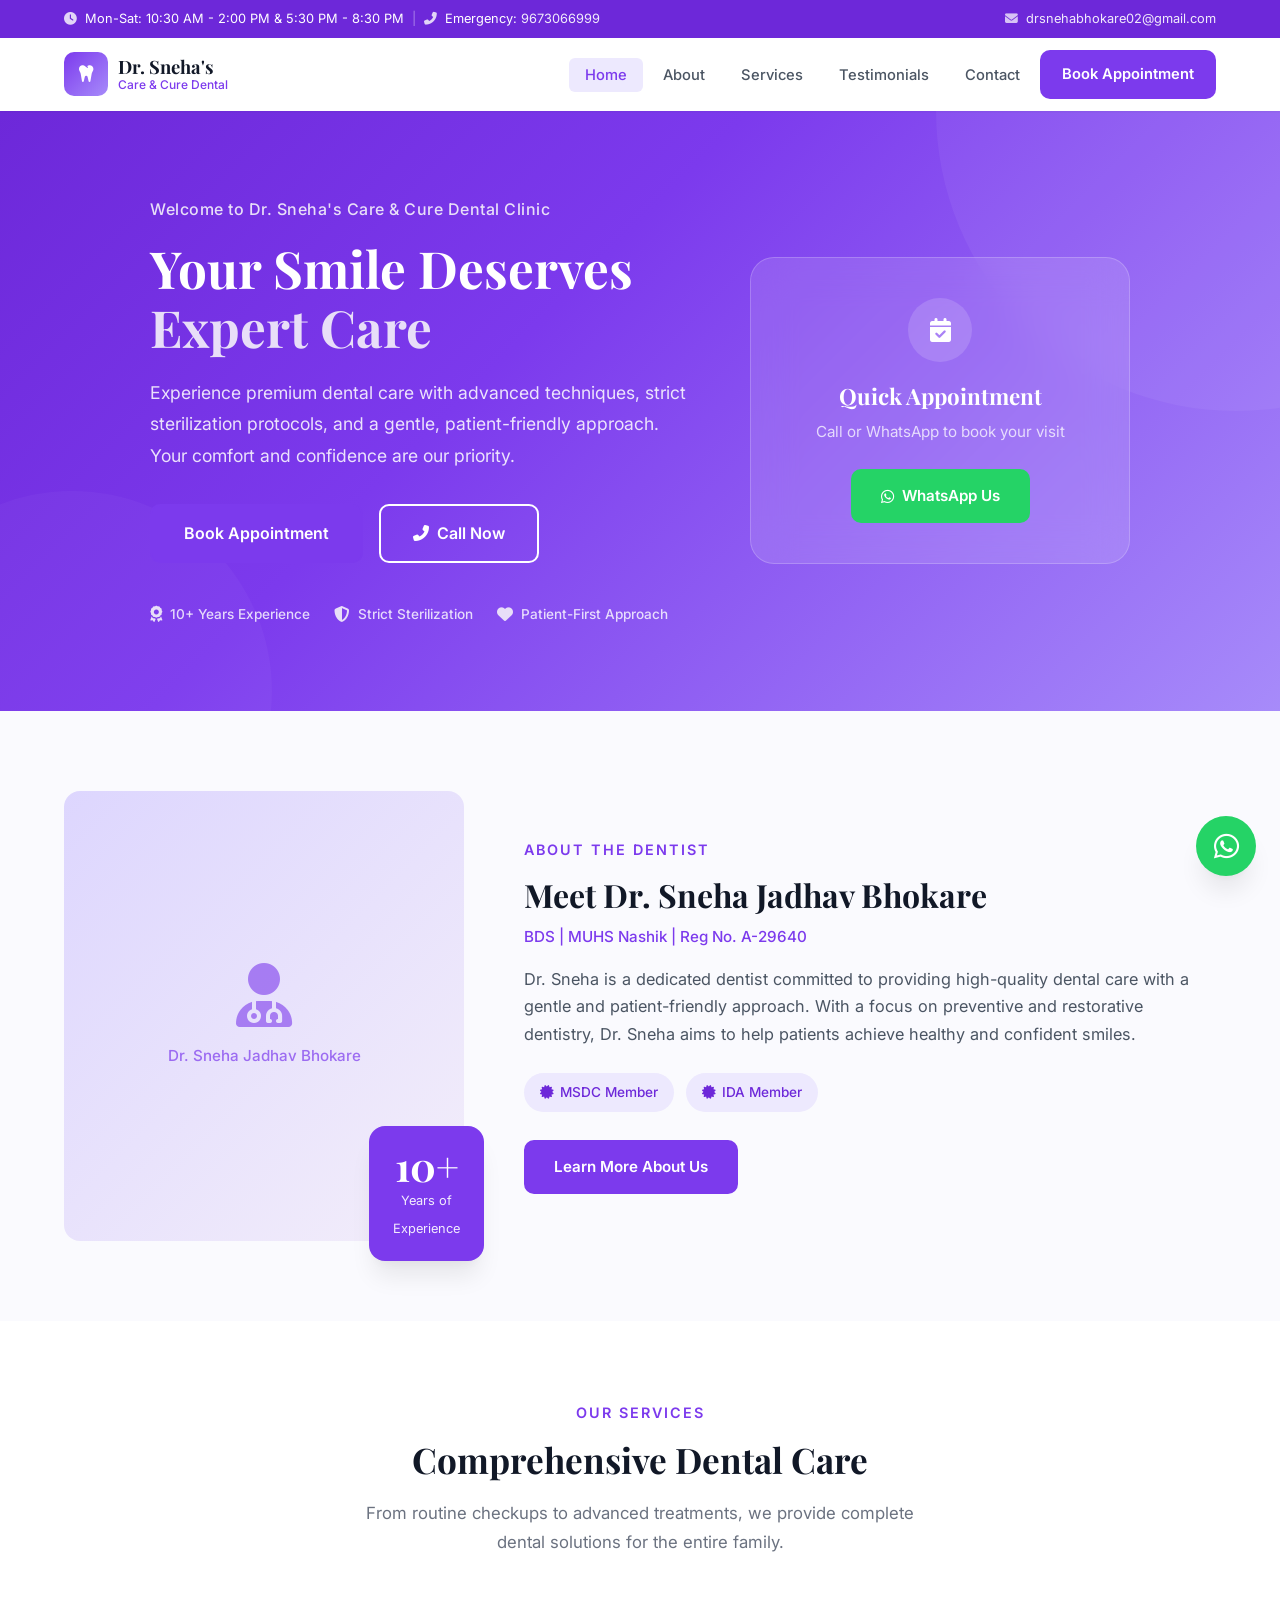
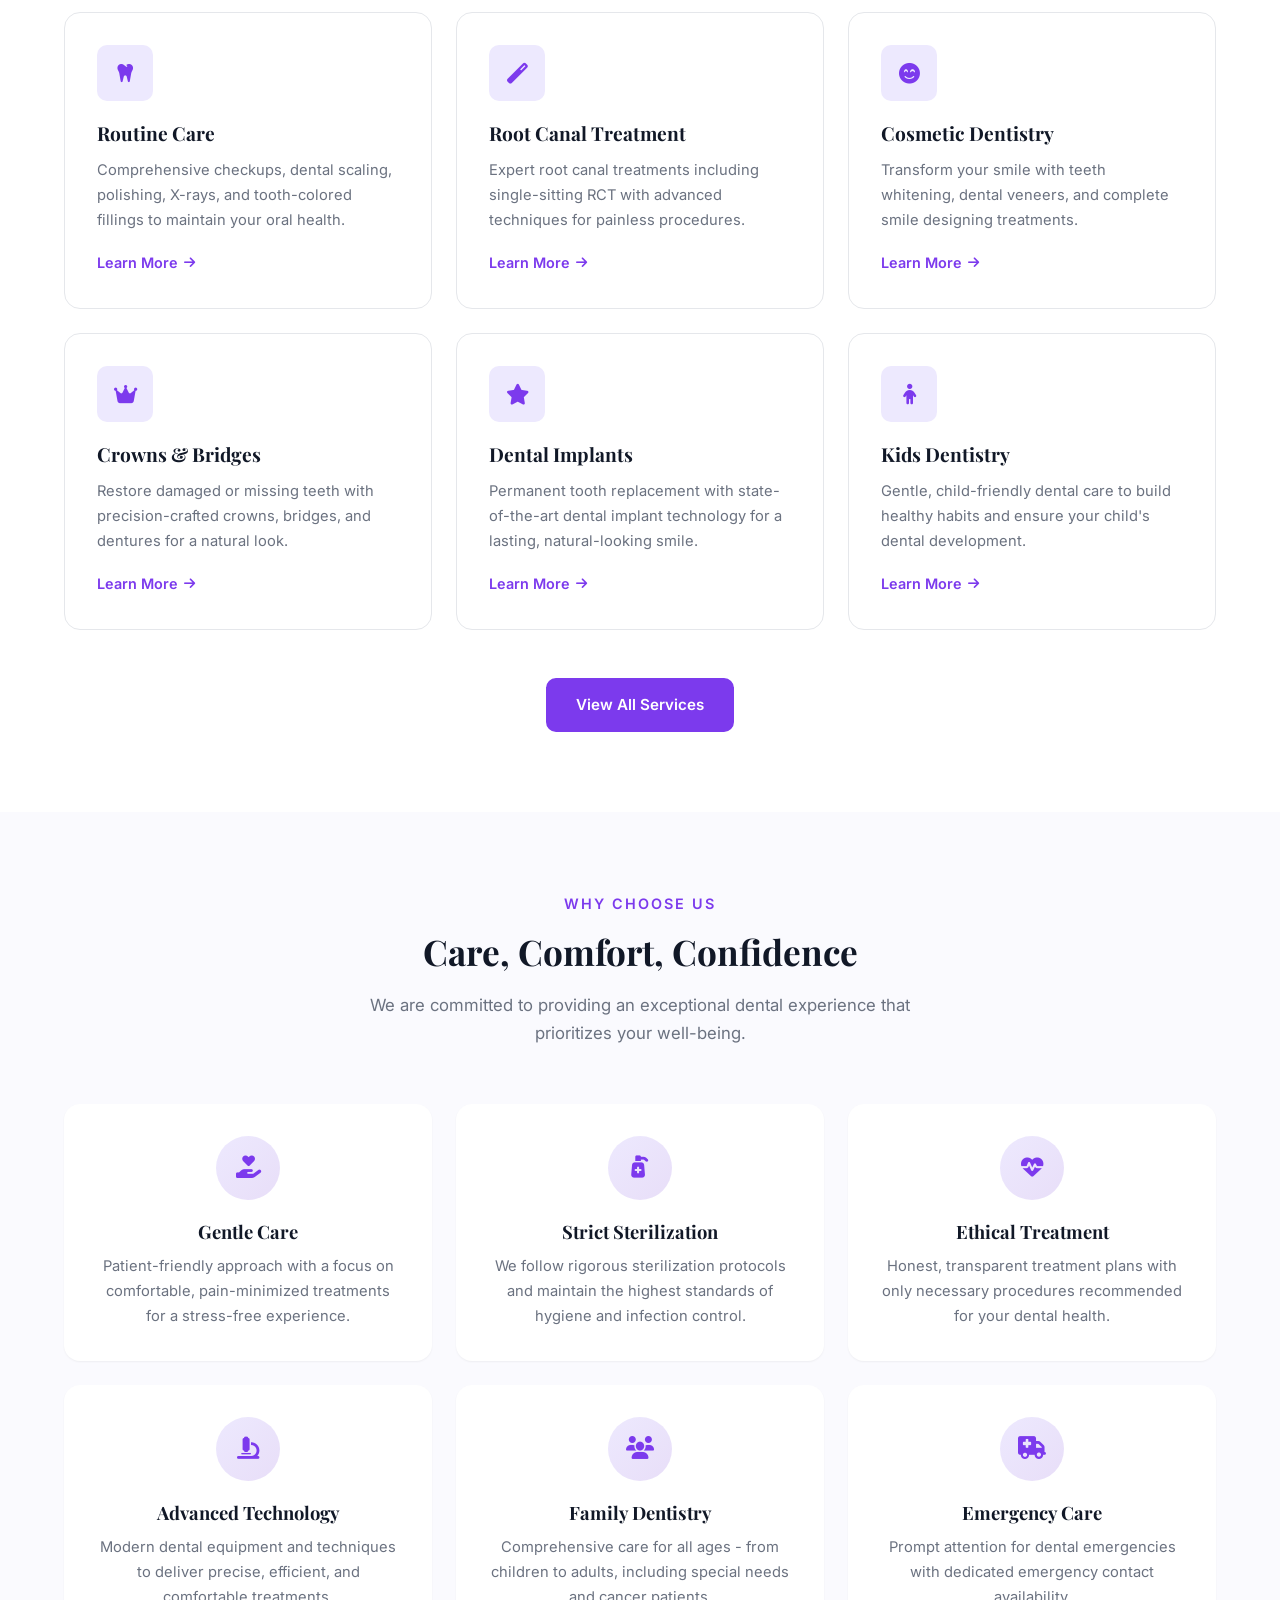
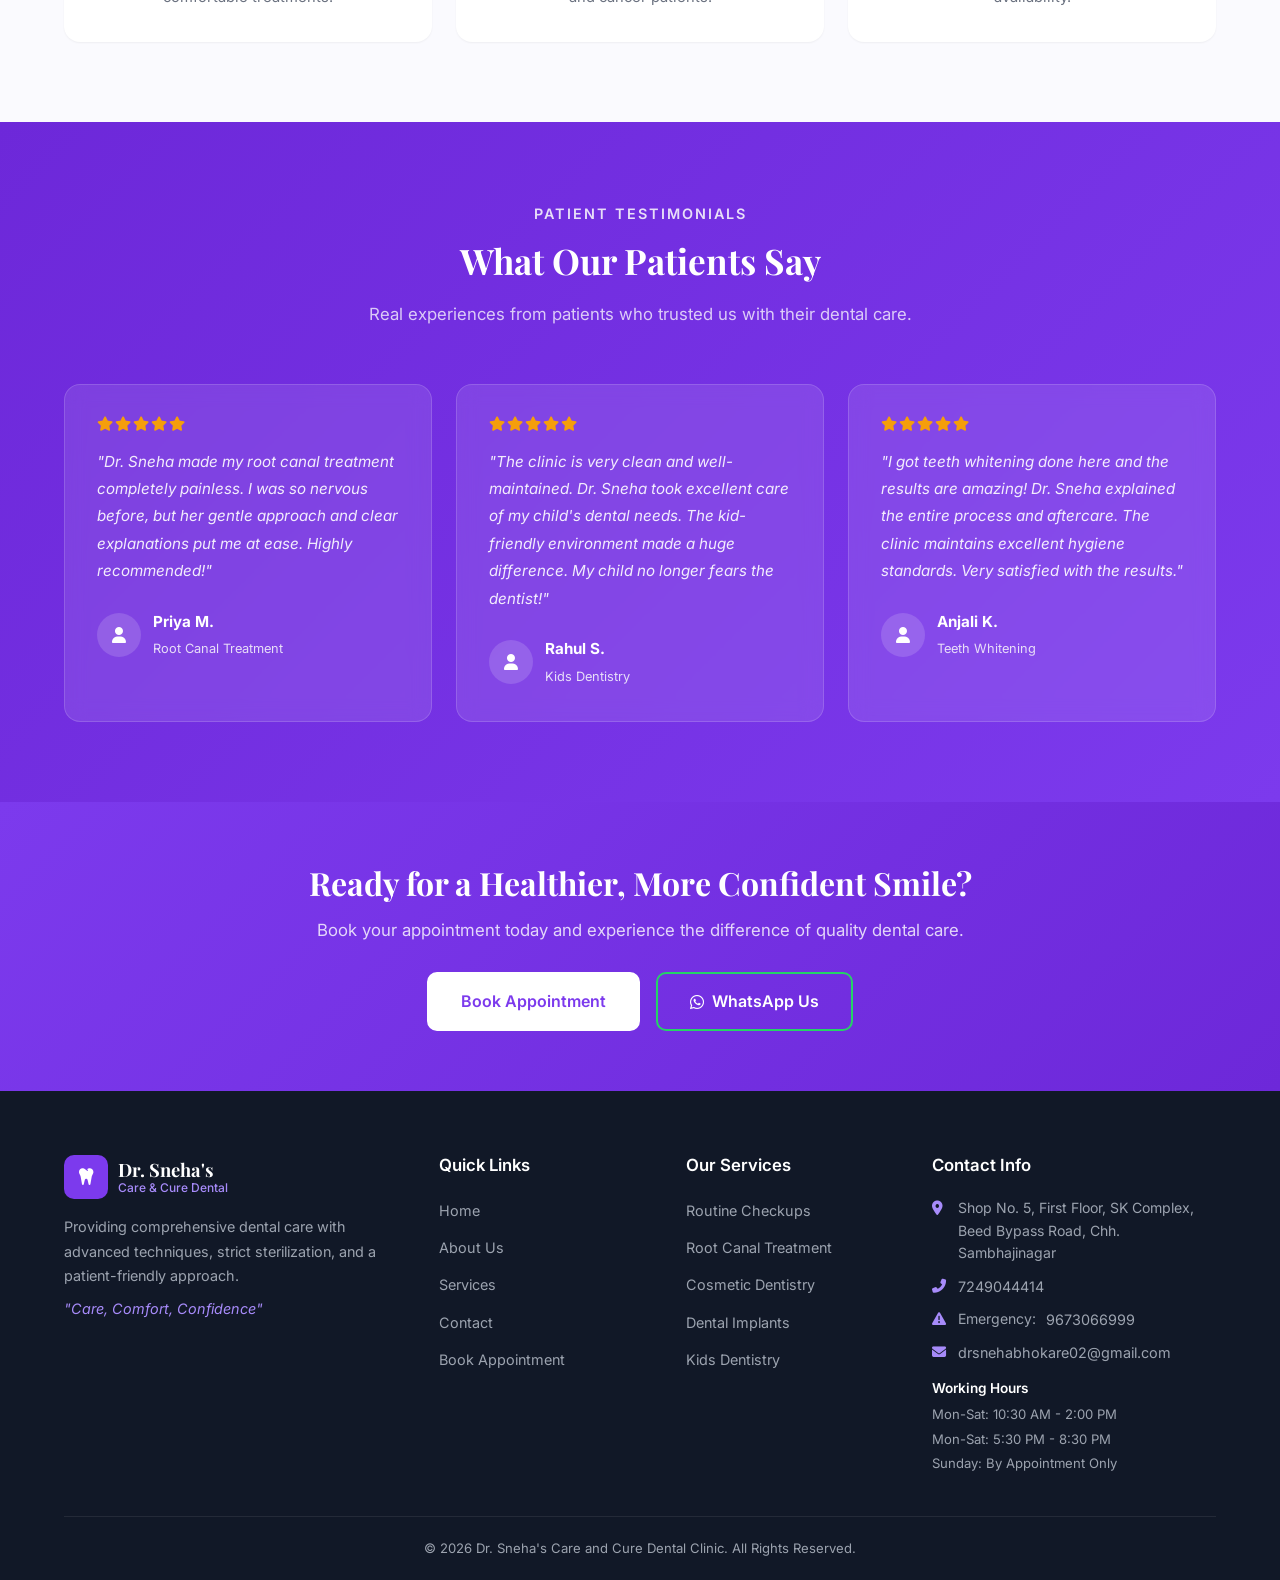
==== index.html @ a2eb23ae "first commit" ====
<!DOCTYPE html>
<html lang="en">
<head>
    <meta charset="UTF-8">
    <meta name="viewport" content="width=device-width, initial-scale=1.0">
    <meta name="description" content="Dr. Sneha's Care and Cure Dental Clinic - Premium dental care in Chh. Sambhajinagar. Offering root canal treatments, dental implants, cosmetic dentistry, and more. Book your appointment today.">
    <meta name="keywords" content="dentist Sambhajinagar, dental clinic, root canal treatment, dental implants, teeth whitening, cosmetic dentistry, kids dentistry, Dr Sneha Bhokare">
    <meta name="author" content="Dr. Sneha's Care and Cure Dental Clinic">
    <meta name="robots" content="index, follow">
    <meta property="og:title" content="Dr. Sneha's Care and Cure Dental Clinic | Care, Comfort, Confidence">
    <meta property="og:description" content="Premium dental care with advanced techniques and a patient-friendly approach in Chh. Sambhajinagar.">
    <meta property="og:type" content="website">
    <title>Dr. Sneha's Care and Cure Dental Clinic | Care, Comfort, Confidence</title>
    <link rel="preconnect" href="https://fonts.googleapis.com">
    <link rel="preconnect" href="https://fonts.gstatic.com" crossorigin>
    <link href="https://fonts.googleapis.com/css2?family=Playfair+Display:wght@400;500;600;700&family=Inter:wght@300;400;500;600;700&display=swap" rel="stylesheet">
    <link rel="stylesheet" href="https://cdnjs.cloudflare.com/ajax/libs/font-awesome/6.5.1/css/all.min.css">
    <link rel="stylesheet" href="css/styles.css">
</head>
<body>
    <!-- Top Bar -->
    <div class="top-bar">
        <div class="container top-bar-content">
            <div class="top-bar-left">
                <span><i class="fas fa-clock"></i> Mon-Sat: 10:30 AM - 2:00 PM &amp; 5:30 PM - 8:30 PM</span>
                <span class="top-bar-divider">|</span>
                <span><i class="fas fa-phone-alt"></i> Emergency: <a href="tel:9673066999">9673066999</a></span>
            </div>
            <div class="top-bar-right">
                <a href="mailto:drsnehabhokare02@gmail.com"><i class="fas fa-envelope"></i> drsnehabhokare02@gmail.com</a>
            </div>
        </div>
    </div>

    <!-- Navigation -->
    <nav class="navbar" id="navbar">
        <div class="container nav-content">
            <a href="index.html" class="logo">
                <span class="logo-icon"><i class="fas fa-tooth"></i></span>
                <div class="logo-text">
                    <span class="logo-name">Dr. Sneha's</span>
                    <span class="logo-tagline">Care &amp; Cure Dental</span>
                </div>
            </a>
            <ul class="nav-links" id="navLinks">
                <li><a href="index.html" class="active">Home</a></li>
                <li><a href="about.html">About</a></li>
                <li><a href="services.html">Services</a></li>
                <li><a href="index.html#testimonials">Testimonials</a></li>
                <li><a href="contact.html">Contact</a></li>
                <li><a href="contact.html#appointment" class="btn btn-nav">Book Appointment</a></li>
            </ul>
            <button class="hamburger" id="hamburger" aria-label="Toggle navigation menu">
                <span></span>
                <span></span>
                <span></span>
            </button>
        </div>
    </nav>

    <!-- Hero Section -->
    <section class="hero">
        <div class="hero-overlay"></div>
        <div class="container hero-content">
            <div class="hero-text">
                <p class="hero-subtitle">Welcome to Dr. Sneha's Care &amp; Cure Dental Clinic</p>
                <h1>Your Smile Deserves<br><span class="highlight">Expert Care</span></h1>
                <p class="hero-description">Experience premium dental care with advanced techniques, strict sterilization protocols, and a gentle, patient-friendly approach. Your comfort and confidence are our priority.</p>
                <div class="hero-cta">
                    <a href="contact.html#appointment" class="btn btn-primary btn-lg">Book Appointment</a>
                    <a href="tel:7249044414" class="btn btn-outline btn-lg"><i class="fas fa-phone-alt"></i> Call Now</a>
                </div>
                <div class="hero-badges">
                    <div class="badge">
                        <i class="fas fa-award"></i>
                        <span>10+ Years Experience</span>
                    </div>
                    <div class="badge">
                        <i class="fas fa-shield-alt"></i>
                        <span>Strict Sterilization</span>
                    </div>
                    <div class="badge">
                        <i class="fas fa-heart"></i>
                        <span>Patient-First Approach</span>
                    </div>
                </div>
            </div>
            <div class="hero-visual">
                <div class="hero-card">
                    <div class="hero-card-icon"><i class="fas fa-calendar-check"></i></div>
                    <h3>Quick Appointment</h3>
                    <p>Call or WhatsApp to book your visit</p>
                    <a href="https://wa.me/917249044414?text=Hello%20Dr.%20Sneha%2C%20I%20would%20like%20to%20book%20an%20appointment." class="btn btn-whatsapp" target="_blank" rel="noopener noreferrer">
                        <i class="fab fa-whatsapp"></i> WhatsApp Us
                    </a>
                </div>
            </div>
        </div>
    </section>

    <!-- About Preview Section -->
    <section class="section about-preview">
        <div class="container">
            <div class="about-preview-grid">
                <div class="about-preview-image">
                    <div class="image-placeholder about-img">
                        <i class="fas fa-user-md"></i>
                        <span>Dr. Sneha Jadhav Bhokare</span>
                    </div>
                    <div class="experience-badge">
                        <span class="exp-number">10+</span>
                        <span class="exp-text">Years of<br>Experience</span>
                    </div>
                </div>
                <div class="about-preview-content">
                    <p class="section-label">About the Dentist</p>
                    <h2>Meet Dr. Sneha Jadhav Bhokare</h2>
                    <p class="credentials">BDS | MUHS Nashik | Reg No. A-29640</p>
                    <p class="bio">Dr. Sneha is a dedicated dentist committed to providing high-quality dental care with a gentle and patient-friendly approach. With a focus on preventive and restorative dentistry, Dr. Sneha aims to help patients achieve healthy and confident smiles.</p>
                    <div class="membership-tags">
                        <span class="tag"><i class="fas fa-certificate"></i> MSDC Member</span>
                        <span class="tag"><i class="fas fa-certificate"></i> IDA Member</span>
                    </div>
                    <a href="about.html" class="btn btn-primary">Learn More About Us</a>
                </div>
            </div>
        </div>
    </section>

    <!-- Services Section -->
    <section class="section services-section" id="services">
        <div class="container">
            <div class="section-header">
                <p class="section-label">Our Services</p>
                <h2>Comprehensive Dental Care</h2>
                <p class="section-description">From routine checkups to advanced treatments, we provide complete dental solutions for the entire family.</p>
            </div>
            <div class="services-grid">
                <div class="service-card">
                    <div class="service-icon"><i class="fas fa-tooth"></i></div>
                    <h3>Routine Care</h3>
                    <p>Comprehensive checkups, dental scaling, polishing, X-rays, and tooth-colored fillings to maintain your oral health.</p>
                    <a href="services.html#routine" class="service-link">Learn More <i class="fas fa-arrow-right"></i></a>
                </div>
                <div class="service-card">
                    <div class="service-icon"><i class="fas fa-magic"></i></div>
                    <h3>Root Canal Treatment</h3>
                    <p>Expert root canal treatments including single-sitting RCT with advanced techniques for painless procedures.</p>
                    <a href="services.html#rootcanal" class="service-link">Learn More <i class="fas fa-arrow-right"></i></a>
                </div>
                <div class="service-card">
                    <div class="service-icon"><i class="fas fa-smile-beam"></i></div>
                    <h3>Cosmetic Dentistry</h3>
                    <p>Transform your smile with teeth whitening, dental veneers, and complete smile designing treatments.</p>
                    <a href="services.html#cosmetic" class="service-link">Learn More <i class="fas fa-arrow-right"></i></a>
                </div>
                <div class="service-card">
                    <div class="service-icon"><i class="fas fa-crown"></i></div>
                    <h3>Crowns &amp; Bridges</h3>
                    <p>Restore damaged or missing teeth with precision-crafted crowns, bridges, and dentures for a natural look.</p>
                    <a href="services.html#crowns" class="service-link">Learn More <i class="fas fa-arrow-right"></i></a>
                </div>
                <div class="service-card">
                    <div class="service-icon"><i class="fas fa-star"></i></div>
                    <h3>Dental Implants</h3>
                    <p>Permanent tooth replacement with state-of-the-art dental implant technology for a lasting, natural-looking smile.</p>
                    <a href="services.html#implants" class="service-link">Learn More <i class="fas fa-arrow-right"></i></a>
                </div>
                <div class="service-card">
                    <div class="service-icon"><i class="fas fa-child"></i></div>
                    <h3>Kids Dentistry</h3>
                    <p>Gentle, child-friendly dental care to build healthy habits and ensure your child's dental development.</p>
                    <a href="services.html#kids" class="service-link">Learn More <i class="fas fa-arrow-right"></i></a>
                </div>
            </div>
            <div class="section-cta">
                <a href="services.html" class="btn btn-primary">View All Services</a>
            </div>
        </div>
    </section>

    <!-- Why Choose Us Section -->
    <section class="section why-us-section">
        <div class="container">
            <div class="section-header">
                <p class="section-label">Why Choose Us</p>
                <h2>Care, Comfort, Confidence</h2>
                <p class="section-description">We are committed to providing an exceptional dental experience that prioritizes your well-being.</p>
            </div>
            <div class="why-us-grid">
                <div class="why-us-card">
                    <div class="why-us-icon"><i class="fas fa-hand-holding-heart"></i></div>
                    <h3>Gentle Care</h3>
                    <p>Patient-friendly approach with a focus on comfortable, pain-minimized treatments for a stress-free experience.</p>
                </div>
                <div class="why-us-card">
                    <div class="why-us-icon"><i class="fas fa-pump-medical"></i></div>
                    <h3>Strict Sterilization</h3>
                    <p>We follow rigorous sterilization protocols and maintain the highest standards of hygiene and infection control.</p>
                </div>
                <div class="why-us-card">
                    <div class="why-us-icon"><i class="fas fa-heartbeat"></i></div>
                    <h3>Ethical Treatment</h3>
                    <p>Honest, transparent treatment plans with only necessary procedures recommended for your dental health.</p>
                </div>
                <div class="why-us-card">
                    <div class="why-us-icon"><i class="fas fa-microscope"></i></div>
                    <h3>Advanced Technology</h3>
                    <p>Modern dental equipment and techniques to deliver precise, efficient, and comfortable treatments.</p>
                </div>
                <div class="why-us-card">
                    <div class="why-us-icon"><i class="fas fa-users"></i></div>
                    <h3>Family Dentistry</h3>
                    <p>Comprehensive care for all ages - from children to adults, including special needs and cancer patients.</p>
                </div>
                <div class="why-us-card">
                    <div class="why-us-icon"><i class="fas fa-ambulance"></i></div>
                    <h3>Emergency Care</h3>
                    <p>Prompt attention for dental emergencies with dedicated emergency contact availability.</p>
                </div>
            </div>
        </div>
    </section>

    <!-- Testimonials Section -->
    <section class="section testimonials-section" id="testimonials">
        <div class="container">
            <div class="section-header">
                <p class="section-label">Patient Testimonials</p>
                <h2>What Our Patients Say</h2>
                <p class="section-description">Real experiences from patients who trusted us with their dental care.</p>
            </div>
            <div class="testimonials-grid">
                <div class="testimonial-card">
                    <div class="testimonial-stars">
                        <i class="fas fa-star"></i><i class="fas fa-star"></i><i class="fas fa-star"></i><i class="fas fa-star"></i><i class="fas fa-star"></i>
                    </div>
                    <p class="testimonial-text">"Dr. Sneha made my root canal treatment completely painless. I was so nervous before, but her gentle approach and clear explanations put me at ease. Highly recommended!"</p>
                    <div class="testimonial-author">
                        <div class="author-avatar"><i class="fas fa-user"></i></div>
                        <div>
                            <strong>Priya M.</strong>
                            <span>Root Canal Treatment</span>
                        </div>
                    </div>
                </div>
                <div class="testimonial-card">
                    <div class="testimonial-stars">
                        <i class="fas fa-star"></i><i class="fas fa-star"></i><i class="fas fa-star"></i><i class="fas fa-star"></i><i class="fas fa-star"></i>
                    </div>
                    <p class="testimonial-text">"The clinic is very clean and well-maintained. Dr. Sneha took excellent care of my child's dental needs. The kid-friendly environment made a huge difference. My child no longer fears the dentist!"</p>
                    <div class="testimonial-author">
                        <div class="author-avatar"><i class="fas fa-user"></i></div>
                        <div>
                            <strong>Rahul S.</strong>
                            <span>Kids Dentistry</span>
                        </div>
                    </div>
                </div>
                <div class="testimonial-card">
                    <div class="testimonial-stars">
                        <i class="fas fa-star"></i><i class="fas fa-star"></i><i class="fas fa-star"></i><i class="fas fa-star"></i><i class="fas fa-star"></i>
                    </div>
                    <p class="testimonial-text">"I got teeth whitening done here and the results are amazing! Dr. Sneha explained the entire process and aftercare. The clinic maintains excellent hygiene standards. Very satisfied with the results."</p>
                    <div class="testimonial-author">
                        <div class="author-avatar"><i class="fas fa-user"></i></div>
                        <div>
                            <strong>Anjali K.</strong>
                            <span>Teeth Whitening</span>
                        </div>
                    </div>
                </div>
            </div>
        </div>
    </section>

    <!-- CTA Section -->
    <section class="cta-section">
        <div class="container cta-content">
            <h2>Ready for a Healthier, More Confident Smile?</h2>
            <p>Book your appointment today and experience the difference of quality dental care.</p>
            <div class="cta-buttons">
                <a href="contact.html#appointment" class="btn btn-white btn-lg">Book Appointment</a>
                <a href="https://wa.me/917249044414?text=Hello%20Dr.%20Sneha%2C%20I%20would%20like%20to%20book%20an%20appointment." class="btn btn-whatsapp-outline btn-lg" target="_blank" rel="noopener noreferrer">
                    <i class="fab fa-whatsapp"></i> WhatsApp Us
                </a>
            </div>
        </div>
    </section>

    <!-- Footer -->
    <footer class="footer">
        <div class="container">
            <div class="footer-grid">
                <div class="footer-col">
                    <div class="footer-logo">
                        <span class="logo-icon"><i class="fas fa-tooth"></i></span>
                        <div class="logo-text">
                            <span class="logo-name">Dr. Sneha's</span>
                            <span class="logo-tagline">Care &amp; Cure Dental</span>
                        </div>
                    </div>
                    <p>Providing comprehensive dental care with advanced techniques, strict sterilization, and a patient-friendly approach.</p>
                    <p class="tagline-footer"><em>"Care, Comfort, Confidence"</em></p>
                </div>
                <div class="footer-col">
                    <h4>Quick Links</h4>
                    <ul>
                        <li><a href="index.html">Home</a></li>
                        <li><a href="about.html">About Us</a></li>
                        <li><a href="services.html">Services</a></li>
                        <li><a href="contact.html">Contact</a></li>
                        <li><a href="contact.html#appointment">Book Appointment</a></li>
                    </ul>
                </div>
                <div class="footer-col">
                    <h4>Our Services</h4>
                    <ul>
                        <li><a href="services.html#routine">Routine Checkups</a></li>
                        <li><a href="services.html#rootcanal">Root Canal Treatment</a></li>
                        <li><a href="services.html#cosmetic">Cosmetic Dentistry</a></li>
                        <li><a href="services.html#implants">Dental Implants</a></li>
                        <li><a href="services.html#kids">Kids Dentistry</a></li>
                    </ul>
                </div>
                <div class="footer-col">
                    <h4>Contact Info</h4>
                    <ul class="contact-list">
                        <li><i class="fas fa-map-marker-alt"></i> Shop No. 5, First Floor, SK Complex, Beed Bypass Road, Chh. Sambhajinagar</li>
                        <li><i class="fas fa-phone-alt"></i> <a href="tel:7249044414">7249044414</a></li>
                        <li><i class="fas fa-exclamation-triangle"></i> Emergency: <a href="tel:9673066999">9673066999</a></li>
                        <li><i class="fas fa-envelope"></i> <a href="mailto:drsnehabhokare02@gmail.com">drsnehabhokare02@gmail.com</a></li>
                    </ul>
                    <div class="footer-hours">
                        <h5>Working Hours</h5>
                        <p>Mon-Sat: 10:30 AM - 2:00 PM</p>
                        <p>Mon-Sat: 5:30 PM - 8:30 PM</p>
                        <p>Sunday: By Appointment Only</p>
                    </div>
                </div>
            </div>
            <div class="footer-bottom">
                <p>&copy; 2026 Dr. Sneha's Care and Cure Dental Clinic. All Rights Reserved.</p>
            </div>
        </div>
    </footer>

    <!-- WhatsApp Float Button -->
    <a href="https://wa.me/917249044414?text=Hello%20Dr.%20Sneha%2C%20I%20would%20like%20to%20book%20an%20appointment." class="whatsapp-float" target="_blank" rel="noopener noreferrer" aria-label="Chat on WhatsApp">
        <i class="fab fa-whatsapp"></i>
    </a>

    <!-- Back to Top Button -->
    <button class="back-to-top" id="backToTop" aria-label="Back to top">
        <i class="fas fa-chevron-up"></i>
    </button>

    <script src="js/main.js"></script>
</body>
</html>
---- css/styles.css ----
/* ===================================
   Dr. Sneha's Care & Cure Dental Clinic
   Premium Dental Website Stylesheet
   Color Palette: Lavender / Purple / White
   =================================== */

/* --- CSS Variables --- */
:root {
    --primary: #7C3AED;
    --primary-dark: #6D28D9;
    --primary-light: #A78BFA;
    --primary-lighter: #DDD6FE;
    --primary-lightest: #EDE9FE;
    --lavender: #E8DEF8;
    --lavender-light: #F3EEFA;
    --white: #FFFFFF;
    --off-white: #FAFAFE;
    --gray-50: #F9FAFB;
    --gray-100: #F3F4F6;
    --gray-200: #E5E7EB;
    --gray-300: #D1D5DB;
    --gray-400: #9CA3AF;
    --gray-500: #6B7280;
    --gray-600: #4B5563;
    --gray-700: #374151;
    --gray-800: #1F2937;
    --gray-900: #111827;
    --success: #10B981;
    --warning: #F59E0B;
    --danger: #EF4444;
    --whatsapp: #25D366;
    --font-heading: 'Playfair Display', Georgia, serif;
    --font-body: 'Inter', -apple-system, BlinkMacSystemFont, sans-serif;
    --shadow-sm: 0 1px 2px rgba(0, 0, 0, 0.05);
    --shadow: 0 4px 6px -1px rgba(0, 0, 0, 0.07), 0 2px 4px -2px rgba(0, 0, 0, 0.05);
    --shadow-md: 0 10px 15px -3px rgba(0, 0, 0, 0.08), 0 4px 6px -4px rgba(0, 0, 0, 0.05);
    --shadow-lg: 0 20px 25px -5px rgba(0, 0, 0, 0.08), 0 8px 10px -6px rgba(0, 0, 0, 0.04);
    --shadow-xl: 0 25px 50px -12px rgba(0, 0, 0, 0.15);
    --radius-sm: 6px;
    --radius: 10px;
    --radius-lg: 16px;
    --radius-xl: 24px;
    --transition: all 0.3s ease;
}

/* --- Reset & Base --- */
*, *::before, *::after {
    margin: 0;
    padding: 0;
    box-sizing: border-box;
}

html {
    scroll-behavior: smooth;
    scroll-padding-top: 100px;
}

body {
    font-family: var(--font-body);
    color: var(--gray-700);
    line-height: 1.7;
    background: var(--white);
    -webkit-font-smoothing: antialiased;
}

a {
    text-decoration: none;
    color: var(--primary);
    transition: var(--transition);
}

a:hover {
    color: var(--primary-dark);
}

img {
    max-width: 100%;
    height: auto;
    display: block;
}

h1, h2, h3, h4, h5, h6 {
    font-family: var(--font-heading);
    color: var(--gray-900);
    line-height: 1.3;
}

.container {
    max-width: 1200px;
    margin: 0 auto;
    padding: 0 24px;
}

.section {
    padding: 80px 0;
}

/* --- Top Bar --- */
.top-bar {
    background: var(--primary-dark);
    color: var(--white);
    font-size: 0.8rem;
    padding: 8px 0;
}

.top-bar-content {
    display: flex;
    justify-content: space-between;
    align-items: center;
}

.top-bar-left {
    display: flex;
    align-items: center;
    gap: 8px;
}

.top-bar-left i, .top-bar-right i {
    margin-right: 4px;
    opacity: 0.8;
}

.top-bar a {
    color: var(--white);
    opacity: 0.9;
}

.top-bar a:hover {
    opacity: 1;
    color: var(--lavender);
}

.top-bar-divider {
    opacity: 0.4;
}

/* --- Navbar --- */
.navbar {
    background: var(--white);
    position: sticky;
    top: 0;
    z-index: 1000;
    box-shadow: var(--shadow-sm);
    transition: var(--transition);
}

.navbar.scrolled {
    box-shadow: var(--shadow-md);
}

.nav-content {
    display: flex;
    justify-content: space-between;
    align-items: center;
    padding-top: 12px;
    padding-bottom: 12px;
}

.logo {
    display: flex;
    align-items: center;
    gap: 10px;
    color: var(--gray-900);
}

.logo:hover {
    color: var(--gray-900);
}

.logo-icon {
    width: 44px;
    height: 44px;
    background: linear-gradient(135deg, var(--primary), var(--primary-light));
    border-radius: var(--radius);
    display: flex;
    align-items: center;
    justify-content: center;
    color: var(--white);
    font-size: 1.2rem;
}

.logo-text {
    display: flex;
    flex-direction: column;
}

.logo-name {
    font-family: var(--font-heading);
    font-size: 1.15rem;
    font-weight: 700;
    color: var(--gray-900);
    line-height: 1.2;
}

.logo-tagline {
    font-size: 0.75rem;
    color: var(--primary);
    font-weight: 500;
    line-height: 1.2;
}

.nav-links {
    display: flex;
    align-items: center;
    list-style: none;
    gap: 4px;
}

.nav-links a {
    color: var(--gray-600);
    font-weight: 500;
    font-size: 0.92rem;
    padding: 8px 16px;
    border-radius: var(--radius-sm);
    transition: var(--transition);
}

.nav-links a:hover,
.nav-links a.active {
    color: var(--primary);
    background: var(--primary-lightest);
}

.btn-nav {
    background: var(--primary) !important;
    color: var(--white) !important;
    padding: 10px 20px !important;
    border-radius: var(--radius) !important;
    font-weight: 600 !important;
}

.btn-nav:hover {
    background: var(--primary-dark) !important;
    color: var(--white) !important;
}

.hamburger {
    display: none;
    flex-direction: column;
    gap: 5px;
    background: none;
    border: none;
    cursor: pointer;
    padding: 8px;
}

.hamburger span {
    width: 24px;
    height: 2.5px;
    background: var(--gray-700);
    border-radius: 2px;
    transition: var(--transition);
}

.hamburger.active span:nth-child(1) {
    transform: rotate(45deg) translate(5px, 5px);
}

.hamburger.active span:nth-child(2) {
    opacity: 0;
}

.hamburger.active span:nth-child(3) {
    transform: rotate(-45deg) translate(5px, -5px);
}

/* --- Buttons --- */
.btn {
    display: inline-flex;
    align-items: center;
    justify-content: center;
    gap: 8px;
    font-family: var(--font-body);
    font-weight: 600;
    font-size: 0.95rem;
    padding: 12px 28px;
    border-radius: var(--radius);
    border: 2px solid transparent;
    cursor: pointer;
    transition: var(--transition);
    white-space: nowrap;
}

.btn-primary {
    background: var(--primary);
    color: var(--white);
    border-color: var(--primary);
}

.btn-primary:hover {
    background: var(--primary-dark);
    border-color: var(--primary-dark);
    color: var(--white);
    transform: translateY(-2px);
    box-shadow: var(--shadow-md);
}

.btn-outline {
    background: transparent;
    color: var(--white);
    border-color: var(--white);
}

.btn-outline:hover {
    background: var(--white);
    color: var(--primary);
    transform: translateY(-2px);
}

.btn-white {
    background: var(--white);
    color: var(--primary);
    border-color: var(--white);
}

.btn-white:hover {
    background: var(--primary-lightest);
    color: var(--primary-dark);
    transform: translateY(-2px);
    box-shadow: var(--shadow-md);
}

.btn-whatsapp {
    background: var(--whatsapp);
    color: var(--white);
    border-color: var(--whatsapp);
}

.btn-whatsapp:hover {
    background: #1da851;
    border-color: #1da851;
    color: var(--white);
    transform: translateY(-2px);
}

.btn-whatsapp-outline {
    background: transparent;
    color: var(--white);
    border-color: var(--whatsapp);
}

.btn-whatsapp-outline:hover {
    background: var(--whatsapp);
    color: var(--white);
    transform: translateY(-2px);
}

.btn-lg {
    padding: 14px 32px;
    font-size: 1rem;
}

.btn-full {
    width: 100%;
}

/* --- Hero Section --- */
.hero {
    position: relative;
    background: linear-gradient(135deg, var(--primary-dark) 0%, var(--primary) 40%, var(--primary-light) 100%);
    min-height: 600px;
    display: flex;
    align-items: center;
    overflow: hidden;
}

.hero::before {
    content: '';
    position: absolute;
    top: -50%;
    right: -20%;
    width: 600px;
    height: 600px;
    background: rgba(255, 255, 255, 0.05);
    border-radius: 50%;
}

.hero::after {
    content: '';
    position: absolute;
    bottom: -30%;
    left: -10%;
    width: 400px;
    height: 400px;
    background: rgba(255, 255, 255, 0.03);
    border-radius: 50%;
}

.hero-content {
    display: grid;
    grid-template-columns: 1fr 380px;
    gap: 60px;
    align-items: center;
    padding: 80px 24px;
    position: relative;
    z-index: 1;
}

.hero-subtitle {
    color: var(--lavender);
    font-weight: 500;
    font-size: 1rem;
    margin-bottom: 16px;
    letter-spacing: 0.5px;
}

.hero h1 {
    color: var(--white);
    font-size: 3.2rem;
    font-weight: 700;
    margin-bottom: 20px;
    line-height: 1.15;
}

.hero .highlight {
    color: var(--lavender);
    position: relative;
}

.hero-description {
    color: rgba(255, 255, 255, 0.85);
    font-size: 1.1rem;
    margin-bottom: 32px;
    max-width: 540px;
    line-height: 1.8;
}

.hero-cta {
    display: flex;
    gap: 16px;
    margin-bottom: 40px;
}

.hero-badges {
    display: flex;
    gap: 24px;
}

.badge {
    display: flex;
    align-items: center;
    gap: 8px;
    color: rgba(255, 255, 255, 0.8);
    font-size: 0.85rem;
    font-weight: 500;
}

.badge i {
    color: var(--lavender);
    font-size: 1rem;
}

.hero-card {
    background: rgba(255, 255, 255, 0.12);
    backdrop-filter: blur(20px);
    border: 1px solid rgba(255, 255, 255, 0.2);
    border-radius: var(--radius-xl);
    padding: 40px 32px;
    text-align: center;
    color: var(--white);
}

.hero-card-icon {
    width: 64px;
    height: 64px;
    background: rgba(255, 255, 255, 0.15);
    border-radius: 50%;
    display: flex;
    align-items: center;
    justify-content: center;
    margin: 0 auto 20px;
    font-size: 1.5rem;
}

.hero-card h3 {
    color: var(--white);
    font-size: 1.4rem;
    margin-bottom: 8px;
}

.hero-card p {
    color: rgba(255, 255, 255, 0.75);
    margin-bottom: 24px;
    font-size: 0.95rem;
}

/* --- Section Styles --- */
.section-header {
    text-align: center;
    margin-bottom: 56px;
}

.section-label {
    color: var(--primary);
    font-weight: 600;
    font-size: 0.9rem;
    text-transform: uppercase;
    letter-spacing: 2px;
    margin-bottom: 12px;
}

.section-header h2 {
    font-size: 2.2rem;
    margin-bottom: 16px;
}

.section-description {
    color: var(--gray-500);
    font-size: 1.05rem;
    max-width: 600px;
    margin: 0 auto;
}

.section-cta {
    text-align: center;
    margin-top: 48px;
}

/* --- About Preview --- */
.about-preview {
    background: var(--off-white);
}

.about-preview-grid {
    display: grid;
    grid-template-columns: 400px 1fr;
    gap: 60px;
    align-items: center;
}

.about-preview-image {
    position: relative;
}

.image-placeholder {
    background: linear-gradient(135deg, var(--primary-lighter), var(--lavender-light));
    border-radius: var(--radius-lg);
    display: flex;
    flex-direction: column;
    align-items: center;
    justify-content: center;
    gap: 16px;
    color: var(--primary);
    min-height: 450px;
}

.image-placeholder i {
    font-size: 4rem;
    opacity: 0.6;
}

.image-placeholder span {
    font-weight: 500;
    font-size: 0.95rem;
    opacity: 0.7;
}

.experience-badge {
    position: absolute;
    bottom: -20px;
    right: -20px;
    background: var(--primary);
    color: var(--white);
    border-radius: var(--radius-lg);
    padding: 20px 24px;
    text-align: center;
    box-shadow: var(--shadow-lg);
}

.exp-number {
    display: block;
    font-family: var(--font-heading);
    font-size: 2.5rem;
    font-weight: 700;
    line-height: 1;
}

.exp-text {
    font-size: 0.8rem;
    opacity: 0.9;
    line-height: 1.3;
}

.about-preview-content .credentials {
    color: var(--primary);
    font-weight: 500;
    font-size: 0.95rem;
    margin-bottom: 16px;
}

.about-preview-content h2 {
    font-size: 2rem;
    margin-bottom: 8px;
}

.bio {
    color: var(--gray-600);
    margin-bottom: 24px;
    font-size: 1.02rem;
}

.membership-tags {
    display: flex;
    flex-wrap: wrap;
    gap: 12px;
    margin-bottom: 28px;
}

.tag {
    background: var(--primary-lightest);
    color: var(--primary-dark);
    padding: 8px 16px;
    border-radius: 50px;
    font-size: 0.85rem;
    font-weight: 500;
    display: flex;
    align-items: center;
    gap: 6px;
}

/* --- Services Section --- */
.services-grid {
    display: grid;
    grid-template-columns: repeat(3, 1fr);
    gap: 24px;
}

.service-card {
    background: var(--white);
    border: 1px solid var(--gray-200);
    border-radius: var(--radius-lg);
    padding: 32px;
    transition: var(--transition);
}

.service-card:hover {
    border-color: var(--primary-light);
    box-shadow: var(--shadow-lg);
    transform: translateY(-4px);
}

.service-icon {
    width: 56px;
    height: 56px;
    background: var(--primary-lightest);
    border-radius: var(--radius);
    display: flex;
    align-items: center;
    justify-content: center;
    color: var(--primary);
    font-size: 1.3rem;
    margin-bottom: 20px;
    transition: var(--transition);
}

.service-card:hover .service-icon {
    background: var(--primary);
    color: var(--white);
}

.service-card h3 {
    font-size: 1.2rem;
    margin-bottom: 12px;
}

.service-card p {
    color: var(--gray-500);
    font-size: 0.92rem;
    margin-bottom: 16px;
}

.service-link {
    font-weight: 600;
    font-size: 0.9rem;
    display: inline-flex;
    align-items: center;
    gap: 6px;
}

.service-link i {
    font-size: 0.8rem;
    transition: transform 0.3s;
}

.service-link:hover i {
    transform: translateX(4px);
}

/* --- Why Us Section --- */
.why-us-section {
    background: var(--off-white);
}

.why-us-grid {
    display: grid;
    grid-template-columns: repeat(3, 1fr);
    gap: 24px;
}

.why-us-card {
    background: var(--white);
    border-radius: var(--radius-lg);
    padding: 32px;
    text-align: center;
    box-shadow: var(--shadow-sm);
    transition: var(--transition);
}

.why-us-card:hover {
    box-shadow: var(--shadow-md);
    transform: translateY(-2px);
}

.why-us-icon {
    width: 64px;
    height: 64px;
    background: linear-gradient(135deg, var(--primary-lightest), var(--lavender));
    border-radius: 50%;
    display: flex;
    align-items: center;
    justify-content: center;
    color: var(--primary);
    font-size: 1.4rem;
    margin: 0 auto 20px;
}

.why-us-card h3 {
    font-size: 1.15rem;
    margin-bottom: 10px;
}

.why-us-card p {
    color: var(--gray-500);
    font-size: 0.92rem;
}

/* --- Testimonials Section --- */
.testimonials-section {
    background: linear-gradient(135deg, var(--primary-dark) 0%, var(--primary) 100%);
    color: var(--white);
}

.testimonials-section .section-label {
    color: var(--lavender);
}

.testimonials-section .section-header h2 {
    color: var(--white);
}

.testimonials-section .section-description {
    color: rgba(255, 255, 255, 0.75);
}

.testimonials-grid {
    display: grid;
    grid-template-columns: repeat(3, 1fr);
    gap: 24px;
}

.testimonial-card {
    background: rgba(255, 255, 255, 0.1);
    backdrop-filter: blur(10px);
    border: 1px solid rgba(255, 255, 255, 0.15);
    border-radius: var(--radius-lg);
    padding: 32px;
}

.testimonial-stars {
    color: var(--warning);
    margin-bottom: 16px;
    font-size: 0.9rem;
    display: flex;
    gap: 2px;
}

.testimonial-text {
    color: rgba(255, 255, 255, 0.9);
    font-size: 0.95rem;
    font-style: italic;
    margin-bottom: 24px;
    line-height: 1.8;
}

.testimonial-author {
    display: flex;
    align-items: center;
    gap: 12px;
}

.author-avatar {
    width: 44px;
    height: 44px;
    background: rgba(255, 255, 255, 0.15);
    border-radius: 50%;
    display: flex;
    align-items: center;
    justify-content: center;
    color: var(--white);
    font-size: 1rem;
}

.testimonial-author strong {
    display: block;
    color: var(--white);
    font-size: 0.95rem;
}

.testimonial-author span {
    color: var(--lavender);
    font-size: 0.8rem;
}

/* --- CTA Section --- */
.cta-section {
    background: linear-gradient(135deg, var(--primary) 0%, var(--primary-dark) 100%);
    padding: 60px 0;
}

.cta-content {
    text-align: center;
}

.cta-content h2 {
    color: var(--white);
    font-size: 2rem;
    margin-bottom: 12px;
}

.cta-content p {
    color: rgba(255, 255, 255, 0.8);
    font-size: 1.05rem;
    margin-bottom: 28px;
}

.cta-buttons {
    display: flex;
    justify-content: center;
    gap: 16px;
    flex-wrap: wrap;
}

/* --- Page Header (Inner pages) --- */
.page-header {
    background: linear-gradient(135deg, var(--primary-dark) 0%, var(--primary) 100%);
    padding: 60px 0 50px;
    text-align: center;
}

.page-header h1 {
    color: var(--white);
    font-size: 2.5rem;
    margin-bottom: 8px;
}

.page-header p {
    color: rgba(255, 255, 255, 0.8);
    font-size: 1.05rem;
    margin-bottom: 16px;
}

.breadcrumb {
    font-size: 0.85rem;
    color: rgba(255, 255, 255, 0.6);
}

.breadcrumb a {
    color: rgba(255, 255, 255, 0.7);
}

.breadcrumb a:hover {
    color: var(--white);
}

.breadcrumb i {
    font-size: 0.7rem;
    margin: 0 8px;
}

/* --- About Doctor Section --- */
.about-doctor-grid {
    display: grid;
    grid-template-columns: 380px 1fr;
    gap: 60px;
    align-items: start;
}

.doctor-portrait {
    min-height: 480px;
    border-radius: var(--radius-xl);
}

.credential-list {
    display: grid;
    grid-template-columns: 1fr 1fr;
    gap: 16px;
    margin-bottom: 24px;
}

.credential {
    display: flex;
    align-items: start;
    gap: 12px;
    padding: 12px 16px;
    background: var(--primary-lightest);
    border-radius: var(--radius);
}

.credential i {
    color: var(--primary);
    font-size: 1.1rem;
    margin-top: 2px;
}

.credential strong {
    display: block;
    font-size: 0.8rem;
    color: var(--gray-500);
    text-transform: uppercase;
    letter-spacing: 0.5px;
}

.credential span {
    font-size: 0.95rem;
    color: var(--gray-800);
    font-weight: 500;
}

.bio-text {
    color: var(--gray-600);
    margin-bottom: 16px;
    font-size: 1rem;
}

.membership-section {
    margin-top: 24px;
}

.membership-section h4 {
    font-family: var(--font-body);
    font-size: 0.9rem;
    text-transform: uppercase;
    letter-spacing: 1px;
    color: var(--gray-500);
    margin-bottom: 12px;
}

/* --- Clinic Features --- */
.clinic-overview {
    background: var(--off-white);
}

.clinic-features-grid {
    display: grid;
    grid-template-columns: repeat(3, 1fr);
    gap: 24px;
}

.clinic-feature {
    text-align: center;
}

.feature-image-placeholder {
    background: linear-gradient(135deg, var(--primary-lighter), var(--lavender-light));
    border-radius: var(--radius-lg);
    min-height: 220px;
    display: flex;
    flex-direction: column;
    align-items: center;
    justify-content: center;
    gap: 12px;
    margin-bottom: 20px;
    color: var(--primary);
}

.feature-image-placeholder i {
    font-size: 3rem;
    opacity: 0.5;
}

.feature-image-placeholder span {
    font-size: 0.85rem;
    opacity: 0.6;
    font-weight: 500;
}

.clinic-feature h3 {
    font-size: 1.2rem;
    margin-bottom: 8px;
}

.clinic-feature p {
    color: var(--gray-500);
    font-size: 0.92rem;
}

/* --- Values Section --- */
.values-grid {
    display: grid;
    grid-template-columns: repeat(3, 1fr);
    gap: 24px;
}

.value-card {
    background: var(--white);
    border: 1px solid var(--gray-200);
    border-radius: var(--radius-lg);
    padding: 36px;
    transition: var(--transition);
}

.value-card:hover {
    border-color: var(--primary-light);
    box-shadow: var(--shadow-md);
}

.value-number {
    font-family: var(--font-heading);
    font-size: 2.5rem;
    font-weight: 700;
    color: var(--primary-lighter);
    margin-bottom: 12px;
}

.value-card h3 {
    font-size: 1.3rem;
    margin-bottom: 12px;
}

.value-card p {
    color: var(--gray-500);
    font-size: 0.95rem;
}

/* --- Patients Section --- */
.patients-section {
    background: var(--off-white);
}

.patients-grid {
    display: grid;
    grid-template-columns: repeat(3, 1fr);
    gap: 20px;
}

.patient-type {
    background: var(--white);
    border-radius: var(--radius-lg);
    padding: 28px;
    text-align: center;
    border: 1px solid var(--gray-200);
    transition: var(--transition);
}

.patient-type:hover {
    border-color: var(--primary-light);
    box-shadow: var(--shadow);
}

.patient-type i {
    font-size: 2rem;
    color: var(--primary);
    margin-bottom: 12px;
}

.patient-type h4 {
    font-size: 1.05rem;
    margin-bottom: 6px;
}

.patient-type p {
    color: var(--gray-500);
    font-size: 0.85rem;
}

/* --- Services Detail Page --- */
.service-detail-block {
    padding: 60px 0;
    border-bottom: 1px solid var(--gray-200);
}

.service-detail-block:last-child {
    border-bottom: none;
}

.service-detail-block.alt {
    background: var(--off-white);
}

.service-detail-content {
    max-width: 800px;
    margin: 0 auto;
}

.service-detail-icon {
    width: 64px;
    height: 64px;
    background: var(--primary-lightest);
    border-radius: var(--radius-lg);
    display: flex;
    align-items: center;
    justify-content: center;
    color: var(--primary);
    font-size: 1.5rem;
    margin-bottom: 20px;
}

.service-detail-content h2 {
    font-size: 1.8rem;
    margin-bottom: 16px;
}

.service-intro {
    color: var(--gray-600);
    font-size: 1.05rem;
    margin-bottom: 32px;
    line-height: 1.8;
}

.service-list {
    display: flex;
    flex-direction: column;
    gap: 20px;
}

.service-item {
    display: flex;
    gap: 16px;
    align-items: start;
}

.service-item > i {
    color: var(--primary);
    font-size: 1.2rem;
    margin-top: 4px;
    flex-shrink: 0;
}

.service-item h4 {
    font-family: var(--font-body);
    font-size: 1.05rem;
    margin-bottom: 4px;
    color: var(--gray-800);
}

.service-item p {
    color: var(--gray-500);
    font-size: 0.92rem;
}

/* --- Contact Section --- */
.contact-grid {
    display: grid;
    grid-template-columns: 1fr 1fr;
    gap: 48px;
    align-items: start;
}

.contact-info h2 {
    font-size: 1.8rem;
    margin-bottom: 12px;
}

.contact-info > p {
    color: var(--gray-500);
    margin-bottom: 28px;
}

.contact-cards {
    display: flex;
    flex-direction: column;
    gap: 16px;
    margin-bottom: 32px;
}

.contact-card {
    display: flex;
    align-items: center;
    gap: 16px;
    padding: 16px 20px;
    background: var(--off-white);
    border-radius: var(--radius);
    border: 1px solid var(--gray-200);
    transition: var(--transition);
}

.contact-card:hover {
    border-color: var(--primary-light);
}

.contact-card-icon {
    width: 48px;
    height: 48px;
    background: var(--primary-lightest);
    border-radius: var(--radius);
    display: flex;
    align-items: center;
    justify-content: center;
    color: var(--primary);
    font-size: 1.1rem;
    flex-shrink: 0;
}

.contact-card-icon.emergency {
    background: #FEF2F2;
    color: var(--danger);
}

.contact-card h4 {
    font-family: var(--font-body);
    font-size: 0.85rem;
    text-transform: uppercase;
    letter-spacing: 0.5px;
    color: var(--gray-400);
    margin-bottom: 2px;
}

.contact-card a {
    font-weight: 600;
    font-size: 1.05rem;
}

.contact-card p {
    font-size: 0.9rem;
    color: var(--gray-600);
    line-height: 1.6;
}

.working-hours-card {
    background: var(--primary-lightest);
    border-radius: var(--radius-lg);
    padding: 24px;
}

.working-hours-card h3 {
    font-size: 1.1rem;
    margin-bottom: 16px;
    display: flex;
    align-items: center;
    gap: 8px;
}

.working-hours-card h3 i {
    color: var(--primary);
}

.hours-table {
    width: 100%;
    border-collapse: collapse;
}

.hours-table td {
    padding: 8px 0;
    font-size: 0.92rem;
    border-bottom: 1px solid var(--primary-lighter);
}

.hours-table tr:last-child td {
    border-bottom: none;
}

.hours-table td:last-child {
    font-weight: 600;
    color: var(--primary-dark);
    text-align: right;
}

/* --- Appointment Form --- */
.appointment-form-wrapper {
    background: var(--white);
    border: 1px solid var(--gray-200);
    border-radius: var(--radius-xl);
    padding: 36px;
    box-shadow: var(--shadow-md);
}

.appointment-form-wrapper h2 {
    font-size: 1.6rem;
    margin-bottom: 6px;
}

.appointment-form-wrapper > p {
    color: var(--gray-500);
    margin-bottom: 28px;
    font-size: 0.92rem;
}

.form-group {
    margin-bottom: 20px;
}

.form-row {
    display: grid;
    grid-template-columns: 1fr 1fr;
    gap: 16px;
}

.form-group label {
    display: block;
    font-weight: 500;
    font-size: 0.9rem;
    color: var(--gray-700);
    margin-bottom: 6px;
}

.required {
    color: var(--danger);
}

.form-group input,
.form-group select,
.form-group textarea {
    width: 100%;
    padding: 12px 16px;
    border: 1.5px solid var(--gray-300);
    border-radius: var(--radius);
    font-family: var(--font-body);
    font-size: 0.95rem;
    color: var(--gray-800);
    transition: var(--transition);
    background: var(--white);
}

.form-group input:focus,
.form-group select:focus,
.form-group textarea:focus {
    outline: none;
    border-color: var(--primary);
    box-shadow: 0 0 0 3px var(--primary-lightest);
}

.form-group input::placeholder,
.form-group textarea::placeholder {
    color: var(--gray-400);
}

.form-notice {
    display: flex;
    align-items: start;
    gap: 10px;
    padding: 12px 16px;
    background: var(--primary-lightest);
    border-radius: var(--radius);
    margin-bottom: 20px;
}

.form-notice i {
    color: var(--primary);
    font-size: 1rem;
    margin-top: 2px;
}

.form-notice p {
    font-size: 0.82rem;
    color: var(--gray-600);
}

.form-success {
    text-align: center;
    padding: 40px 20px;
}

.success-icon {
    color: var(--success);
    font-size: 3.5rem;
    margin-bottom: 16px;
}

.form-success h3 {
    font-size: 1.4rem;
    margin-bottom: 12px;
    color: var(--success);
}

.form-success p {
    color: var(--gray-600);
    margin-bottom: 8px;
}

/* --- Map Section --- */
.map-section {
    padding: 60px 0 0;
}

.map-title {
    text-align: center;
    font-size: 1.5rem;
    margin-bottom: 24px;
}

.map-title i {
    color: var(--primary);
}

.map-wrapper {
    border-radius: var(--radius-lg);
    overflow: hidden;
    box-shadow: var(--shadow-md);
}

/* --- Footer --- */
.footer {
    background: var(--gray-900);
    color: var(--gray-400);
    padding: 64px 0 0;
}

.footer-grid {
    display: grid;
    grid-template-columns: 1.3fr 0.8fr 0.8fr 1.1fr;
    gap: 40px;
    padding-bottom: 40px;
    border-bottom: 1px solid rgba(255, 255, 255, 0.08);
}

.footer-logo {
    display: flex;
    align-items: center;
    gap: 10px;
    margin-bottom: 16px;
}

.footer-logo .logo-icon {
    background: var(--primary);
}

.footer-logo .logo-name {
    color: var(--white);
}

.footer-logo .logo-tagline {
    color: var(--primary-light);
}

.footer-col p {
    font-size: 0.9rem;
    line-height: 1.7;
    margin-bottom: 8px;
}

.tagline-footer {
    color: var(--primary-light);
}

.footer-col h4 {
    color: var(--white);
    font-size: 1.05rem;
    margin-bottom: 20px;
    font-family: var(--font-body);
    font-weight: 600;
}

.footer-col ul {
    list-style: none;
}

.footer-col ul li {
    margin-bottom: 10px;
}

.footer-col ul li a {
    color: var(--gray-400);
    font-size: 0.9rem;
    transition: var(--transition);
}

.footer-col ul li a:hover {
    color: var(--primary-light);
    padding-left: 4px;
}

.contact-list li {
    display: flex;
    align-items: start;
    gap: 10px;
    font-size: 0.88rem;
    line-height: 1.6;
}

.contact-list li i {
    color: var(--primary-light);
    margin-top: 4px;
    flex-shrink: 0;
    width: 16px;
}

.contact-list li a {
    color: var(--gray-400);
}

.contact-list li a:hover {
    color: var(--primary-light);
}

.footer-hours {
    margin-top: 16px;
}

.footer-hours h5 {
    color: var(--white);
    font-family: var(--font-body);
    font-size: 0.85rem;
    font-weight: 600;
    margin-bottom: 6px;
}

.footer-hours p {
    font-size: 0.82rem;
    margin-bottom: 2px;
}

.footer-bottom {
    padding: 20px 0;
    text-align: center;
    font-size: 0.82rem;
}

/* --- WhatsApp Float --- */
.whatsapp-float {
    position: fixed;
    bottom: 24px;
    right: 24px;
    width: 60px;
    height: 60px;
    background: var(--whatsapp);
    border-radius: 50%;
    display: flex;
    align-items: center;
    justify-content: center;
    color: var(--white);
    font-size: 1.8rem;
    box-shadow: var(--shadow-lg);
    z-index: 999;
    transition: var(--transition);
    animation: pulse-whatsapp 2s infinite;
}

.whatsapp-float:hover {
    background: #1da851;
    color: var(--white);
    transform: scale(1.1);
    animation: none;
}

@keyframes pulse-whatsapp {
    0% { box-shadow: 0 0 0 0 rgba(37, 211, 102, 0.4); }
    70% { box-shadow: 0 0 0 15px rgba(37, 211, 102, 0); }
    100% { box-shadow: 0 0 0 0 rgba(37, 211, 102, 0); }
}

/* --- Back to Top --- */
.back-to-top {
    position: fixed;
    bottom: 96px;
    right: 28px;
    width: 44px;
    height: 44px;
    background: var(--primary);
    color: var(--white);
    border: none;
    border-radius: 50%;
    display: flex;
    align-items: center;
    justify-content: center;
    cursor: pointer;
    opacity: 0;
    visibility: hidden;
    transition: var(--transition);
    z-index: 998;
    box-shadow: var(--shadow);
    font-size: 0.9rem;
}

.back-to-top.visible {
    opacity: 1;
    visibility: visible;
}

.back-to-top:hover {
    background: var(--primary-dark);
    transform: translateY(-2px);
}

/* ===================================
   RESPONSIVE DESIGN
   =================================== */

@media (max-width: 1024px) {
    .hero-content {
        grid-template-columns: 1fr;
        gap: 40px;
    }

    .hero-visual {
        display: none;
    }

    .hero h1 {
        font-size: 2.6rem;
    }

    .about-preview-grid {
        grid-template-columns: 1fr;
        gap: 40px;
    }

    .about-preview-image {
        max-width: 400px;
        margin: 0 auto;
    }

    .about-doctor-grid {
        grid-template-columns: 1fr;
        gap: 40px;
    }

    .about-doctor-image {
        max-width: 400px;
        margin: 0 auto;
    }

    .services-grid,
    .why-us-grid,
    .testimonials-grid,
    .clinic-features-grid,
    .values-grid {
        grid-template-columns: repeat(2, 1fr);
    }

    .patients-grid {
        grid-template-columns: repeat(3, 1fr);
    }

    .footer-grid {
        grid-template-columns: 1fr 1fr;
        gap: 32px;
    }

    .contact-grid {
        grid-template-columns: 1fr;
        gap: 40px;
    }
}

@media (max-width: 768px) {
    .top-bar-content {
        flex-direction: column;
        gap: 4px;
        text-align: center;
    }

    .top-bar-divider {
        display: none;
    }

    .top-bar-left {
        flex-direction: column;
        gap: 2px;
    }

    .nav-links {
        display: none;
        position: absolute;
        top: 100%;
        left: 0;
        right: 0;
        background: var(--white);
        flex-direction: column;
        padding: 20px;
        box-shadow: var(--shadow-lg);
        gap: 4px;
    }

    .nav-links.active {
        display: flex;
    }

    .nav-links a {
        padding: 12px 16px;
        width: 100%;
    }

    .hamburger {
        display: flex;
    }

    .hero {
        min-height: auto;
    }

    .hero-content {
        padding: 50px 24px;
    }

    .hero h1 {
        font-size: 2rem;
    }

    .hero-description {
        font-size: 1rem;
    }

    .hero-cta {
        flex-direction: column;
    }

    .hero-badges {
        flex-direction: column;
        gap: 12px;
    }

    .section {
        padding: 56px 0;
    }

    .section-header h2 {
        font-size: 1.7rem;
    }

    .services-grid,
    .why-us-grid,
    .testimonials-grid,
    .clinic-features-grid,
    .values-grid {
        grid-template-columns: 1fr;
    }

    .patients-grid {
        grid-template-columns: repeat(2, 1fr);
    }

    .credential-list {
        grid-template-columns: 1fr;
    }

    .form-row {
        grid-template-columns: 1fr;
    }

    .footer-grid {
        grid-template-columns: 1fr;
        gap: 32px;
    }

    .page-header h1 {
        font-size: 2rem;
    }

    .image-placeholder {
        min-height: 320px;
    }

    .doctor-portrait {
        min-height: 380px;
    }

    .appointment-form-wrapper {
        padding: 24px;
    }

    .cta-content h2 {
        font-size: 1.5rem;
    }
}

/* --- Scroll Animations --- */
.animate-ready {
    opacity: 0;
    transform: translateY(24px);
    transition: opacity 0.6s ease, transform 0.6s ease;
}

.animate-in {
    opacity: 1;
    transform: translateY(0);
}

@media (max-width: 480px) {
    .container {
        padding: 0 16px;
    }

    .hero h1 {
        font-size: 1.7rem;
    }

    .section-header h2 {
        font-size: 1.5rem;
    }

    .patients-grid {
        grid-template-columns: 1fr;
    }

    .btn-lg {
        padding: 12px 24px;
        font-size: 0.92rem;
    }

    .experience-badge {
        bottom: -10px;
        right: -10px;
        padding: 14px 18px;
    }

    .exp-number {
        font-size: 2rem;
    }
}
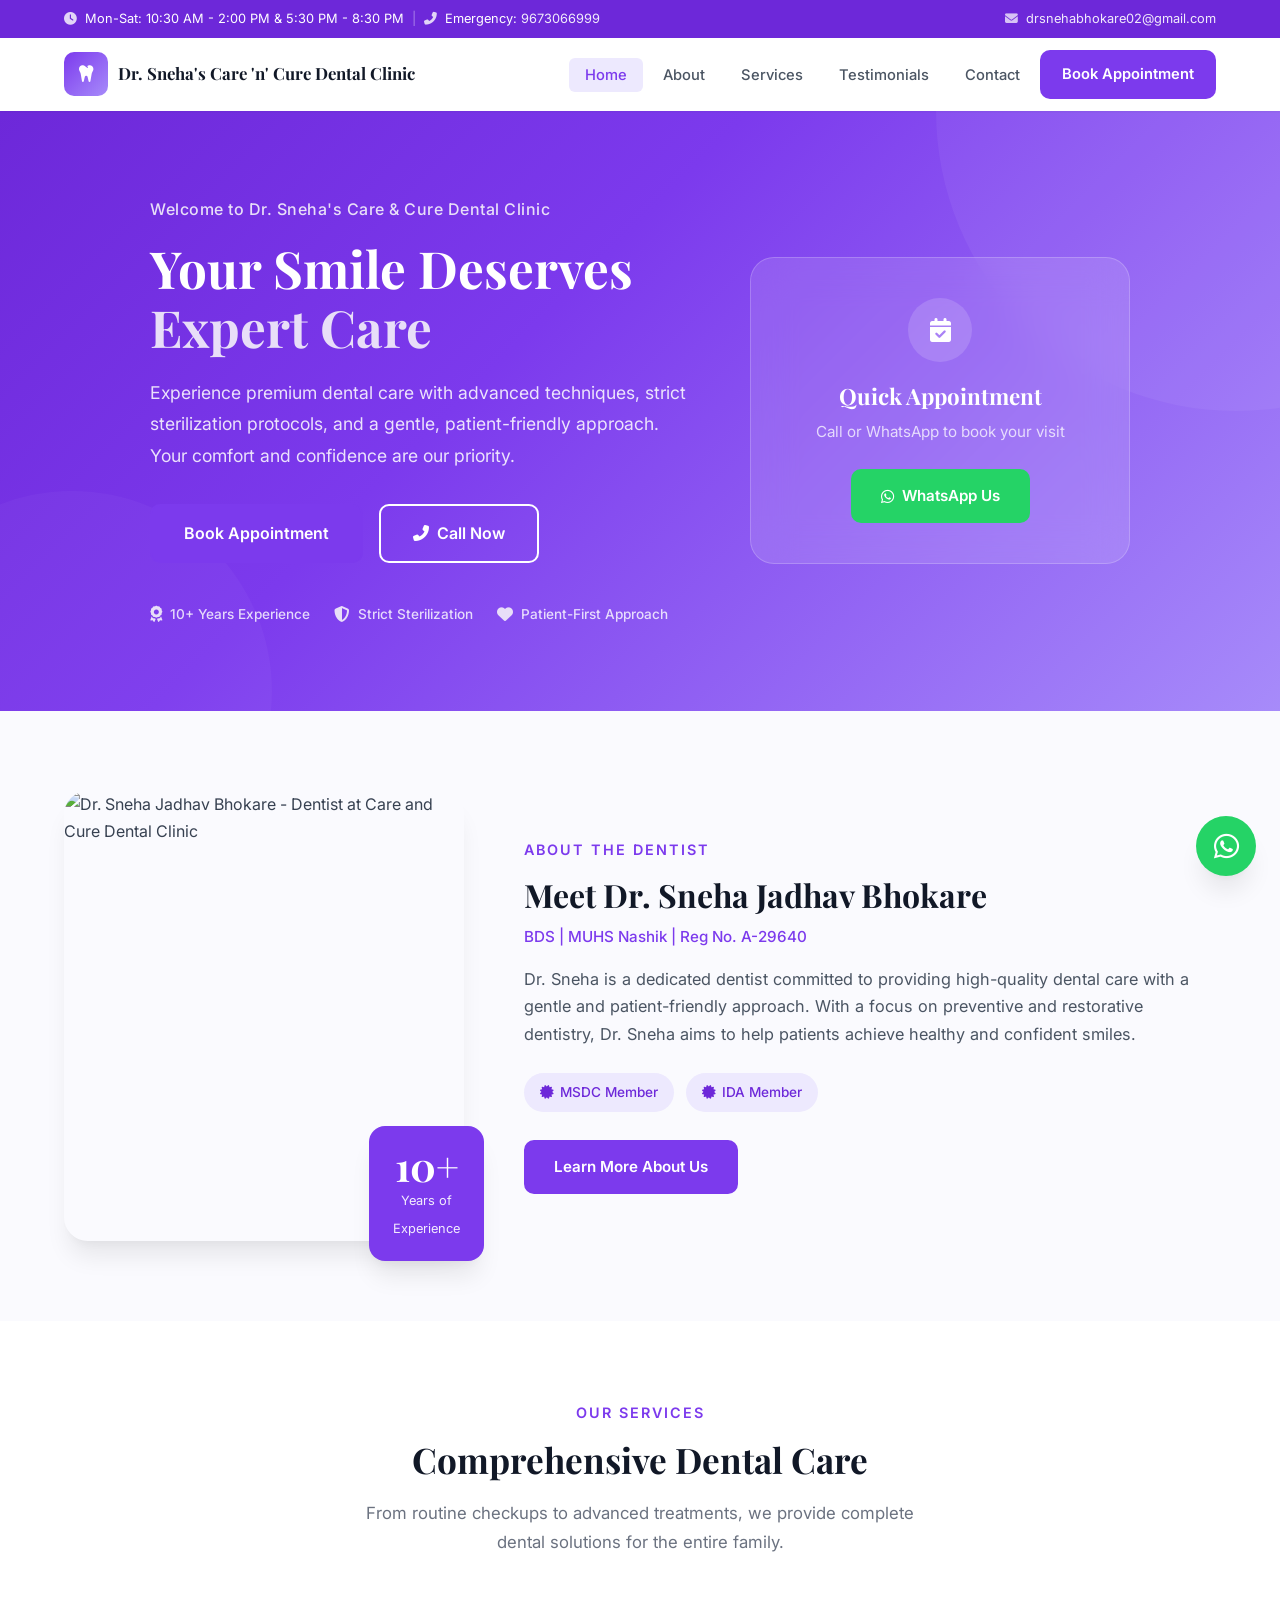
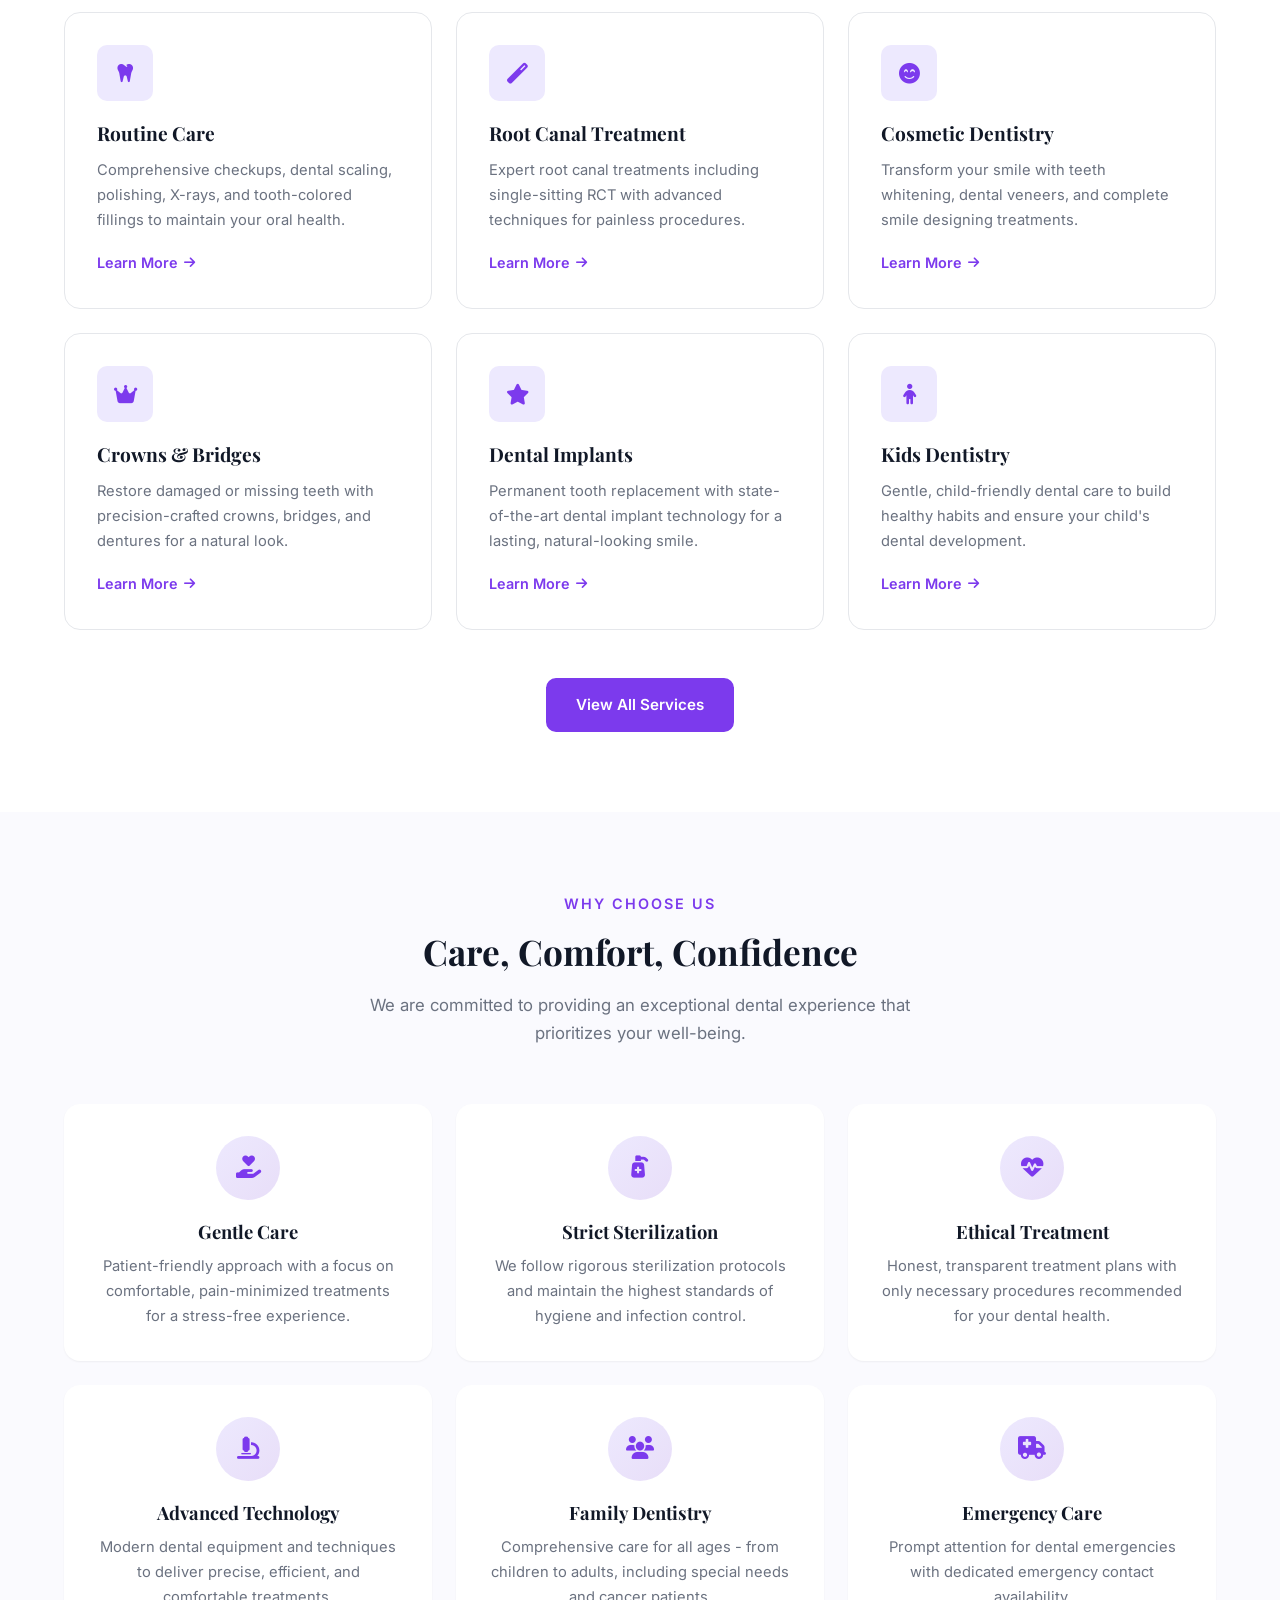
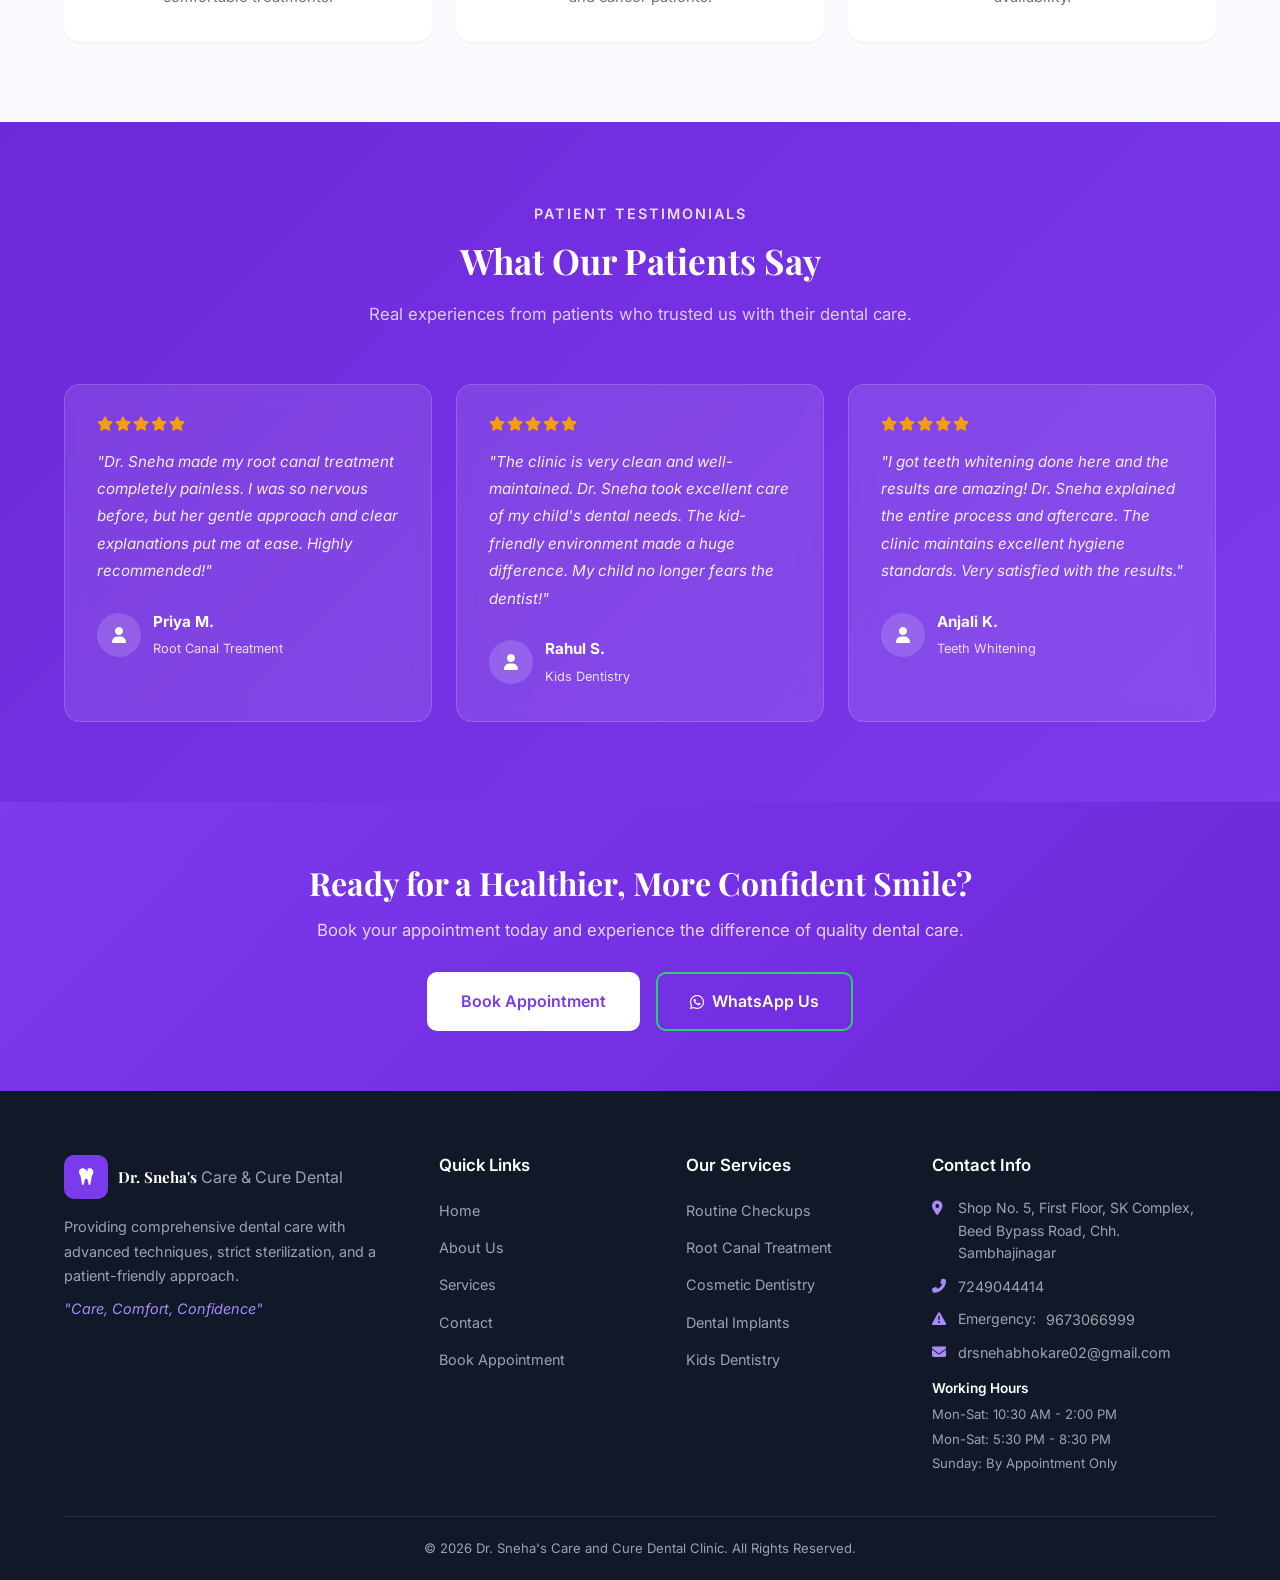
==== commit a75e37e8: "header name change" ====
--- a/index.html
+++ b/index.html
@@ -37,10 +37,7 @@
         <div class="container nav-content">
             <a href="index.html" class="logo">
                 <span class="logo-icon"><i class="fas fa-tooth"></i></span>
-                <div class="logo-text">
-                    <span class="logo-name">Dr. Sneha's</span>
-                    <span class="logo-tagline">Care &amp; Cure Dental</span>
-                </div>
+                <span class="logo-name">Dr. Sneha's Care 'n' Cure Dental Clinic</span>
             </a>
             <ul class="nav-links" id="navLinks">
                 <li><a href="index.html" class="active">Home</a></li>
@@ -103,9 +100,8 @@
         <div class="container">
             <div class="about-preview-grid">
                 <div class="about-preview-image">
-                    <div class="image-placeholder about-img">
-                        <i class="fas fa-user-md"></i>
-                        <span>Dr. Sneha Jadhav Bhokare</span>
+                    <div class="doctor-image-wrapper about-img">
+                        <img src="images/dr-sneha.jpg" alt="Dr. Sneha Jadhav Bhokare - Dentist at Care and Cure Dental Clinic" class="doctor-photo">
                     </div>
                     <div class="experience-badge">
                         <span class="exp-number">10+</span>
--- a/css/styles.css
+++ b/css/styles.css
@@ -179,24 +179,13 @@
     font-size: 1.2rem;
 }
 
-.logo-text {
-    display: flex;
-    flex-direction: column;
-}
-
 .logo-name {
     font-family: var(--font-heading);
-    font-size: 1.15rem;
+    font-size: 1.05rem;
     font-weight: 700;
     color: var(--gray-900);
-    line-height: 1.2;
-}
-
-.logo-tagline {
-    font-size: 0.75rem;
-    color: var(--primary);
-    font-weight: 500;
-    line-height: 1.2;
+    line-height: 1.3;
+    white-space: nowrap;
 }
 
 .nav-links {
@@ -553,6 +542,30 @@
     font-weight: 500;
     font-size: 0.95rem;
     opacity: 0.7;
+}
+
+/* --- Doctor Photo --- */
+.doctor-image-wrapper {
+    border-radius: var(--radius-xl);
+    overflow: hidden;
+    min-height: 450px;
+    position: relative;
+    box-shadow: var(--shadow-lg);
+}
+
+.doctor-image-wrapper.doctor-portrait {
+    min-height: 480px;
+}
+
+.doctor-photo {
+    width: 100%;
+    height: 100%;
+    object-fit: cover;
+    object-position: top center;
+    position: absolute;
+    top: 0;
+    left: 0;
+    display: block;
 }
 
 .experience-badge {
@@ -1426,10 +1439,8 @@
 
 .footer-logo .logo-name {
     color: var(--white);
-}
-
-.footer-logo .logo-tagline {
-    color: var(--primary-light);
+    white-space: normal;
+    font-size: 0.95rem;
 }
 
 .footer-col p {
@@ -1643,6 +1654,11 @@
 }
 
 @media (max-width: 768px) {
+    .logo-name {
+        white-space: normal;
+        font-size: 0.92rem;
+    }
+
     .top-bar-content {
         flex-direction: column;
         gap: 4px;
@@ -1750,8 +1766,13 @@
         min-height: 320px;
     }
 
-    .doctor-portrait {
+    .doctor-portrait,
+    .doctor-image-wrapper.doctor-portrait {
         min-height: 380px;
+    }
+
+    .doctor-image-wrapper {
+        min-height: 350px;
     }
 
     .appointment-form-wrapper {
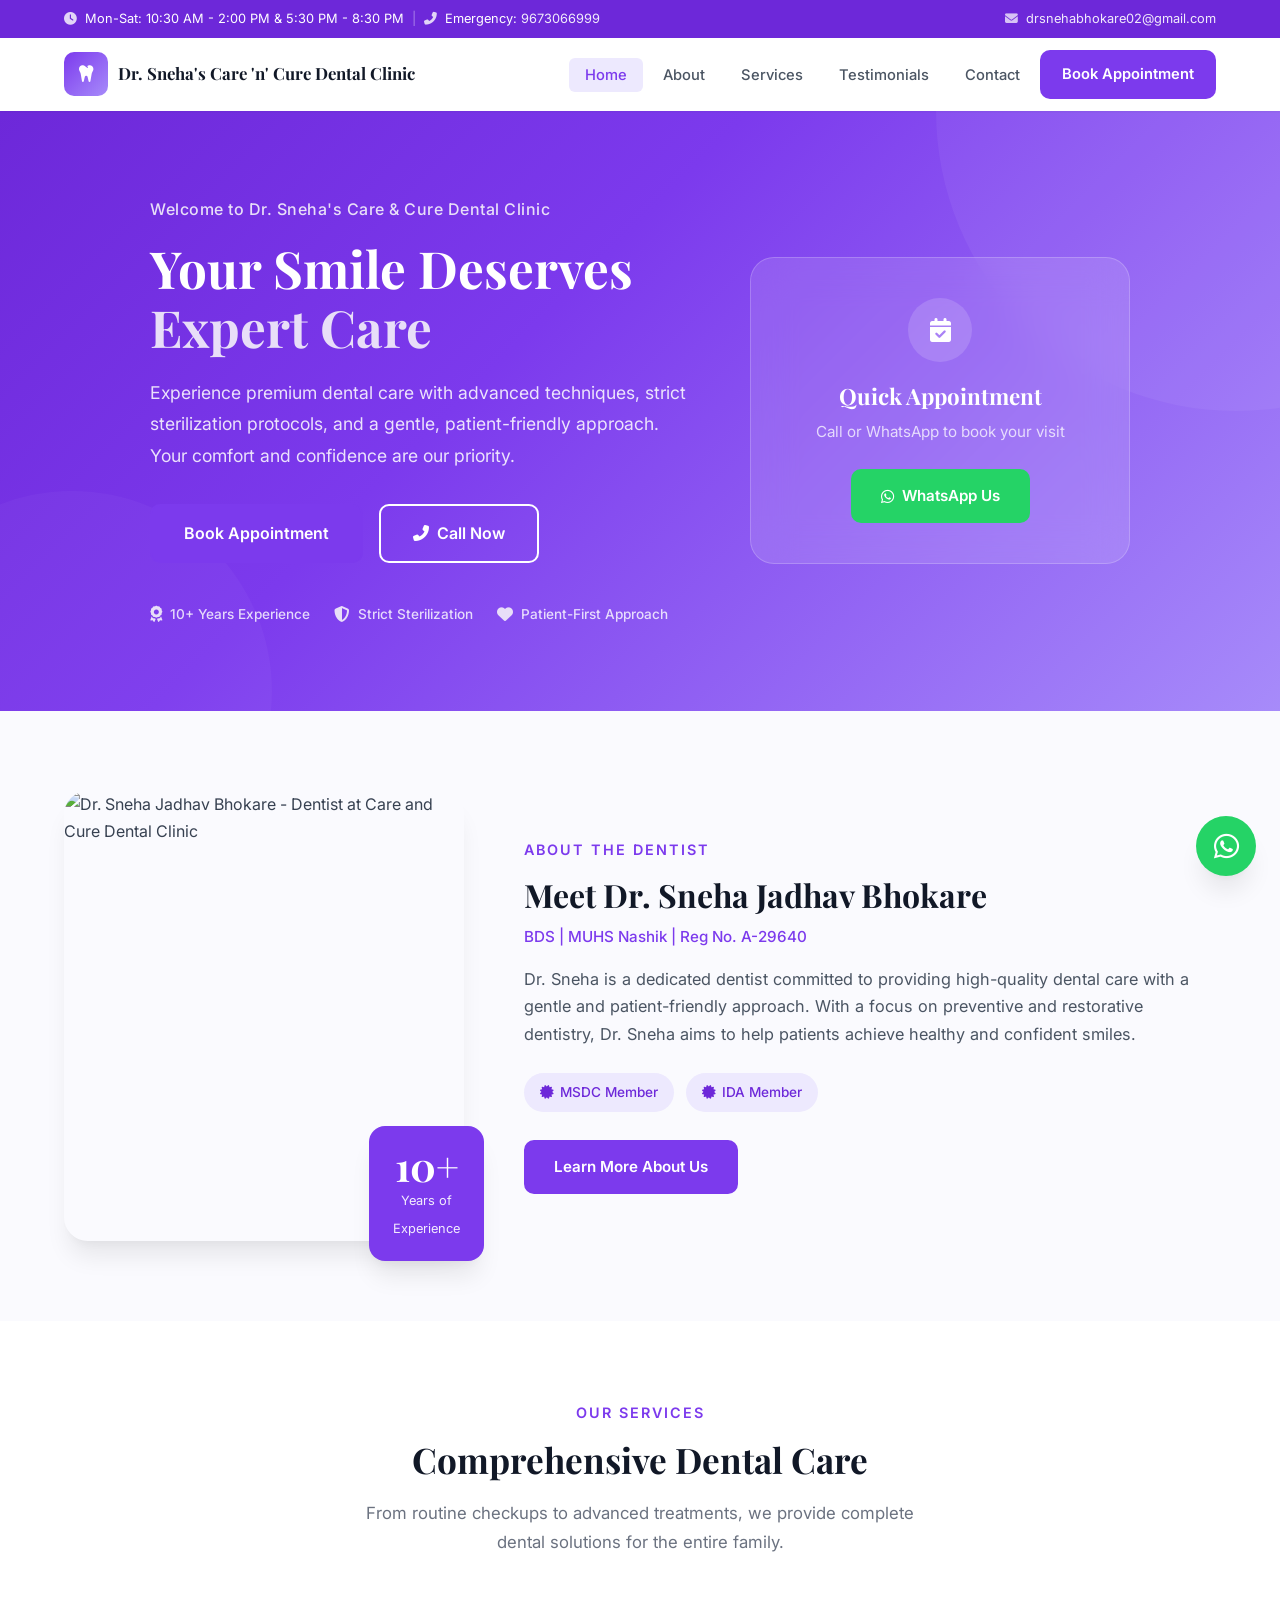
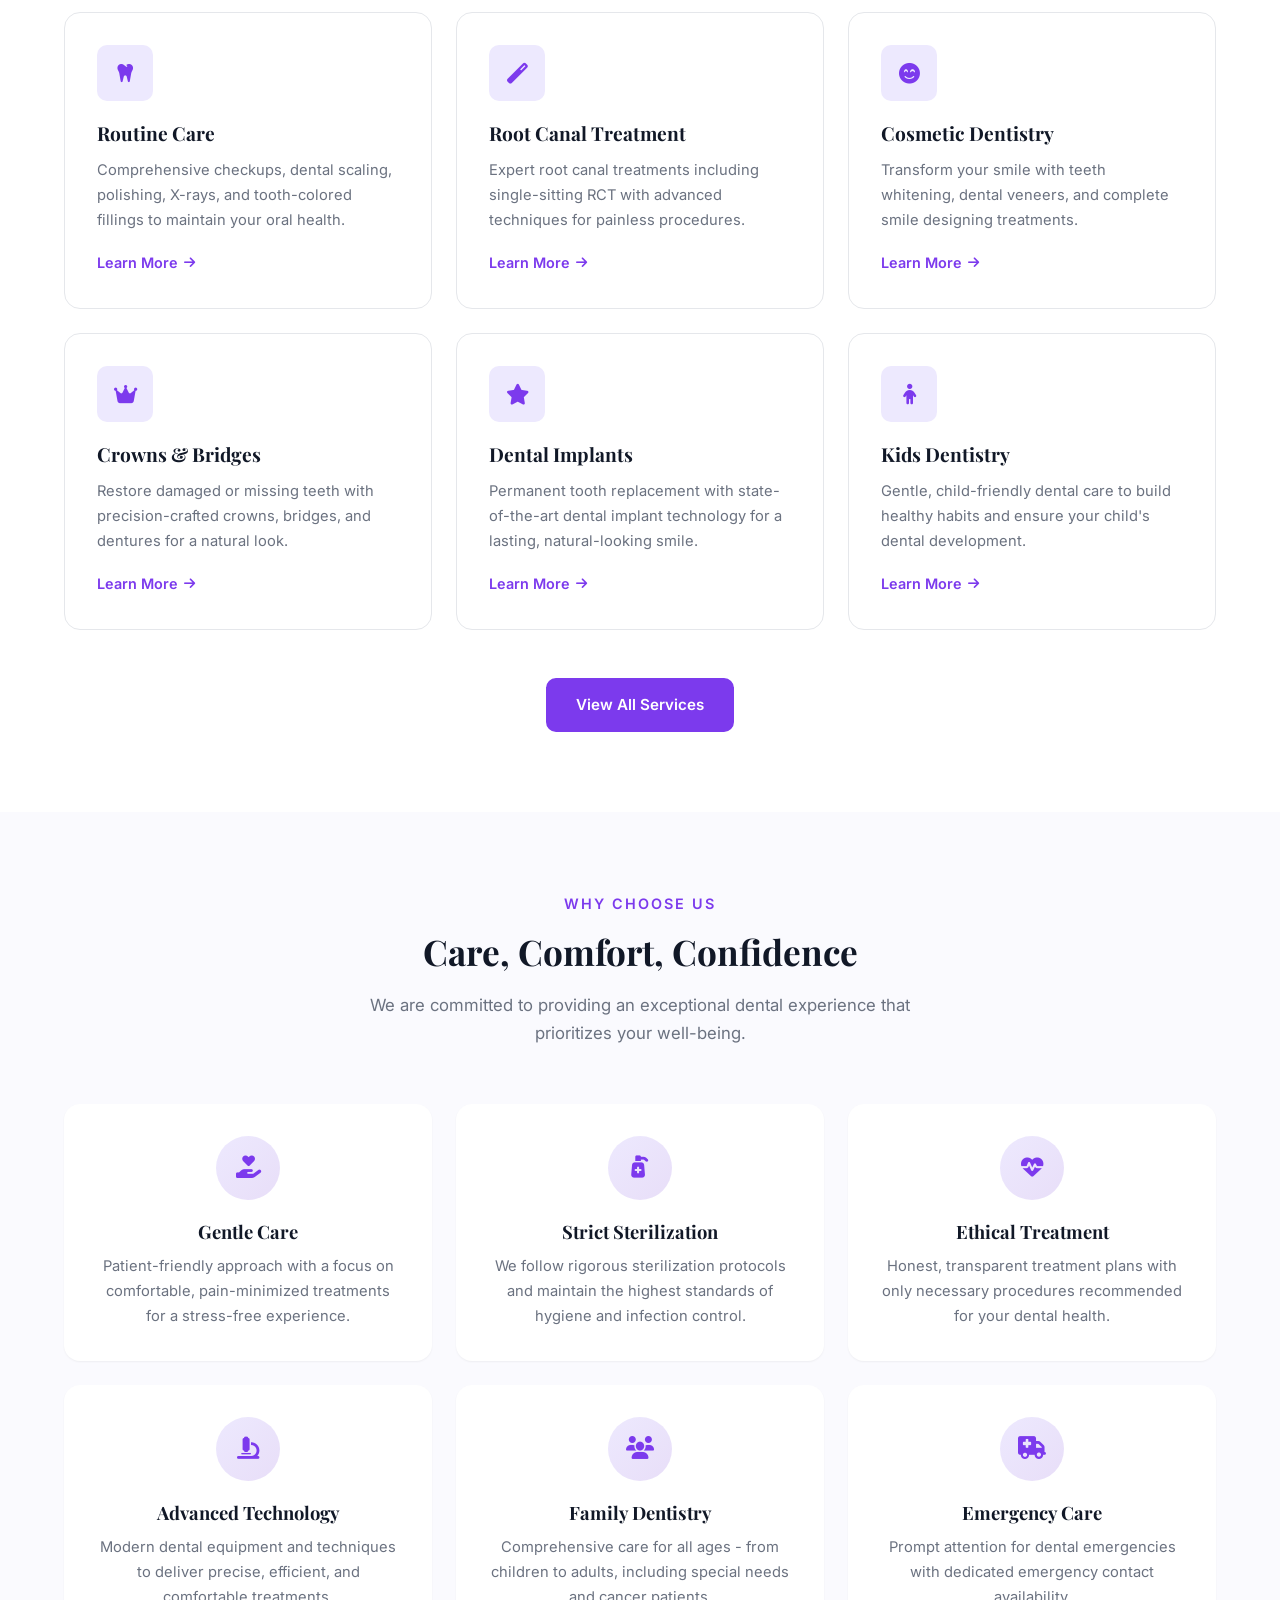
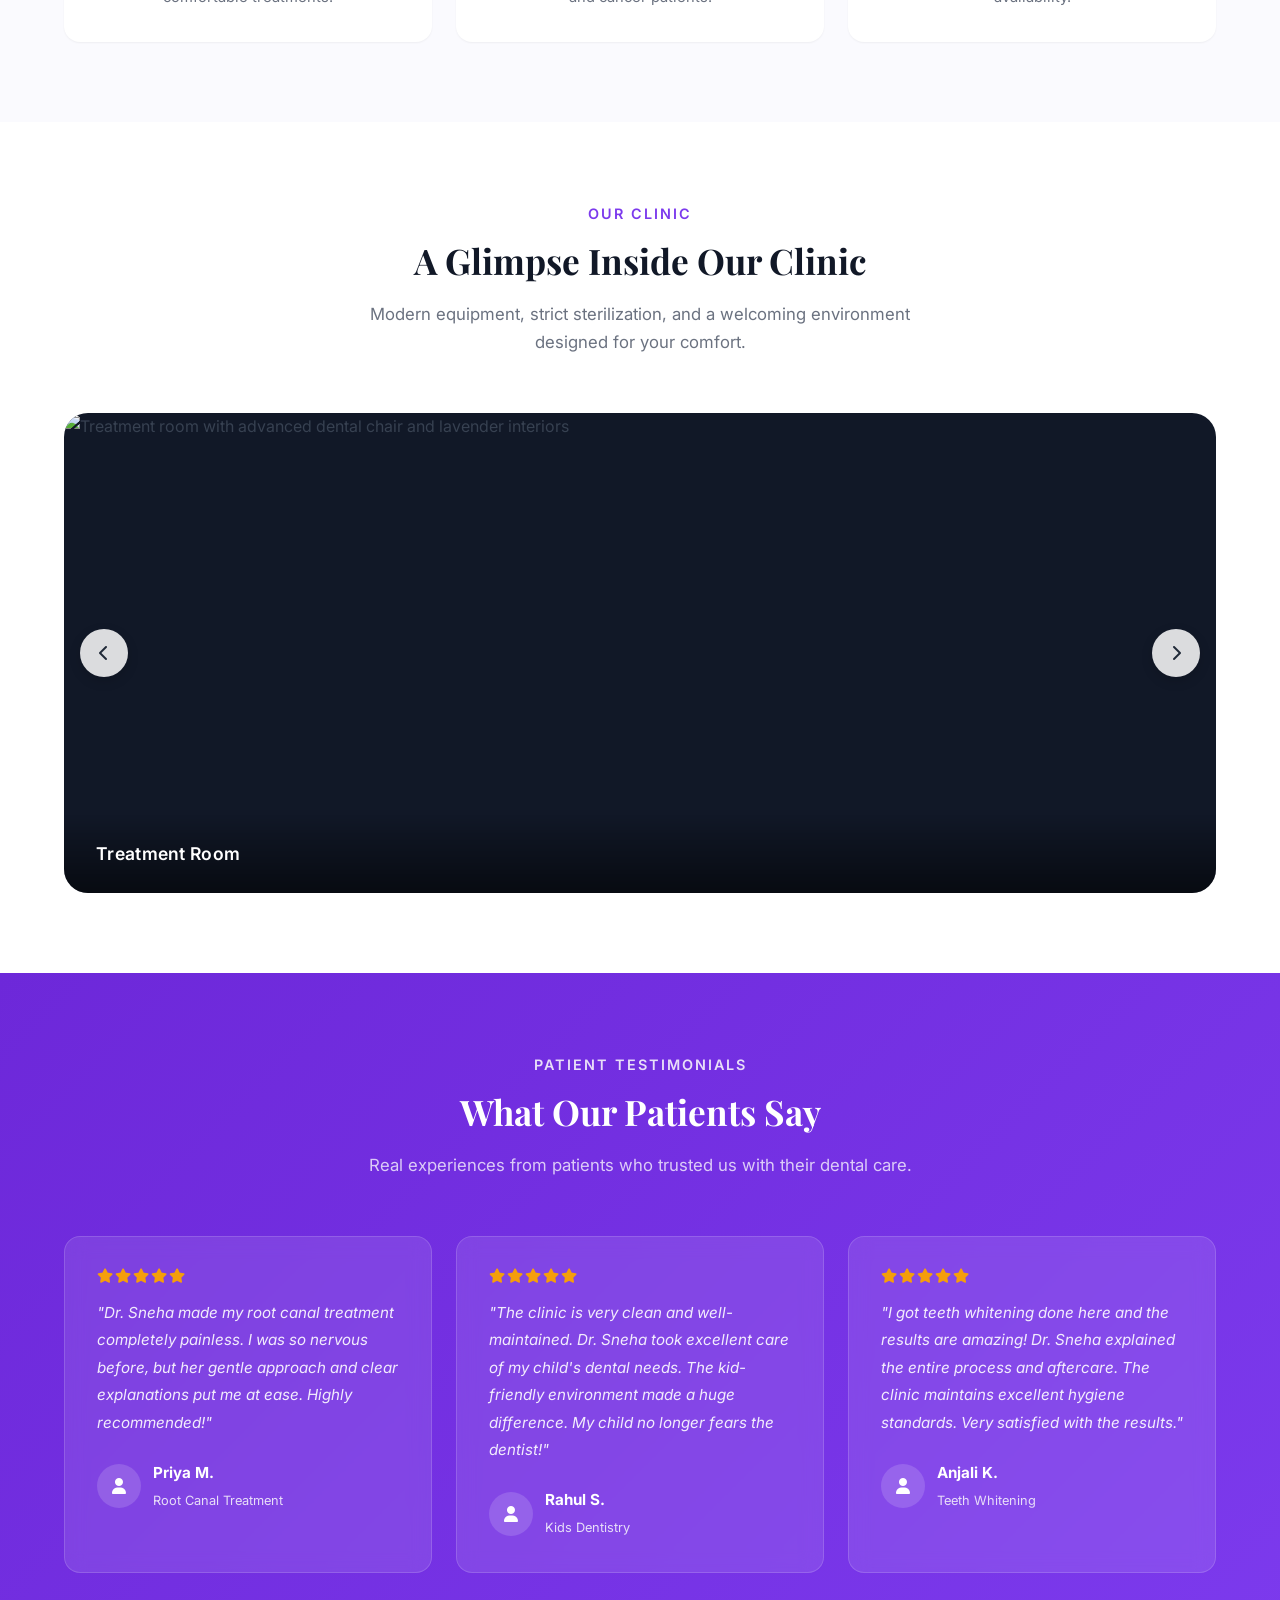
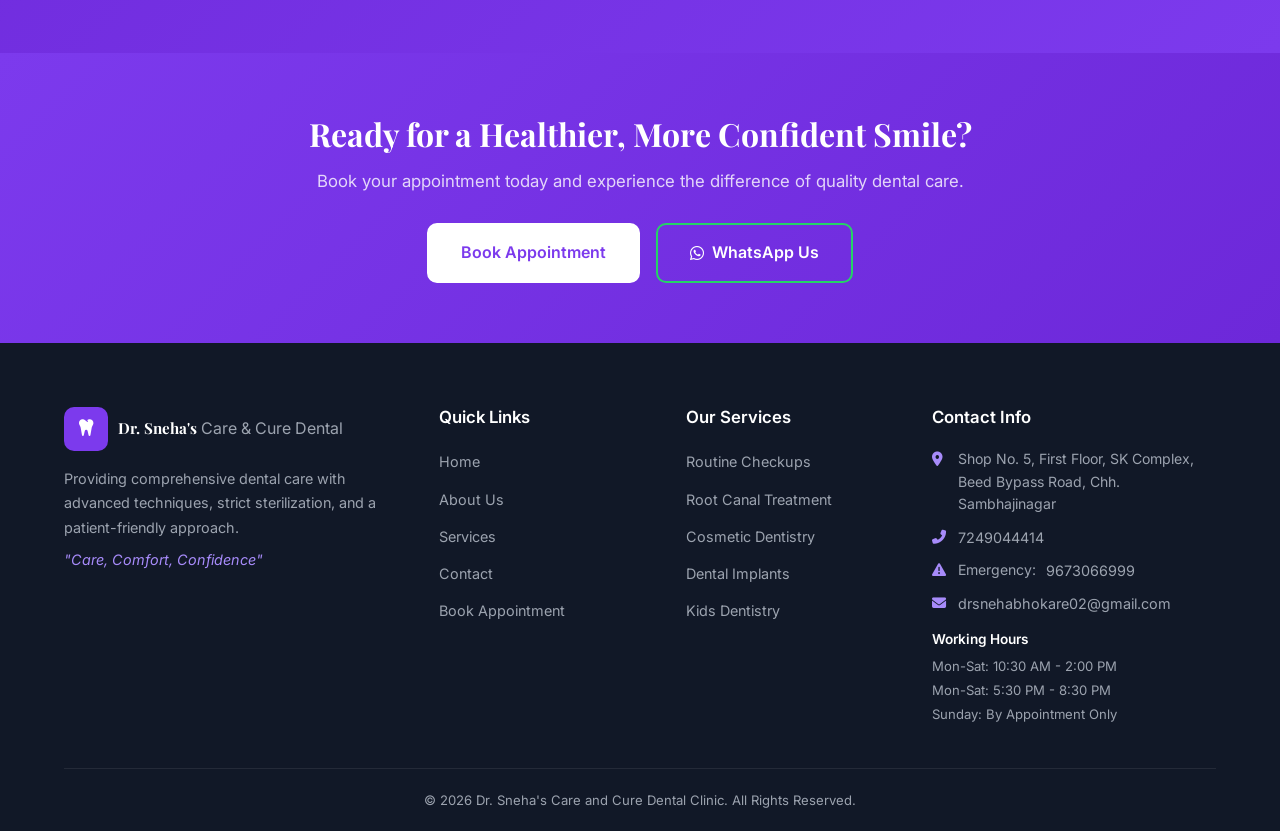
==== commit 659c30fb: "bug fixes" ====
--- a/index.html
+++ b/index.html
@@ -16,6 +16,22 @@
     <link href="https://fonts.googleapis.com/css2?family=Playfair+Display:wght@400;500;600;700&family=Inter:wght@300;400;500;600;700&display=swap" rel="stylesheet">
     <link rel="stylesheet" href="https://cdnjs.cloudflare.com/ajax/libs/font-awesome/6.5.1/css/all.min.css">
     <link rel="stylesheet" href="css/styles.css">
+    <style>
+        /* Carousel - inline to prevent cache issues */
+        .gallery-carousel{position:relative;overflow:hidden;border-radius:24px;background:#111827}
+        .gallery-track{display:flex;flex-wrap:nowrap;transition:transform .5s ease}
+        .gallery-slide{flex:0 0 100%;min-width:100%;width:100%;position:relative}
+        .gallery-slide img{width:100%;height:480px;object-fit:cover;display:block}
+        .gallery-caption{position:absolute;bottom:0;left:0;right:0;padding:24px 32px;background:linear-gradient(transparent,rgba(0,0,0,.55));color:#fff;font-weight:600;font-size:1.1rem}
+        .gallery-btn{position:absolute;top:50%;transform:translateY(-50%);width:48px;height:48px;border-radius:50%;border:none;background:rgba(255,255,255,.85);color:#1F2937;font-size:1rem;cursor:pointer;display:flex;align-items:center;justify-content:center;box-shadow:0 4px 12px rgba(0,0,0,.15);z-index:2}
+        .gallery-btn-prev{left:16px}
+        .gallery-btn-next{right:16px}
+        .gallery-dots{position:absolute;bottom:16px;left:50%;transform:translateX(-50%);display:flex;gap:8px;z-index:2}
+        .gallery-dot{width:10px;height:10px;border-radius:50%;border:2px solid rgba(255,255,255,.7);background:transparent;cursor:pointer;padding:0}
+        .gallery-dot.active{background:#fff;border-color:#fff;transform:scale(1.2)}
+        @media(max-width:768px){.gallery-slide img{height:240px}.gallery-btn{width:36px;height:36px;font-size:.8rem}.gallery-caption{font-size:.88rem;padding:14px 16px}.gallery-dot{width:8px;height:8px}}
+        @media(max-width:480px){.gallery-slide img{height:200px}.gallery-btn{width:32px;height:32px;font-size:.7rem}.gallery-caption{font-size:.82rem;padding:10px 14px}.gallery-dot{width:7px;height:7px}}
+    </style>
 </head>
 <body>
     <!-- Top Bar -->
@@ -218,6 +234,44 @@
         </div>
     </section>
 
+    <!-- Clinic Gallery Section -->
+    <section class="section gallery-section" id="gallery">
+        <div class="container">
+            <div class="section-header">
+                <p class="section-label">Our Clinic</p>
+                <h2>A Glimpse Inside Our Clinic</h2>
+                <p class="section-description">Modern equipment, strict sterilization, and a welcoming environment designed for your comfort.</p>
+            </div>
+            <div class="gallery-carousel" id="galleryCarousel">
+                <div class="gallery-track" id="galleryTrack">
+                    <div class="gallery-slide">
+                        <img src="images/clinic-treatment-room.jpg" alt="Treatment room with advanced dental chair and lavender interiors" loading="lazy">
+                        <div class="gallery-caption">Treatment Room</div>
+                    </div>
+                    <div class="gallery-slide">
+                        <img src="images/clinic-equipment.jpg" alt="Modern dental equipment and sterilization unit" loading="lazy">
+                        <div class="gallery-caption">Advanced Equipment</div>
+                    </div>
+                    <div class="gallery-slide">
+                        <img src="images/clinic-waiting-area.jpg" alt="Patient waiting area with view of treatment room" loading="lazy">
+                        <div class="gallery-caption">Waiting Area</div>
+                    </div>
+                    <div class="gallery-slide">
+                        <img src="images/clinic-reception.jpg" alt="Reception area with professional certifications" loading="lazy">
+                        <div class="gallery-caption">Reception &amp; Credentials</div>
+                    </div>
+                    <div class="gallery-slide">
+                        <img src="images/clinic-waiting-chairs.jpg" alt="Comfortable seating in waiting area" loading="lazy">
+                        <div class="gallery-caption">Patient Seating</div>
+                    </div>
+                </div>
+                <button class="gallery-btn gallery-btn-prev" id="galleryPrev" aria-label="Previous image"><i class="fas fa-chevron-left"></i></button>
+                <button class="gallery-btn gallery-btn-next" id="galleryNext" aria-label="Next image"><i class="fas fa-chevron-right"></i></button>
+                <div class="gallery-dots" id="galleryDots"></div>
+            </div>
+        </div>
+    </section>
+
     <!-- Testimonials Section -->
     <section class="section testimonials-section" id="testimonials">
         <div class="container">
--- a/css/styles.css
+++ b/css/styles.css
@@ -53,6 +53,12 @@
 html {
     scroll-behavior: smooth;
     scroll-padding-top: 100px;
+    -webkit-text-size-adjust: 100%;
+}
+
+/* Tap highlight for mobile */
+a, button {
+    -webkit-tap-highlight-color: rgba(124, 58, 237, 0.15);
 }
 
 body {
@@ -548,24 +554,19 @@
 .doctor-image-wrapper {
     border-radius: var(--radius-xl);
     overflow: hidden;
-    min-height: 450px;
-    position: relative;
     box-shadow: var(--shadow-lg);
-}
-
-.doctor-image-wrapper.doctor-portrait {
-    min-height: 480px;
 }
 
 .doctor-photo {
     width: 100%;
-    height: 100%;
+    height: 450px;
     object-fit: cover;
     object-position: top center;
-    position: absolute;
-    top: 0;
-    left: 0;
     display: block;
+}
+
+.doctor-image-wrapper.doctor-portrait .doctor-photo {
+    height: 480px;
 }
 
 .experience-badge {
@@ -745,6 +746,128 @@
 .why-us-card p {
     color: var(--gray-500);
     font-size: 0.92rem;
+}
+
+/* --- Gallery Carousel --- */
+.gallery-carousel {
+    position: relative;
+    overflow: hidden;
+    border-radius: var(--radius-xl);
+    background: var(--gray-900);
+}
+
+.gallery-track {
+    display: flex;
+    flex-wrap: nowrap;
+    transition: transform 0.5s cubic-bezier(0.25, 0.46, 0.45, 0.94);
+    will-change: transform;
+}
+
+.gallery-slide {
+    min-width: 100%;
+    width: 100%;
+    flex: 0 0 100%;
+    position: relative;
+}
+
+.gallery-slide img {
+    width: 100%;
+    height: 480px;
+    object-fit: cover;
+    display: block;
+}
+
+.gallery-caption {
+    position: absolute;
+    bottom: 0;
+    left: 0;
+    right: 0;
+    padding: 24px 32px;
+    background: linear-gradient(transparent, rgba(0, 0, 0, 0.55));
+    color: var(--white);
+    font-weight: 600;
+    font-size: 1.1rem;
+    letter-spacing: 0.3px;
+}
+
+.gallery-btn {
+    position: absolute;
+    top: 50%;
+    transform: translateY(-50%);
+    width: 48px;
+    height: 48px;
+    border-radius: 50%;
+    border: none;
+    background: rgba(255, 255, 255, 0.85);
+    color: var(--gray-800);
+    font-size: 1rem;
+    cursor: pointer;
+    transition: var(--transition);
+    display: flex;
+    align-items: center;
+    justify-content: center;
+    box-shadow: var(--shadow-md);
+    z-index: 2;
+}
+
+.gallery-btn:hover {
+    background: var(--white);
+    transform: translateY(-50%) scale(1.08);
+}
+
+.gallery-btn-prev {
+    left: 16px;
+}
+
+.gallery-btn-next {
+    right: 16px;
+}
+
+.gallery-dots {
+    position: absolute;
+    bottom: 16px;
+    left: 50%;
+    transform: translateX(-50%);
+    display: flex;
+    gap: 8px;
+    z-index: 2;
+}
+
+.gallery-dot {
+    width: 10px;
+    height: 10px;
+    border-radius: 50%;
+    border: 2px solid rgba(255, 255, 255, 0.7);
+    background: transparent;
+    cursor: pointer;
+    transition: var(--transition);
+    padding: 0;
+}
+
+.gallery-dot.active {
+    background: var(--white);
+    border-color: var(--white);
+    transform: scale(1.2);
+}
+
+/* --- Feature Images (About page) --- */
+.feature-image {
+    border-radius: var(--radius-lg);
+    overflow: hidden;
+    height: 220px;
+    margin-bottom: 20px;
+}
+
+.feature-image img {
+    width: 100%;
+    height: 100%;
+    object-fit: cover;
+    display: block;
+    transition: transform 0.4s ease;
+}
+
+.clinic-feature:hover .feature-image img {
+    transform: scale(1.05);
 }
 
 /* --- Testimonials Section --- */
@@ -1596,6 +1719,7 @@
    RESPONSIVE DESIGN
    =================================== */
 
+/* --- Tablet (1024px) --- */
 @media (max-width: 1024px) {
     .hero-content {
         grid-template-columns: 1fr;
@@ -1638,6 +1762,10 @@
         grid-template-columns: repeat(2, 1fr);
     }
 
+    .gallery-slide img {
+        height: 400px;
+    }
+
     .patients-grid {
         grid-template-columns: repeat(3, 1fr);
     }
@@ -1653,15 +1781,17 @@
     }
 }
 
+/* --- Mobile (768px) --- */
 @media (max-width: 768px) {
-    .logo-name {
-        white-space: normal;
-        font-size: 0.92rem;
+    /* Top bar - compact for mobile */
+    .top-bar {
+        padding: 6px 0;
+        font-size: 0.72rem;
     }
 
     .top-bar-content {
         flex-direction: column;
-        gap: 4px;
+        gap: 2px;
         text-align: center;
     }
 
@@ -1674,6 +1804,26 @@
         gap: 2px;
     }
 
+    .top-bar-right {
+        display: none;
+    }
+
+    /* Logo */
+    .logo-icon {
+        width: 36px;
+        height: 36px;
+        font-size: 1rem;
+        border-radius: 8px;
+    }
+
+    .logo-name {
+        white-space: normal;
+        font-size: 0.82rem;
+        line-height: 1.25;
+        max-width: 200px;
+    }
+
+    /* Mobile nav */
     .nav-links {
         display: none;
         position: absolute;
@@ -1682,9 +1832,12 @@
         right: 0;
         background: var(--white);
         flex-direction: column;
-        padding: 20px;
+        padding: 16px;
         box-shadow: var(--shadow-lg);
-        gap: 4px;
+        gap: 2px;
+        border-top: 1px solid var(--gray-200);
+        max-height: 80vh;
+        overflow-y: auto;
     }
 
     .nav-links.active {
@@ -1692,95 +1845,587 @@
     }
 
     .nav-links a {
-        padding: 12px 16px;
+        padding: 14px 16px;
         width: 100%;
+        font-size: 0.95rem;
+        border-radius: var(--radius-sm);
+    }
+
+    .nav-links li:last-child {
+        margin-top: 8px;
+    }
+
+    .btn-nav {
+        text-align: center !important;
     }
 
     .hamburger {
         display: flex;
     }
 
+    /* Hero - compact mobile */
     .hero {
         min-height: auto;
     }
 
     .hero-content {
-        padding: 50px 24px;
+        padding: 40px 20px;
     }
 
     .hero h1 {
-        font-size: 2rem;
+        font-size: 1.85rem;
+        margin-bottom: 14px;
+    }
+
+    .hero-subtitle {
+        font-size: 0.85rem;
+        margin-bottom: 10px;
     }
 
     .hero-description {
-        font-size: 1rem;
+        font-size: 0.92rem;
+        margin-bottom: 24px;
+        line-height: 1.7;
     }
 
     .hero-cta {
         flex-direction: column;
+        gap: 12px;
+        margin-bottom: 28px;
+    }
+
+    .hero-cta .btn {
+        width: 100%;
+        justify-content: center;
     }
 
     .hero-badges {
         flex-direction: column;
-        gap: 12px;
-    }
-
+        gap: 10px;
+    }
+
+    .badge {
+        font-size: 0.8rem;
+    }
+
+    /* Sections - tighter spacing */
     .section {
-        padding: 56px 0;
+        padding: 48px 0;
+    }
+
+    .section-header {
+        margin-bottom: 32px;
     }
 
     .section-header h2 {
-        font-size: 1.7rem;
-    }
-
+        font-size: 1.55rem;
+    }
+
+    .section-label {
+        font-size: 0.78rem;
+        letter-spacing: 1.5px;
+        margin-bottom: 8px;
+    }
+
+    .section-description {
+        font-size: 0.92rem;
+    }
+
+    /* Cards - single column, reduced padding */
     .services-grid,
     .why-us-grid,
     .testimonials-grid,
     .clinic-features-grid,
     .values-grid {
         grid-template-columns: 1fr;
-    }
-
+        gap: 16px;
+    }
+
+    .service-card {
+        padding: 24px 20px;
+    }
+
+    .service-icon {
+        width: 48px;
+        height: 48px;
+        font-size: 1.1rem;
+        margin-bottom: 14px;
+    }
+
+    .service-card h3 {
+        font-size: 1.1rem;
+    }
+
+    .service-card p {
+        font-size: 0.88rem;
+    }
+
+    .why-us-card {
+        padding: 24px 20px;
+    }
+
+    .why-us-icon {
+        width: 52px;
+        height: 52px;
+        font-size: 1.2rem;
+        margin-bottom: 14px;
+    }
+
+    .testimonial-card {
+        padding: 24px 20px;
+    }
+
+    .testimonial-text {
+        font-size: 0.9rem;
+        line-height: 1.7;
+    }
+
+    /* Gallery carousel */
+    .gallery-section .section-header {
+        margin-bottom: 24px;
+    }
+
+    .gallery-slide img {
+        height: 240px;
+    }
+
+    .gallery-btn {
+        width: 36px;
+        height: 36px;
+        font-size: 0.8rem;
+    }
+
+    .gallery-btn-prev { left: 8px; }
+    .gallery-btn-next { right: 8px; }
+
+    .gallery-caption {
+        font-size: 0.88rem;
+        padding: 14px 16px;
+    }
+
+    .gallery-dot {
+        width: 8px;
+        height: 8px;
+    }
+
+    /* About preview */
+    .about-preview-content h2 {
+        font-size: 1.5rem;
+    }
+
+    .about-preview-content .credentials {
+        font-size: 0.85rem;
+    }
+
+    .bio {
+        font-size: 0.92rem;
+    }
+
+    .membership-tags {
+        gap: 8px;
+        margin-bottom: 20px;
+    }
+
+    .tag {
+        font-size: 0.78rem;
+        padding: 6px 12px;
+    }
+
+    /* Doctor image */
+    .image-placeholder {
+        min-height: 300px;
+    }
+
+    .doctor-photo {
+        height: 320px;
+    }
+
+    .doctor-image-wrapper.doctor-portrait .doctor-photo {
+        height: 360px;
+    }
+
+    .experience-badge {
+        bottom: -12px;
+        right: -8px;
+        padding: 14px 18px;
+    }
+
+    .exp-number {
+        font-size: 2rem;
+    }
+
+    /* Patients grid */
     .patients-grid {
         grid-template-columns: repeat(2, 1fr);
-    }
-
+        gap: 12px;
+    }
+
+    .patient-type {
+        padding: 20px 16px;
+    }
+
+    .patient-type i {
+        font-size: 1.6rem;
+        margin-bottom: 8px;
+    }
+
+    .patient-type h4 {
+        font-size: 0.95rem;
+    }
+
+    .patient-type p {
+        font-size: 0.78rem;
+    }
+
+    /* Credentials on about page */
     .credential-list {
         grid-template-columns: 1fr;
-    }
-
+        gap: 10px;
+    }
+
+    .credential {
+        padding: 10px 14px;
+    }
+
+    .bio-text {
+        font-size: 0.92rem;
+    }
+
+    /* Values */
+    .value-card {
+        padding: 24px 20px;
+    }
+
+    .value-number {
+        font-size: 2rem;
+    }
+
+    /* Service detail page */
+    .service-detail-block {
+        padding: 40px 0;
+    }
+
+    .service-detail-icon {
+        width: 52px;
+        height: 52px;
+        font-size: 1.3rem;
+        margin-bottom: 16px;
+    }
+
+    .service-detail-content h2 {
+        font-size: 1.45rem;
+    }
+
+    .service-intro {
+        font-size: 0.92rem;
+        margin-bottom: 24px;
+    }
+
+    .service-item h4 {
+        font-size: 0.98rem;
+    }
+
+    .service-item p {
+        font-size: 0.85rem;
+    }
+
+    /* Contact page */
+    .contact-info h2 {
+        font-size: 1.5rem;
+    }
+
+    .contact-card {
+        padding: 14px 16px;
+        gap: 12px;
+    }
+
+    .contact-card-icon {
+        width: 42px;
+        height: 42px;
+        font-size: 1rem;
+    }
+
+    .contact-card a {
+        font-size: 0.95rem;
+    }
+
+    .contact-card p {
+        font-size: 0.85rem;
+    }
+
+    .working-hours-card {
+        padding: 20px;
+    }
+
+    .hours-table td {
+        font-size: 0.82rem;
+        padding: 6px 0;
+    }
+
+    /* Form */
     .form-row {
         grid-template-columns: 1fr;
+        gap: 0;
+    }
+
+    .appointment-form-wrapper {
+        padding: 24px 20px;
+        border-radius: var(--radius-lg);
+    }
+
+    .appointment-form-wrapper h2 {
+        font-size: 1.35rem;
+    }
+
+    .form-group input,
+    .form-group select,
+    .form-group textarea {
+        padding: 14px 16px;
+        font-size: 16px; /* prevents iOS zoom on focus */
+        min-height: 48px;
+    }
+
+    .form-group label {
+        font-size: 0.85rem;
+    }
+
+    /* Page headers */
+    .page-header {
+        padding: 40px 0 35px;
+    }
+
+    .page-header h1 {
+        font-size: 1.75rem;
+    }
+
+    .page-header p {
+        font-size: 0.9rem;
+    }
+
+    /* CTA */
+    .cta-section {
+        padding: 44px 0;
+    }
+
+    .cta-content h2 {
+        font-size: 1.35rem;
+    }
+
+    .cta-content p {
+        font-size: 0.92rem;
+        margin-bottom: 20px;
+    }
+
+    .cta-buttons {
+        flex-direction: column;
+        align-items: center;
+        gap: 12px;
+    }
+
+    .cta-buttons .btn {
+        width: 100%;
+        max-width: 320px;
+        justify-content: center;
+    }
+
+    /* Footer */
+    .footer {
+        padding: 48px 0 0;
     }
 
     .footer-grid {
         grid-template-columns: 1fr;
-        gap: 32px;
+        gap: 28px;
+    }
+
+    .footer-col p {
+        font-size: 0.85rem;
+    }
+
+    .footer-col h4 {
+        font-size: 1rem;
+        margin-bottom: 14px;
+    }
+
+    .footer-col ul li {
+        margin-bottom: 8px;
+    }
+
+    .contact-list li {
+        font-size: 0.82rem;
+    }
+
+    .footer-bottom {
+        padding: 16px 0;
+        font-size: 0.75rem;
+    }
+
+    /* Map */
+    .map-section {
+        padding: 40px 0 0;
+    }
+
+    .map-title {
+        font-size: 1.25rem;
+    }
+
+    .map-wrapper iframe {
+        height: 280px;
+    }
+
+    /* Floating buttons - mobile safe zone */
+    .whatsapp-float {
+        bottom: 20px;
+        right: 16px;
+        width: 54px;
+        height: 54px;
+        font-size: 1.6rem;
+    }
+
+    .back-to-top {
+        bottom: 84px;
+        right: 20px;
+        width: 40px;
+        height: 40px;
+        font-size: 0.8rem;
+    }
+
+    /* Feature images (about page) */
+    .feature-image {
+        height: 200px;
+    }
+
+    .section-cta {
+        margin-top: 32px;
+    }
+}
+
+/* --- Small phones (480px) --- */
+@media (max-width: 480px) {
+    .container {
+        padding: 0 16px;
+    }
+
+    .hero h1 {
+        font-size: 1.55rem;
+    }
+
+    .hero-content {
+        padding: 32px 16px;
+    }
+
+    .hero-description {
+        font-size: 0.88rem;
+    }
+
+    .section {
+        padding: 40px 0;
+    }
+
+    .section-header {
+        margin-bottom: 24px;
+    }
+
+    .section-header h2 {
+        font-size: 1.35rem;
+    }
+
+    .section-description {
+        font-size: 0.85rem;
+    }
+
+    .patients-grid {
+        grid-template-columns: 1fr 1fr;
+        gap: 10px;
+    }
+
+    .patient-type {
+        padding: 16px 12px;
+    }
+
+    .btn {
+        font-size: 0.88rem;
+        padding: 12px 20px;
+    }
+
+    .btn-lg {
+        padding: 13px 24px;
+        font-size: 0.92rem;
+    }
+
+    .experience-badge {
+        bottom: -8px;
+        right: -4px;
+        padding: 12px 14px;
+    }
+
+    .exp-number {
+        font-size: 1.75rem;
+    }
+
+    .exp-text {
+        font-size: 0.7rem;
+    }
+
+    .logo-name {
+        font-size: 0.75rem;
+        max-width: 170px;
     }
 
     .page-header h1 {
-        font-size: 2rem;
-    }
-
-    .image-placeholder {
-        min-height: 320px;
-    }
-
-    .doctor-portrait,
-    .doctor-image-wrapper.doctor-portrait {
-        min-height: 380px;
-    }
-
-    .doctor-image-wrapper {
-        min-height: 350px;
-    }
-
-    .appointment-form-wrapper {
-        padding: 24px;
+        font-size: 1.5rem;
+    }
+
+    .gallery-slide img {
+        height: 200px;
+    }
+
+    .gallery-btn {
+        width: 32px;
+        height: 32px;
+        font-size: 0.7rem;
+    }
+
+    .gallery-caption {
+        font-size: 0.82rem;
+        padding: 10px 14px;
+    }
+
+    .gallery-dots {
+        bottom: 10px;
+    }
+
+    .gallery-dot {
+        width: 7px;
+        height: 7px;
+    }
+
+    .about-preview-content h2 {
+        font-size: 1.3rem;
     }
 
     .cta-content h2 {
-        font-size: 1.5rem;
+        font-size: 1.2rem;
+    }
+
+    .doctor-photo {
+        height: 280px;
+    }
+
+    .doctor-image-wrapper.doctor-portrait .doctor-photo {
+        height: 300px;
+    }
+
+    .contact-card h4 {
+        font-size: 0.75rem;
+    }
+
+    .hours-table td {
+        font-size: 0.78rem;
+    }
+
+    .hours-table td:first-child {
+        padding-right: 8px;
     }
 }
 
@@ -1796,35 +2441,19 @@
     transform: translateY(0);
 }
 
-@media (max-width: 480px) {
-    .container {
-        padding: 0 16px;
-    }
-
-    .hero h1 {
-        font-size: 1.7rem;
-    }
-
-    .section-header h2 {
-        font-size: 1.5rem;
-    }
-
-    .patients-grid {
-        grid-template-columns: 1fr;
-    }
-
-    .btn-lg {
-        padding: 12px 24px;
-        font-size: 0.92rem;
-    }
-
-    .experience-badge {
-        bottom: -10px;
-        right: -10px;
-        padding: 14px 18px;
-    }
-
-    .exp-number {
-        font-size: 2rem;
-    }
-}
+/* Reduce animations for users who prefer it */
+@media (prefers-reduced-motion: reduce) {
+    *, *::before, *::after {
+        animation-duration: 0.01ms !important;
+        transition-duration: 0.01ms !important;
+    }
+
+    html {
+        scroll-behavior: auto;
+    }
+
+    .animate-ready {
+        opacity: 1;
+        transform: none;
+    }
+}
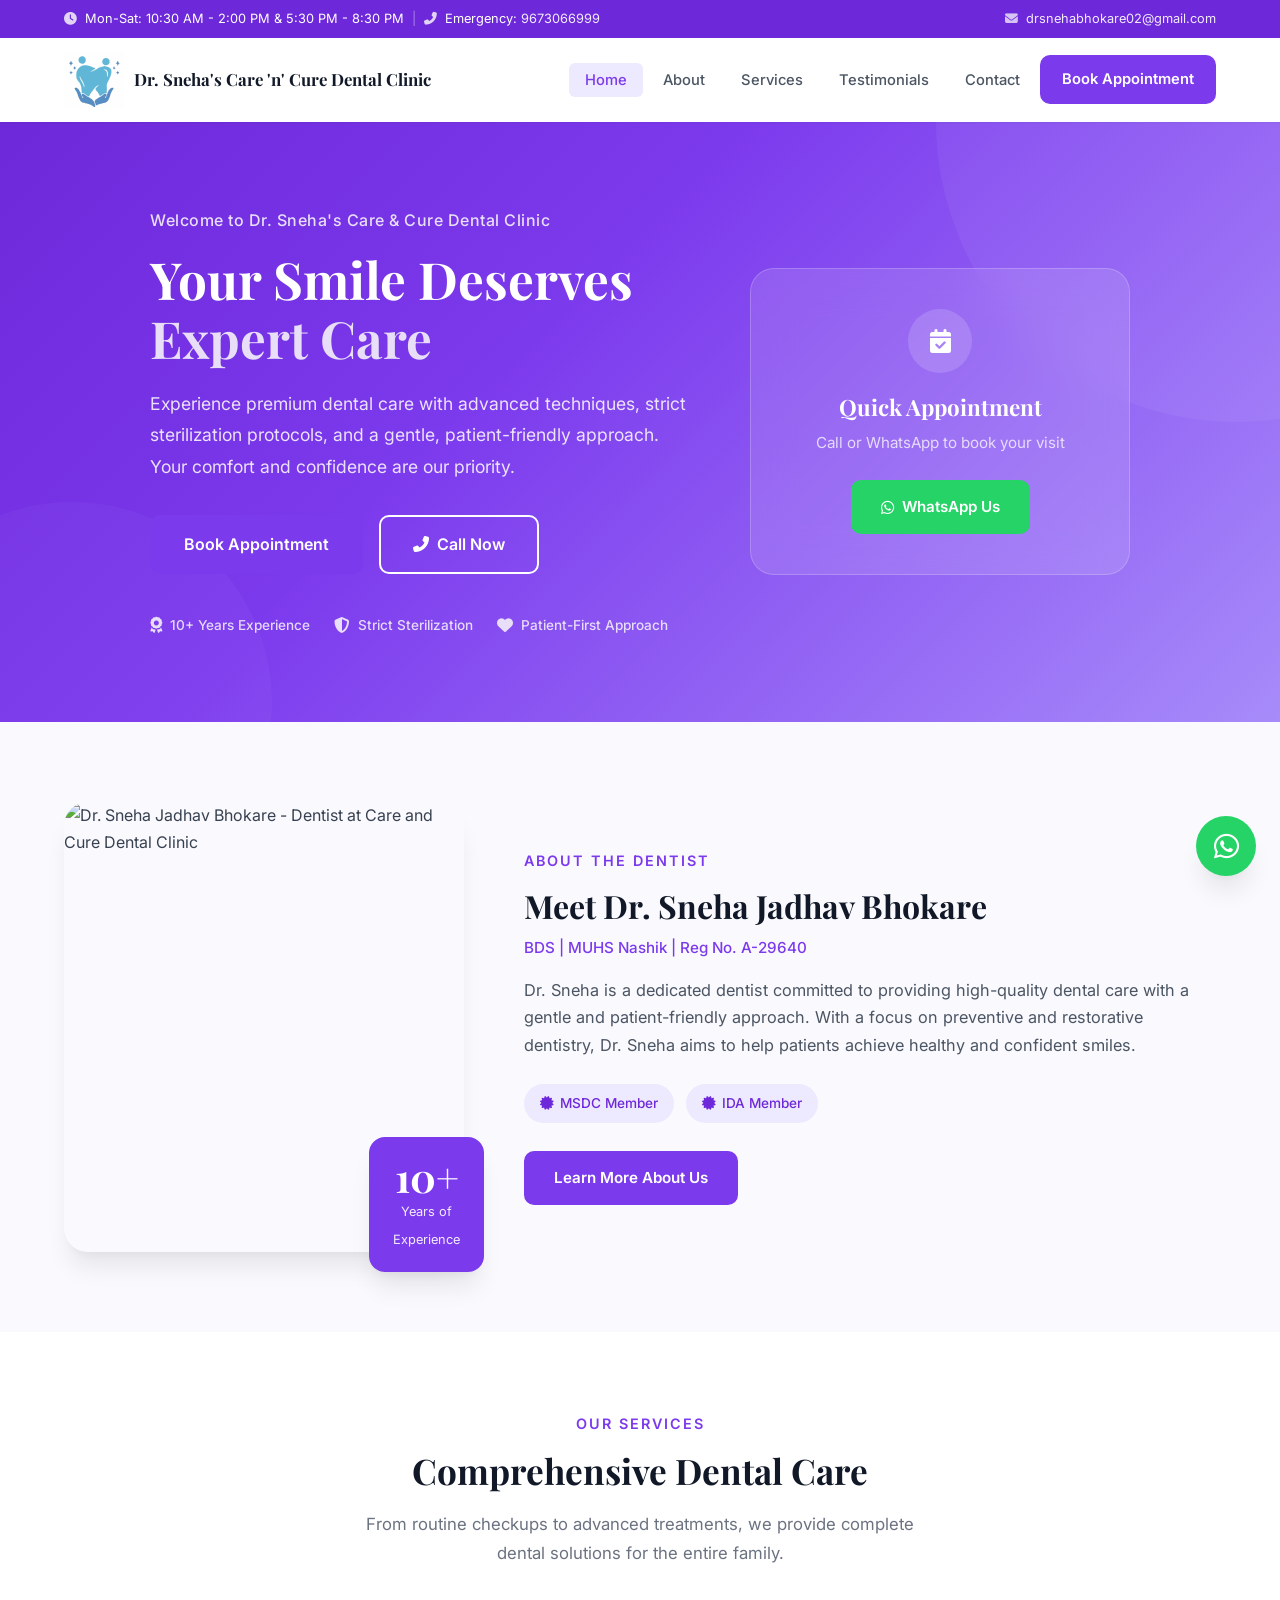
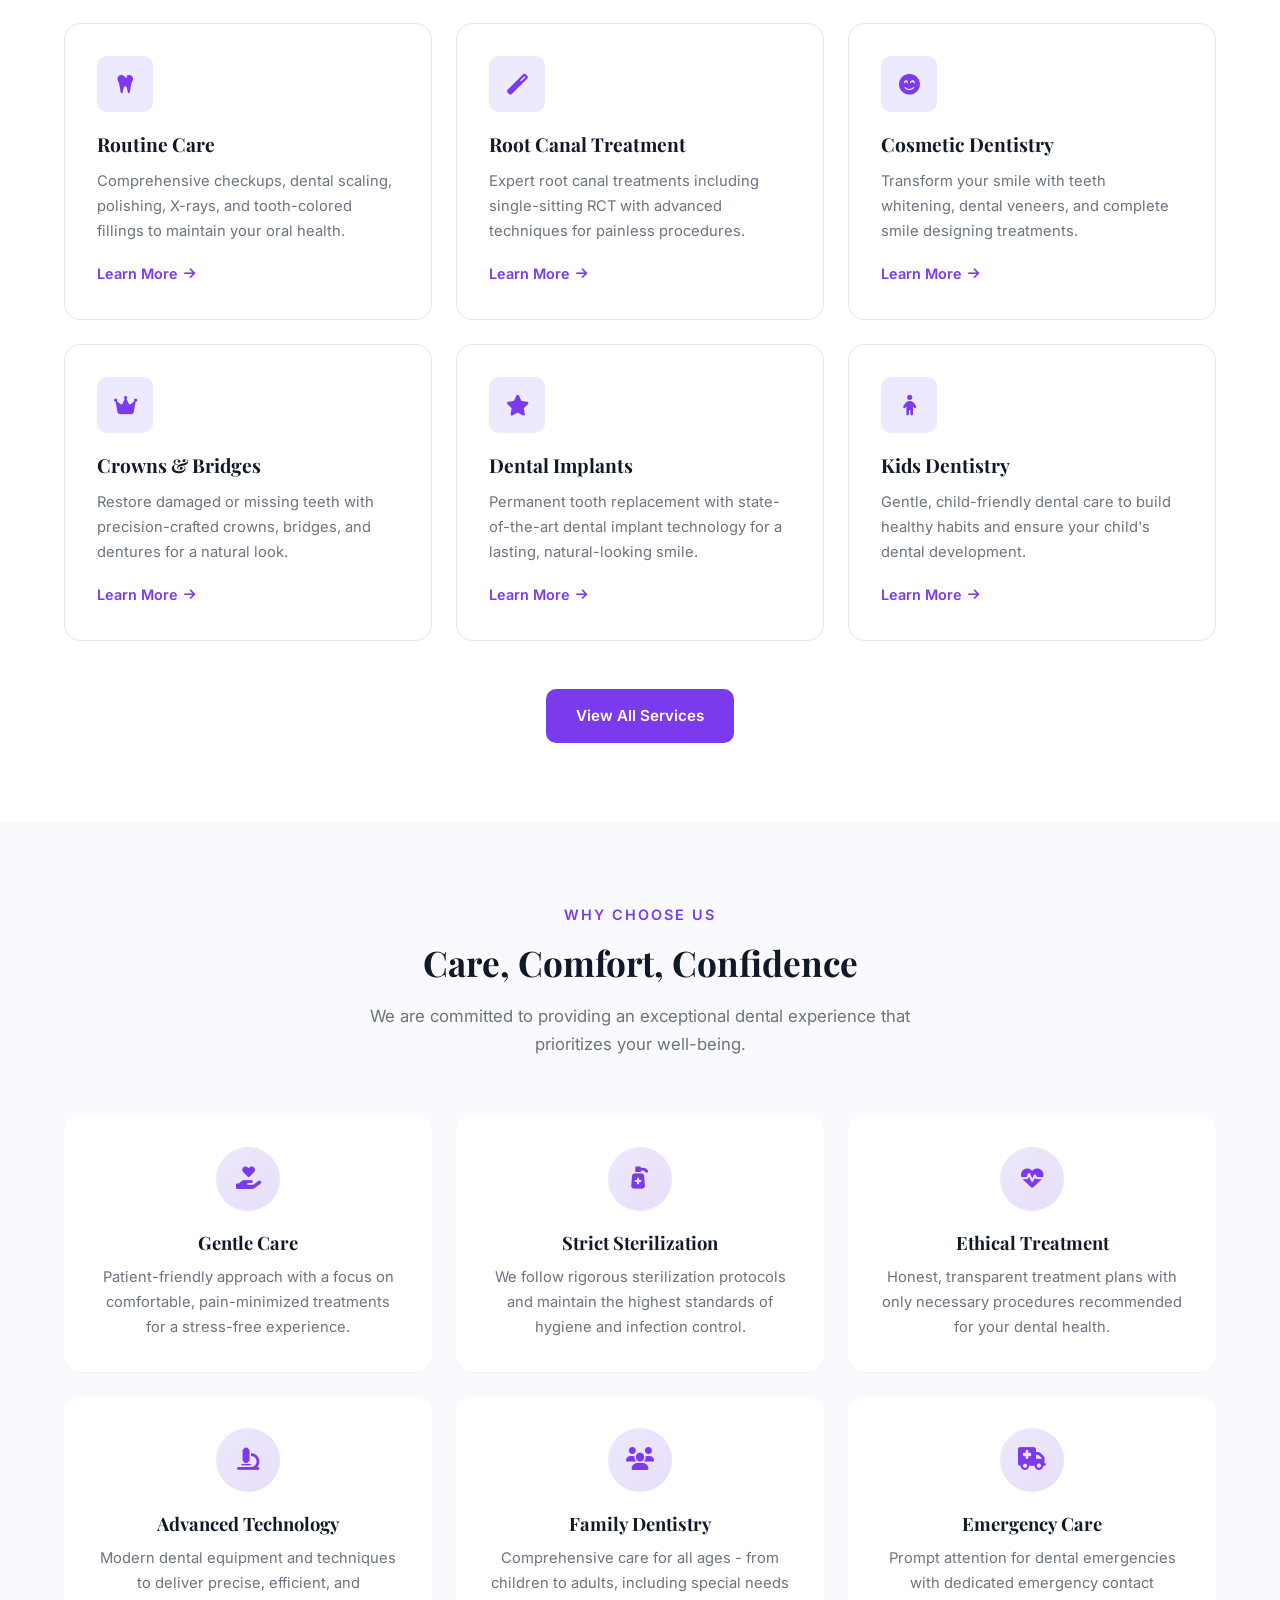
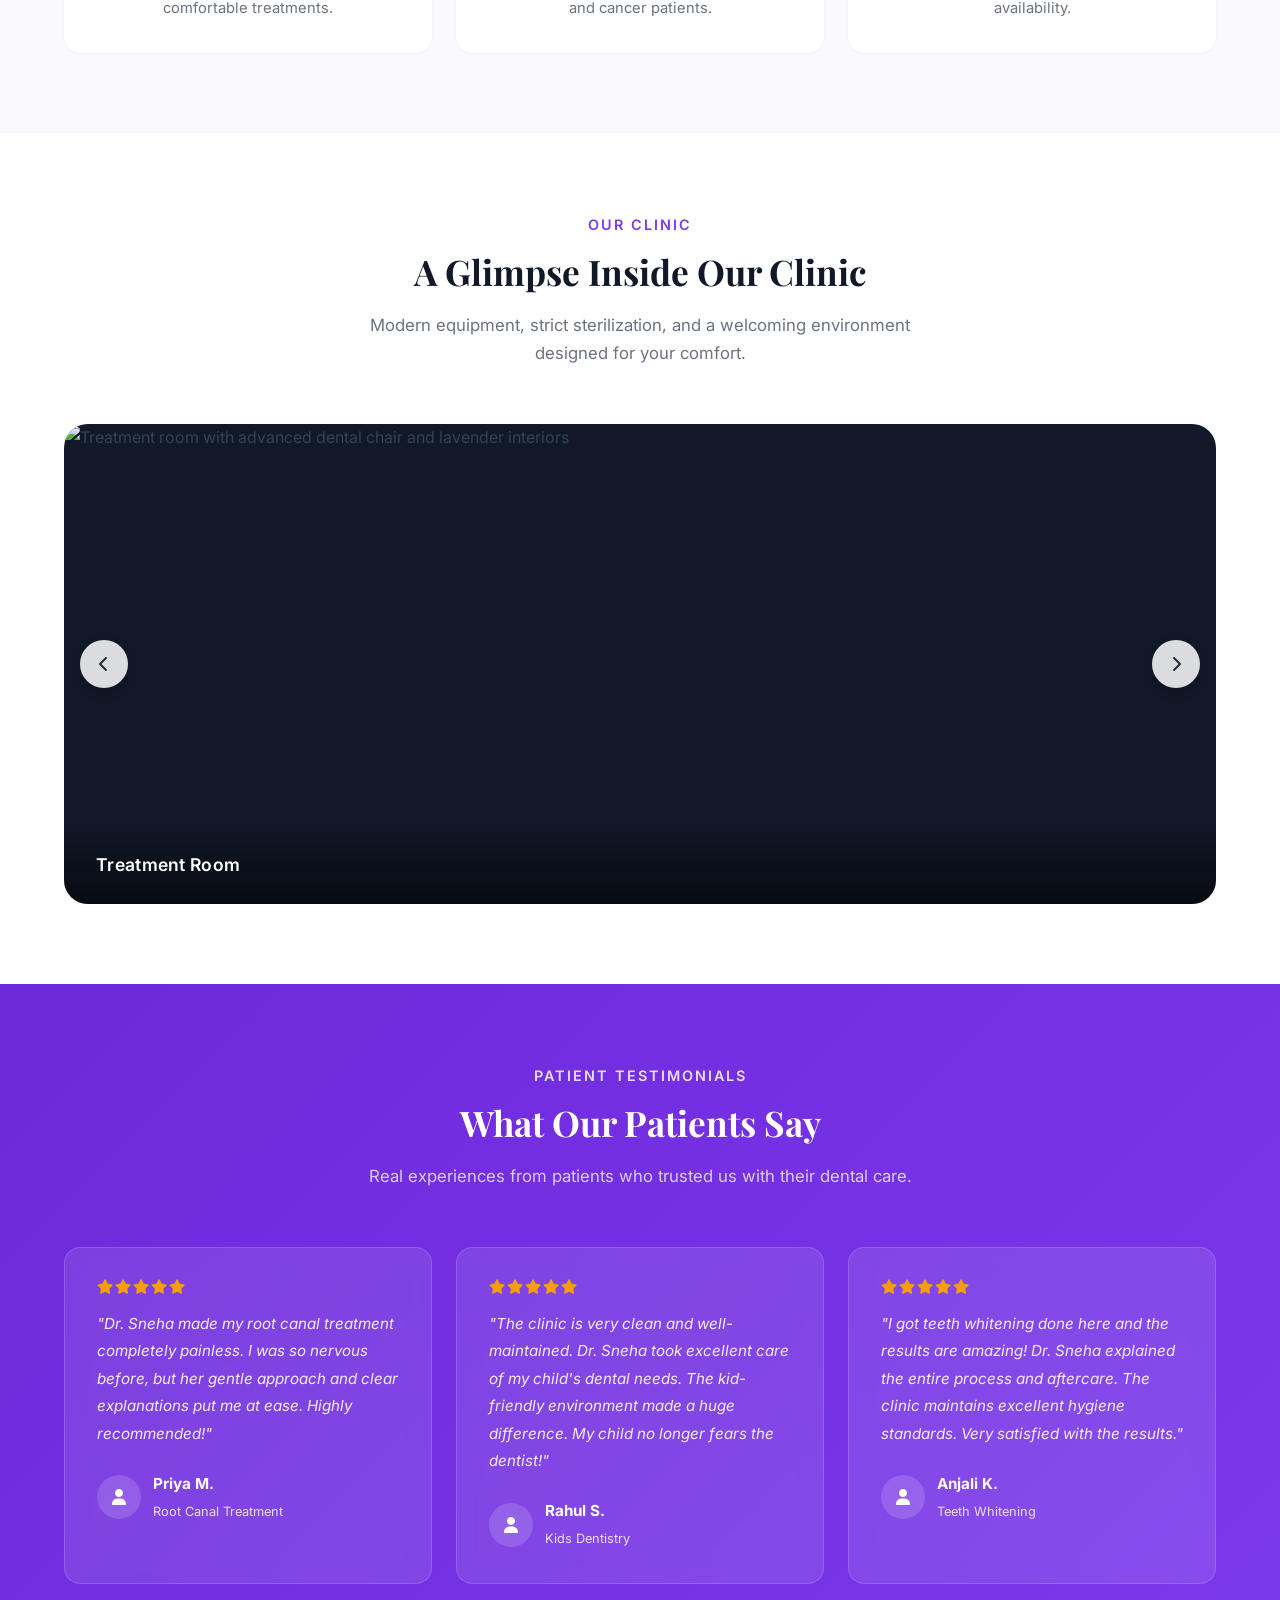
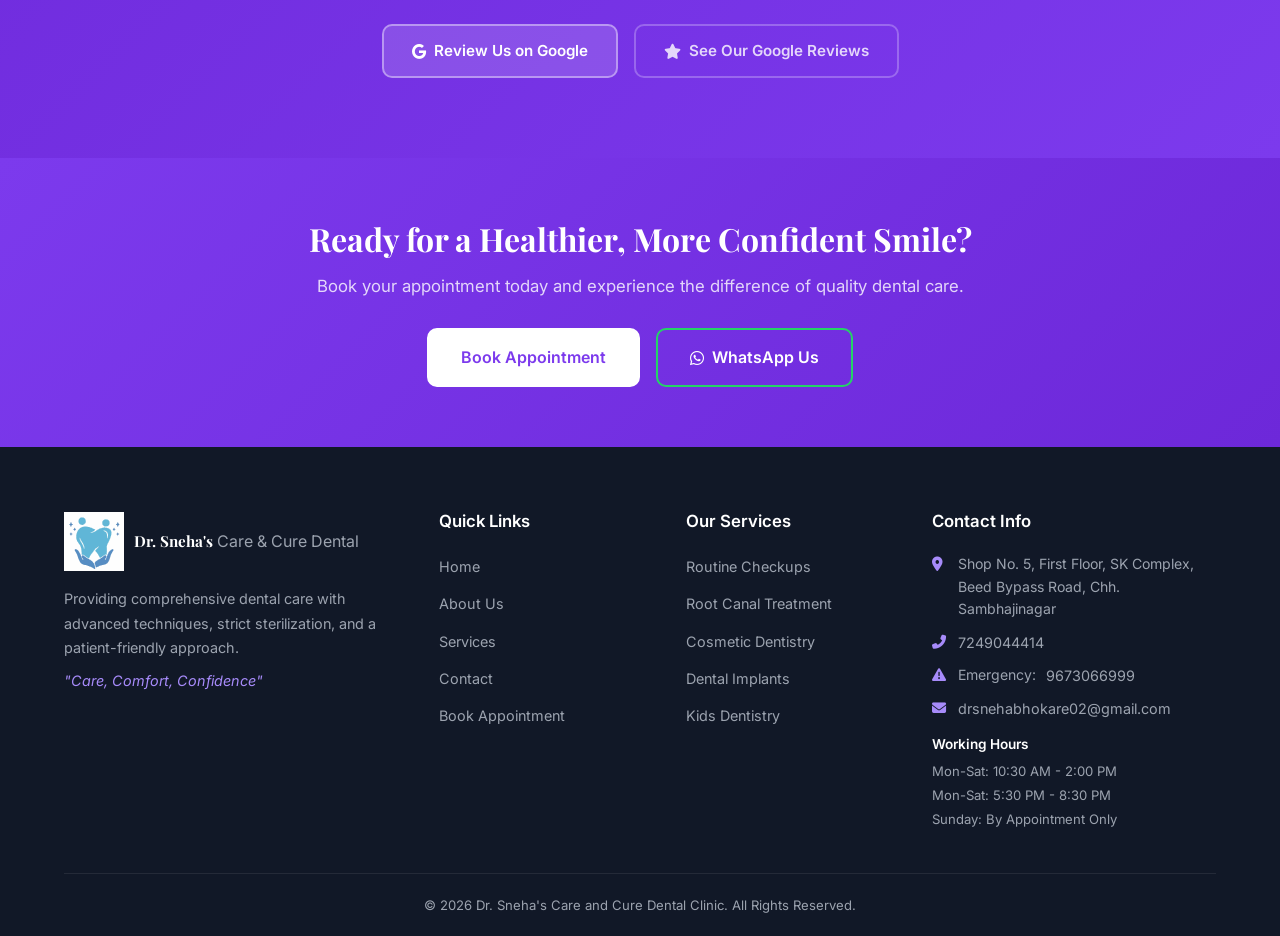
==== commit c5636a9a: "logo changes" ====
--- a/index.html
+++ b/index.html
@@ -29,6 +29,7 @@
         .gallery-dots{position:absolute;bottom:16px;left:50%;transform:translateX(-50%);display:flex;gap:8px;z-index:2}
         .gallery-dot{width:10px;height:10px;border-radius:50%;border:2px solid rgba(255,255,255,.7);background:transparent;cursor:pointer;padding:0}
         .gallery-dot.active{background:#fff;border-color:#fff;transform:scale(1.2)}
+        .gallery-slide-portrait img{object-fit:contain;background:#111827}
         @media(max-width:768px){.gallery-slide img{height:240px}.gallery-btn{width:36px;height:36px;font-size:.8rem}.gallery-caption{font-size:.88rem;padding:14px 16px}.gallery-dot{width:8px;height:8px}}
         @media(max-width:480px){.gallery-slide img{height:200px}.gallery-btn{width:32px;height:32px;font-size:.7rem}.gallery-caption{font-size:.82rem;padding:10px 14px}.gallery-dot{width:7px;height:7px}}
     </style>
@@ -52,7 +53,7 @@
     <nav class="navbar" id="navbar">
         <div class="container nav-content">
             <a href="index.html" class="logo">
-                <span class="logo-icon"><i class="fas fa-tooth"></i></span>
+                <span class="logo-icon"><img src="images/logo.svg" alt="Clinic Logo" class="logo-svg"></span>
                 <span class="logo-name">Dr. Sneha's Care 'n' Cure Dental Clinic</span>
             </a>
             <ul class="nav-links" id="navLinks">
@@ -256,11 +257,11 @@
                         <img src="images/clinic-waiting-area.jpg" alt="Patient waiting area with view of treatment room" loading="lazy">
                         <div class="gallery-caption">Waiting Area</div>
                     </div>
-                    <div class="gallery-slide">
+                    <div class="gallery-slide gallery-slide-portrait">
                         <img src="images/clinic-reception.jpg" alt="Reception area with professional certifications" loading="lazy">
                         <div class="gallery-caption">Reception &amp; Credentials</div>
                     </div>
-                    <div class="gallery-slide">
+                    <div class="gallery-slide gallery-slide-portrait">
                         <img src="images/clinic-waiting-chairs.jpg" alt="Comfortable seating in waiting area" loading="lazy">
                         <div class="gallery-caption">Patient Seating</div>
                     </div>
@@ -320,6 +321,14 @@
                         </div>
                     </div>
                 </div>
+            </div>
+            <div class="google-review-cta">
+                <a href="https://www.google.com/maps/search/Dr+Sneha's+Care+N+Cure+Dental+Clinic+SK+Complex+Beed+Bypass+Road+Chhatrapati+Sambhajinagar" class="btn btn-google-review" target="_blank" rel="noopener noreferrer">
+                    <i class="fab fa-google"></i> Review Us on Google
+                </a>
+                <a href="https://www.google.com/maps/search/Dr+Sneha's+Care+N+Cure+Dental+Clinic+SK+Complex+Beed+Bypass+Road+Chhatrapati+Sambhajinagar" class="btn btn-google-reviews-see" target="_blank" rel="noopener noreferrer">
+                    <i class="fas fa-star"></i> See Our Google Reviews
+                </a>
             </div>
         </div>
     </section>
@@ -344,7 +353,7 @@
             <div class="footer-grid">
                 <div class="footer-col">
                     <div class="footer-logo">
-                        <span class="logo-icon"><i class="fas fa-tooth"></i></span>
+                        <span class="logo-icon"><img src="images/logo.svg" alt="Clinic Logo" class="logo-svg"></span>
                         <div class="logo-text">
                             <span class="logo-name">Dr. Sneha's</span>
                             <span class="logo-tagline">Care &amp; Cure Dental</span>
--- a/css/styles.css
+++ b/css/styles.css
@@ -174,15 +174,19 @@
 }
 
 .logo-icon {
-    width: 44px;
-    height: 44px;
-    background: linear-gradient(135deg, var(--primary), var(--primary-light));
+    width: 60px;
+    height: 60px;
     border-radius: var(--radius);
     display: flex;
     align-items: center;
     justify-content: center;
-    color: var(--white);
-    font-size: 1.2rem;
+    flex-shrink: 0;
+}
+
+.logo-svg {
+    width: 100%;
+    height: 100%;
+    object-fit: contain;
 }
 
 .logo-name {
@@ -850,6 +854,11 @@
     transform: scale(1.2);
 }
 
+.gallery-slide-portrait img {
+    object-fit: contain;
+    background: var(--gray-900);
+}
+
 /* --- Feature Images (About page) --- */
 .feature-image {
     border-radius: var(--radius-lg);
@@ -945,6 +954,57 @@
 .testimonial-author span {
     color: var(--lavender);
     font-size: 0.8rem;
+}
+
+/* --- Google Review CTA --- */
+.google-review-cta {
+    display: flex;
+    justify-content: center;
+    gap: 16px;
+    margin-top: 40px;
+    flex-wrap: wrap;
+}
+
+.btn-google-review {
+    background: rgba(255, 255, 255, 0.15);
+    color: var(--white);
+    border: 2px solid rgba(255, 255, 255, 0.4);
+    padding: 12px 28px;
+    border-radius: var(--radius);
+    font-weight: 600;
+    font-size: 0.95rem;
+    display: inline-flex;
+    align-items: center;
+    gap: 8px;
+    transition: var(--transition);
+}
+
+.btn-google-review:hover {
+    background: var(--white);
+    color: var(--primary-dark);
+    border-color: var(--white);
+    transform: translateY(-2px);
+}
+
+.btn-google-reviews-see {
+    background: transparent;
+    color: rgba(255, 255, 255, 0.8);
+    border: 2px solid rgba(255, 255, 255, 0.25);
+    padding: 12px 28px;
+    border-radius: var(--radius);
+    font-weight: 600;
+    font-size: 0.95rem;
+    display: inline-flex;
+    align-items: center;
+    gap: 8px;
+    transition: var(--transition);
+}
+
+.btn-google-reviews-see:hover {
+    background: rgba(255, 255, 255, 0.1);
+    color: var(--white);
+    border-color: rgba(255, 255, 255, 0.5);
+    transform: translateY(-2px);
 }
 
 /* --- CTA Section --- */
@@ -1534,6 +1594,11 @@
     box-shadow: var(--shadow-md);
 }
 
+.map-fallback {
+    text-align: center;
+    margin-top: 16px;
+}
+
 /* --- Footer --- */
 .footer {
     background: var(--gray-900);
@@ -1557,7 +1622,7 @@
 }
 
 .footer-logo .logo-icon {
-    background: var(--primary);
+    background: transparent;
 }
 
 .footer-logo .logo-name {
@@ -1810,8 +1875,8 @@
 
     /* Logo */
     .logo-icon {
-        width: 36px;
-        height: 36px;
+        width: 48px;
+        height: 48px;
         font-size: 1rem;
         border-radius: 8px;
     }
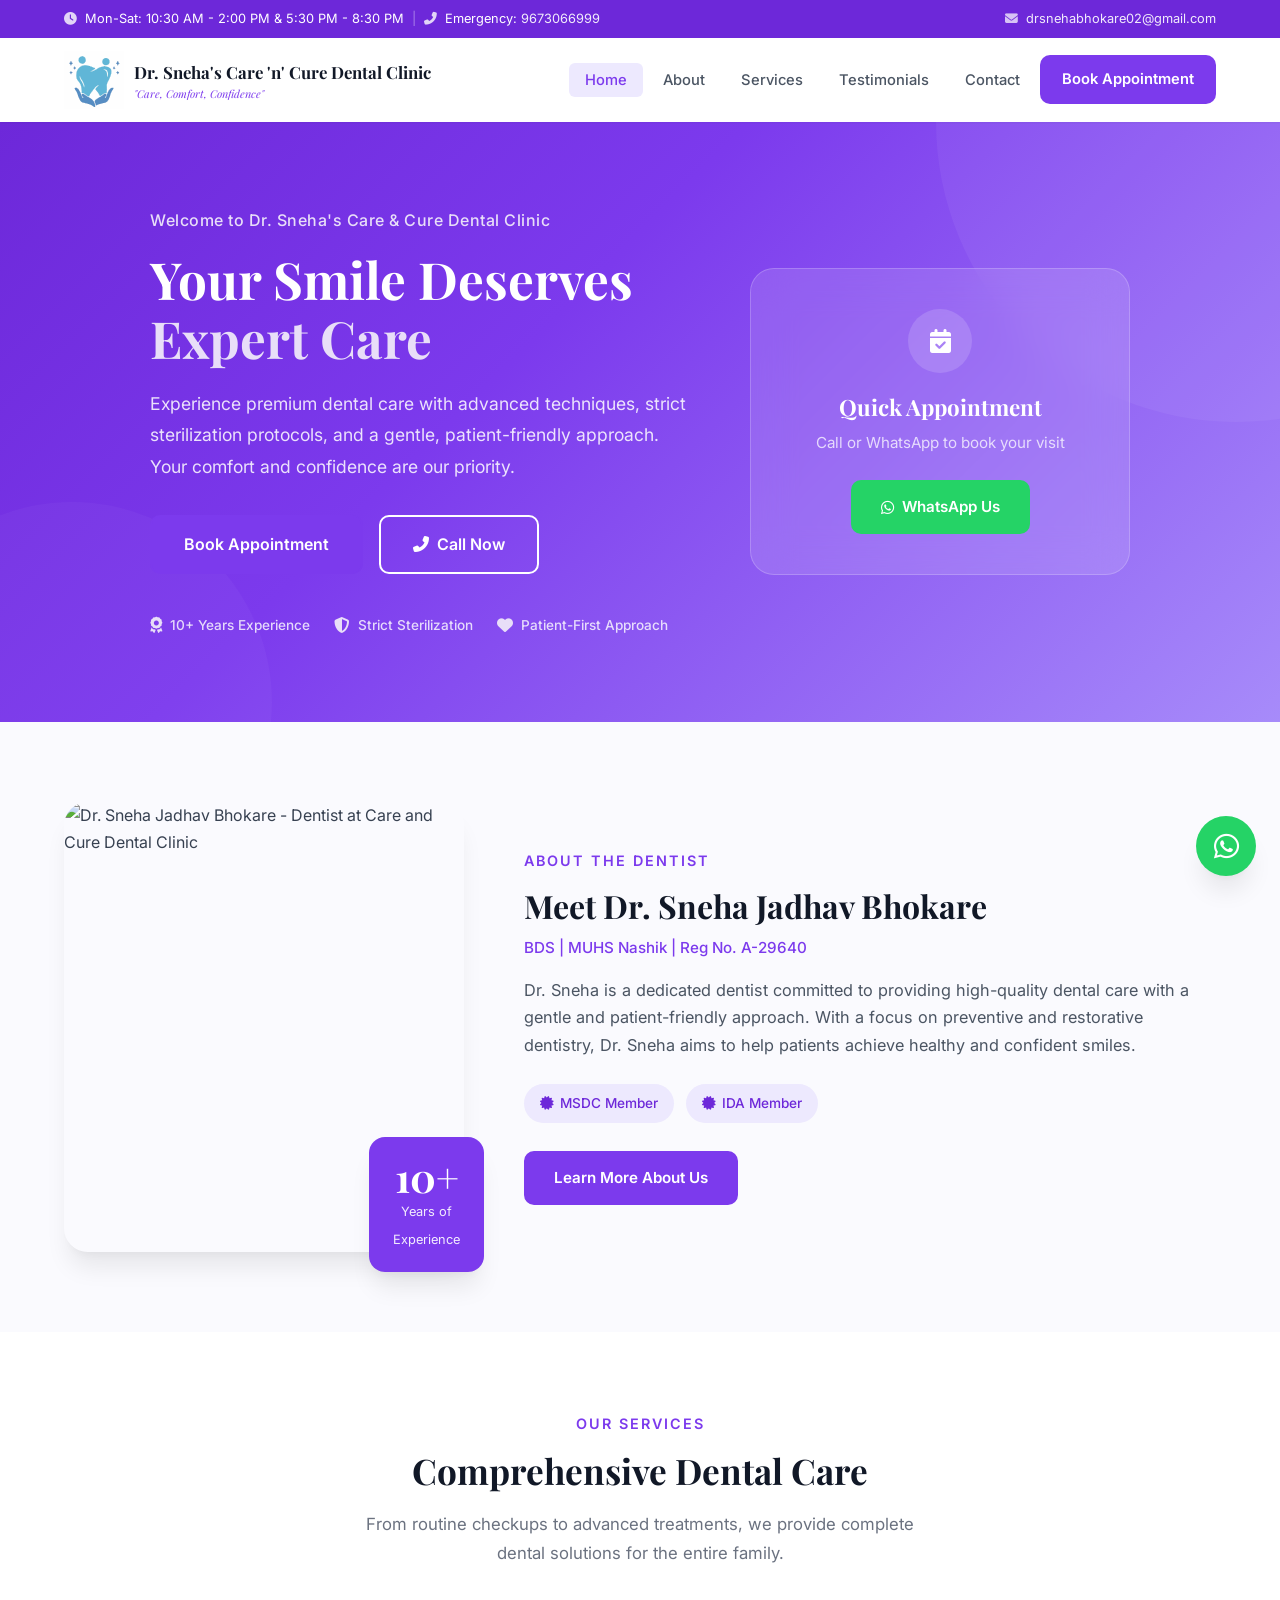
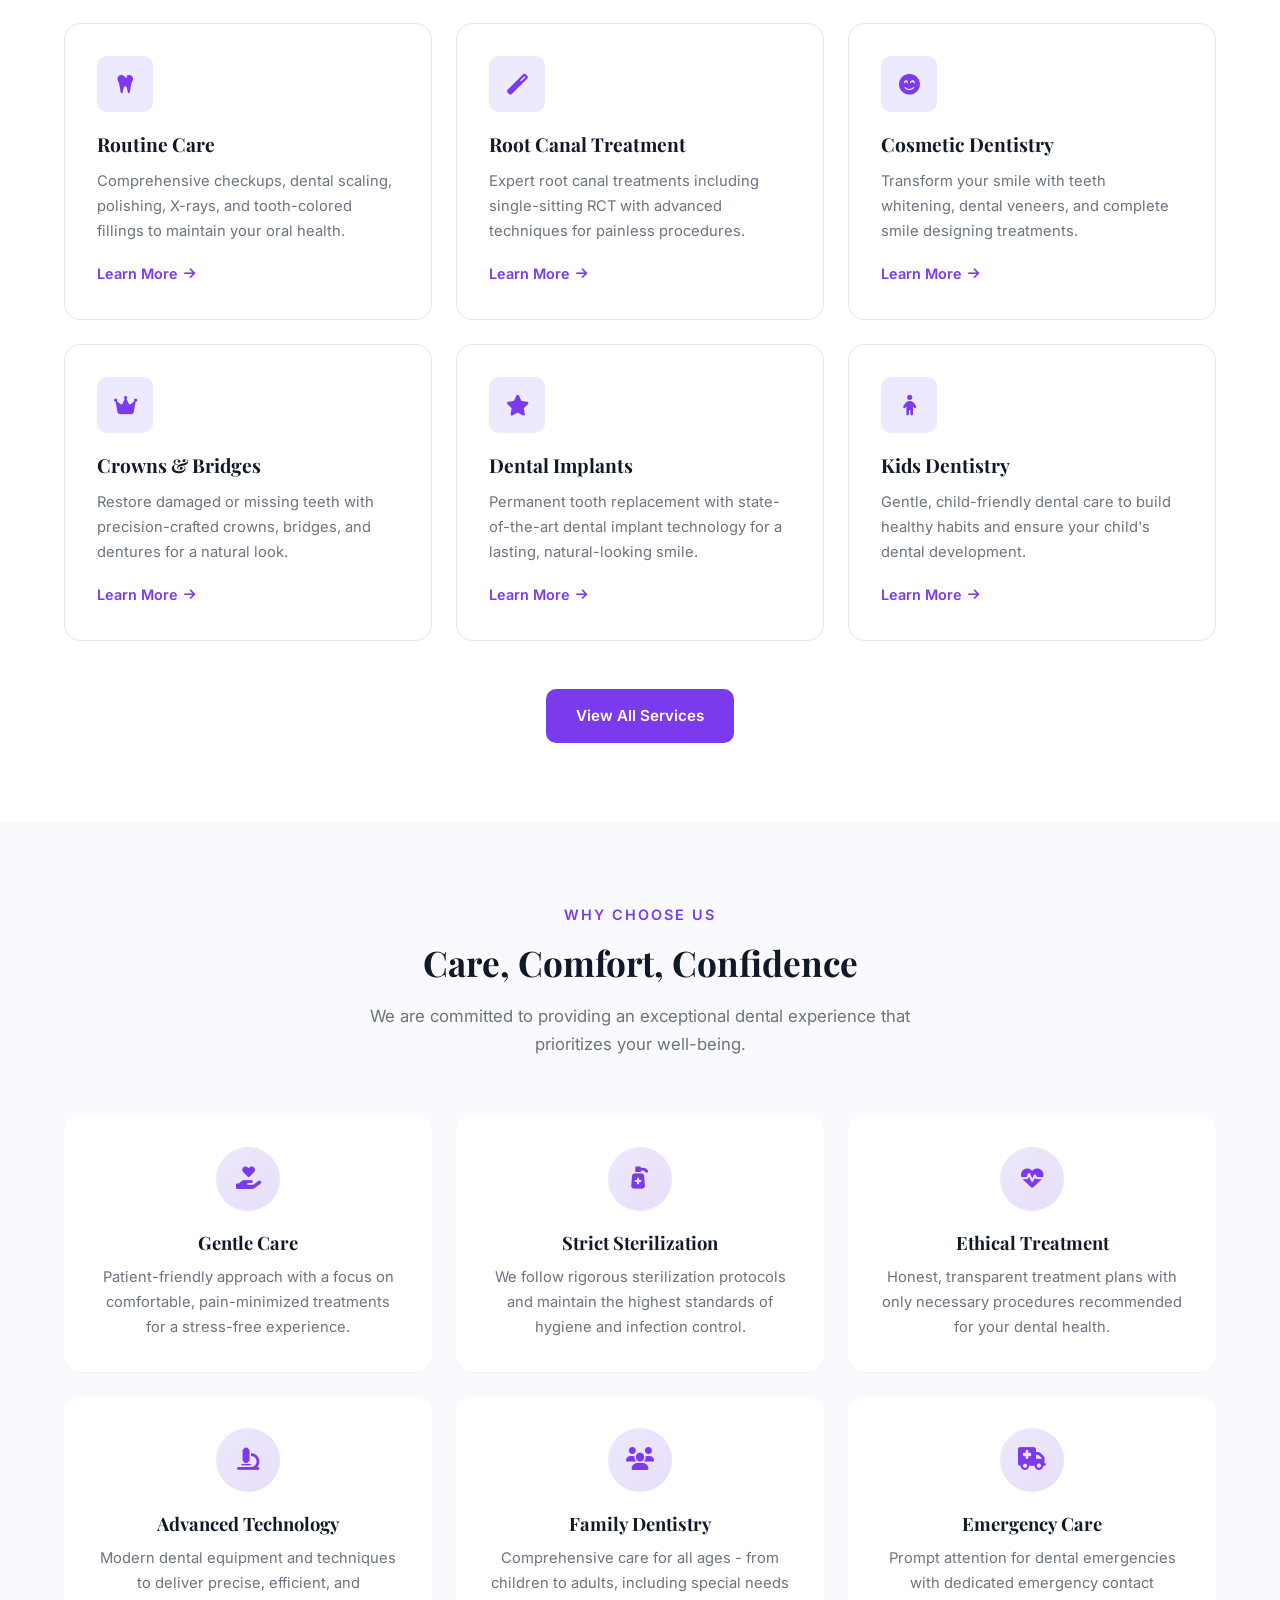
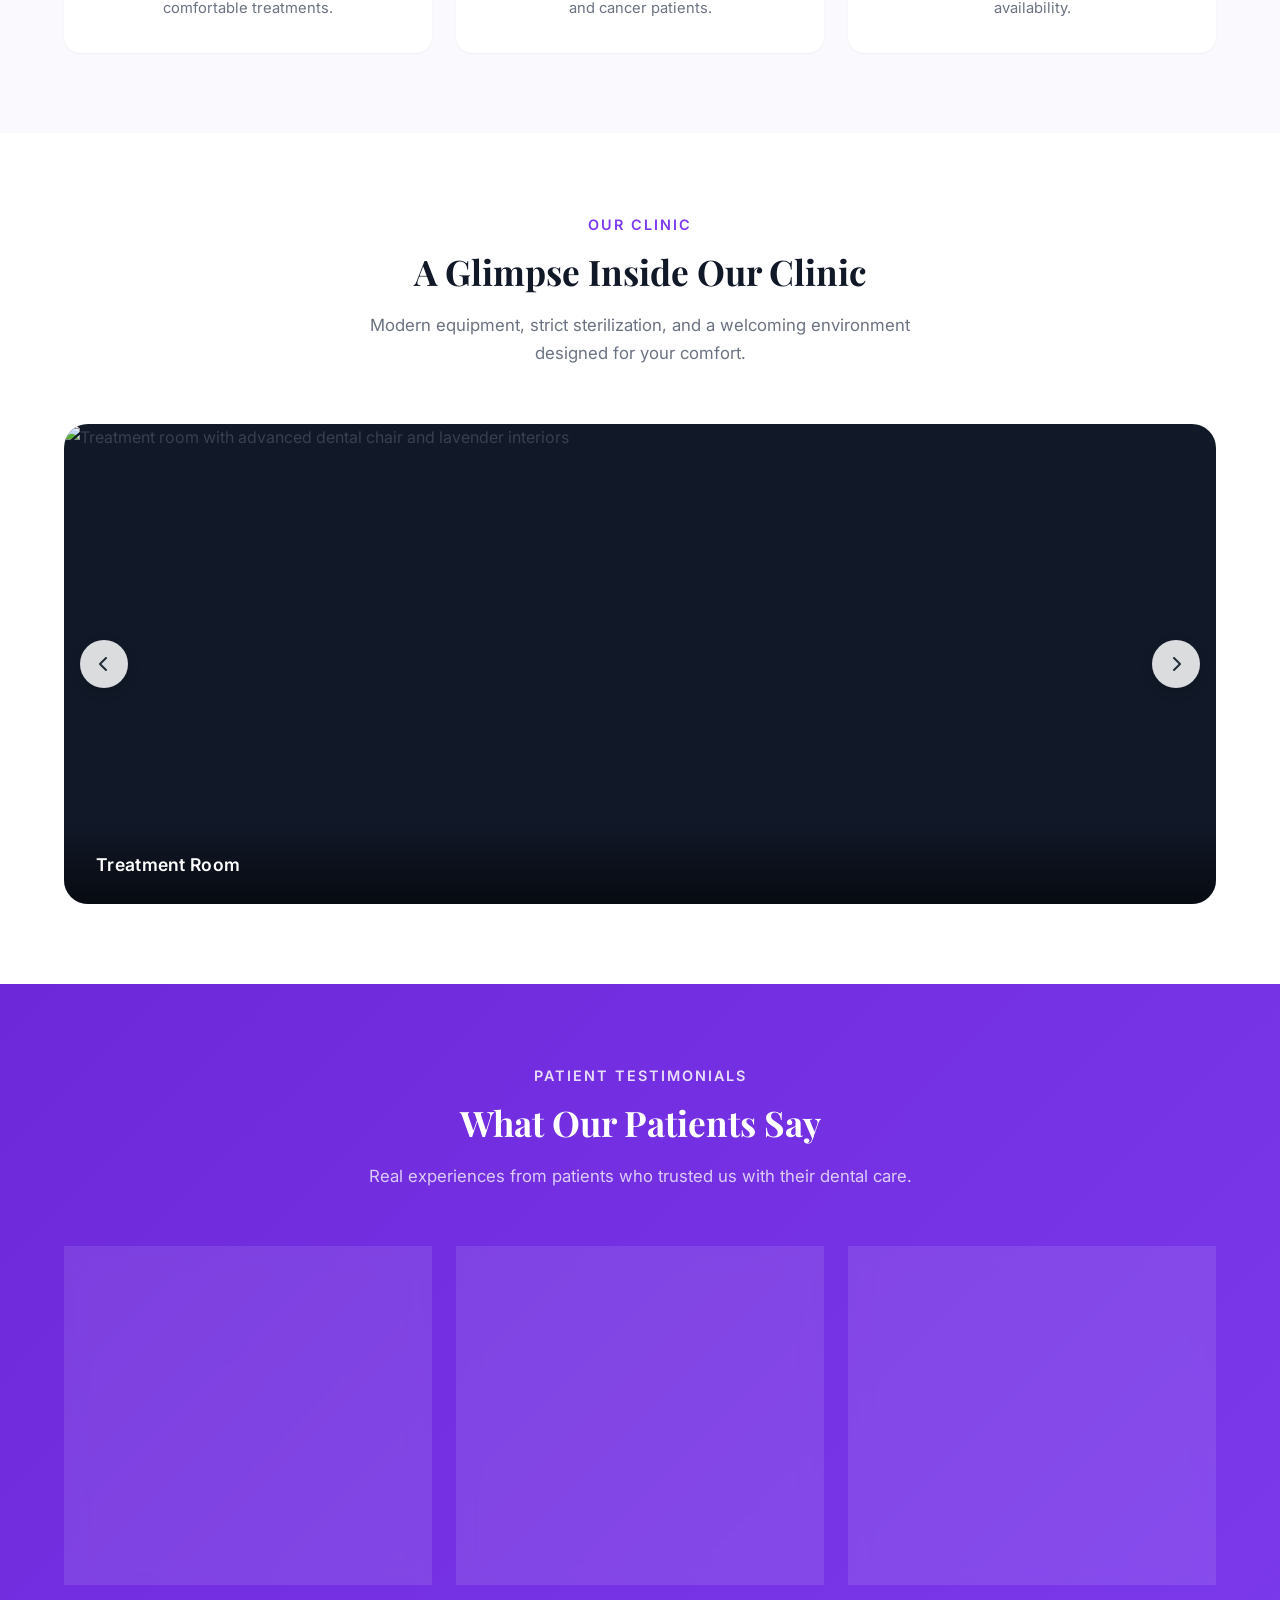
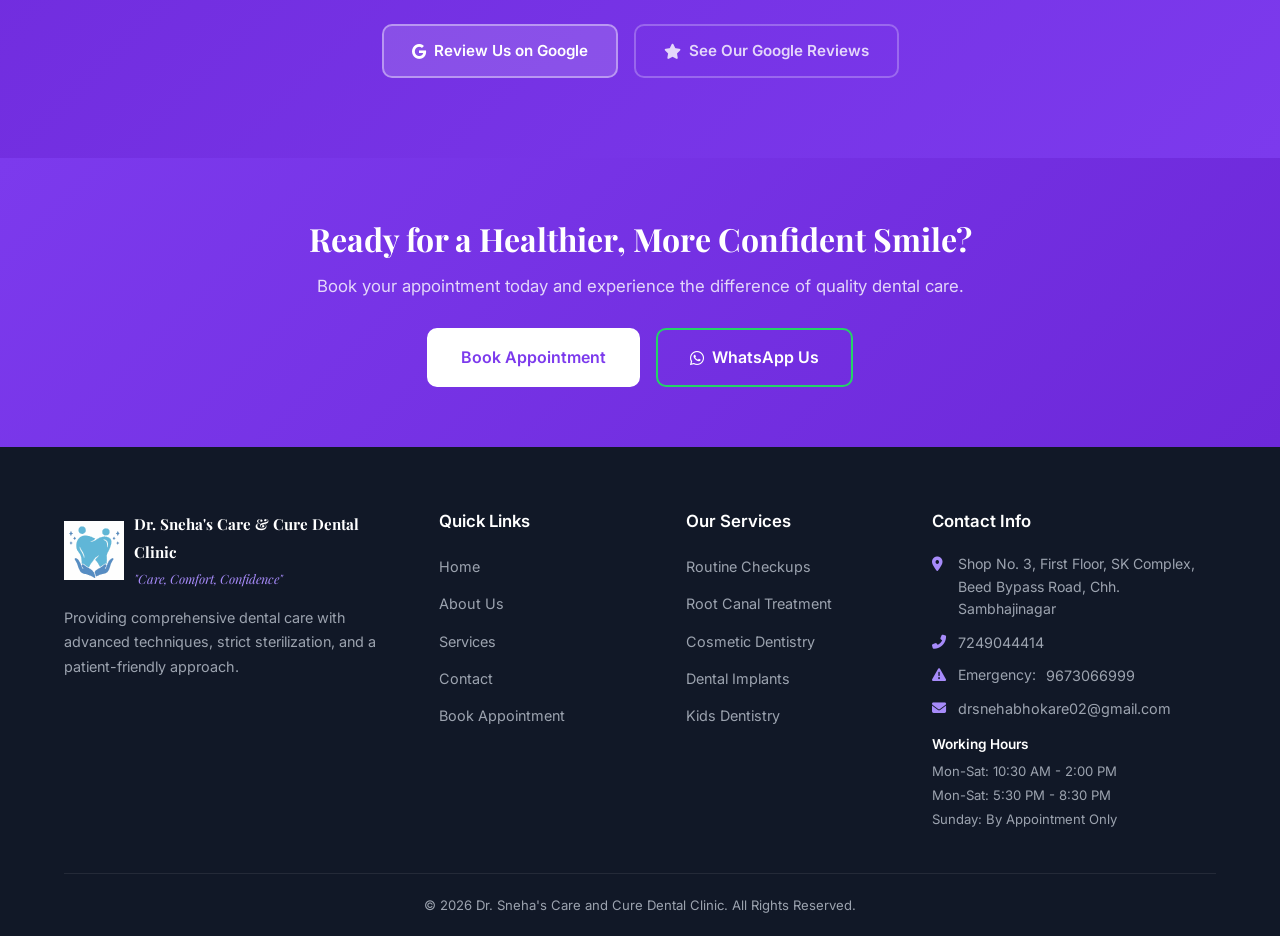
==== commit 06a13d07: "tagline change , address change and add service images" ====
--- a/index.html
+++ b/index.html
@@ -54,7 +54,10 @@
         <div class="container nav-content">
             <a href="index.html" class="logo">
                 <span class="logo-icon"><img src="images/logo.svg" alt="Clinic Logo" class="logo-svg"></span>
-                <span class="logo-name">Dr. Sneha's Care 'n' Cure Dental Clinic</span>
+                <div class="logo-text">
+                    <span class="logo-name">Dr. Sneha's Care 'n' Cure Dental Clinic</span>
+                    <span class="logo-motto nav-motto">"Care, Comfort, Confidence"</span>
+                </div>
             </a>
             <ul class="nav-links" id="navLinks">
                 <li><a href="index.html" class="active">Home</a></li>
@@ -356,11 +359,11 @@
                         <span class="logo-icon"><img src="images/logo.svg" alt="Clinic Logo" class="logo-svg"></span>
                         <div class="logo-text">
                             <span class="logo-name">Dr. Sneha's</span>
-                            <span class="logo-tagline">Care &amp; Cure Dental</span>
+                            <span class="logo-tagline">Care &amp; Cure Dental Clinic</span>
+                            <span class="logo-motto">"Care, Comfort, Confidence"</span>
                         </div>
                     </div>
                     <p>Providing comprehensive dental care with advanced techniques, strict sterilization, and a patient-friendly approach.</p>
-                    <p class="tagline-footer"><em>"Care, Comfort, Confidence"</em></p>
                 </div>
                 <div class="footer-col">
                     <h4>Quick Links</h4>
@@ -385,7 +388,7 @@
                 <div class="footer-col">
                     <h4>Contact Info</h4>
                     <ul class="contact-list">
-                        <li><i class="fas fa-map-marker-alt"></i> Shop No. 5, First Floor, SK Complex, Beed Bypass Road, Chh. Sambhajinagar</li>
+                        <li><i class="fas fa-map-marker-alt"></i> Shop No. 3, First Floor, SK Complex, Beed Bypass Road, Chh. Sambhajinagar</li>
                         <li><i class="fas fa-phone-alt"></i> <a href="tel:7249044414">7249044414</a></li>
                         <li><i class="fas fa-exclamation-triangle"></i> Emergency: <a href="tel:9673066999">9673066999</a></li>
                         <li><i class="fas fa-envelope"></i> <a href="mailto:drsnehabhokare02@gmail.com">drsnehabhokare02@gmail.com</a></li>
--- a/css/styles.css
+++ b/css/styles.css
@@ -198,6 +198,17 @@
     white-space: nowrap;
 }
 
+.nav-motto {
+    display: block;
+    color: var(--primary);
+    font-family: var(--font-heading);
+    font-size: 0.68rem;
+    font-style: italic;
+    font-weight: 400;
+    line-height: 1.2;
+    white-space: nowrap;
+}
+
 .nav-links {
     display: flex;
     align-items: center;
@@ -1271,7 +1282,7 @@
 
 /* --- Services Detail Page --- */
 .service-detail-block {
-    padding: 60px 0;
+    padding: 64px 0;
     border-bottom: 1px solid var(--gray-200);
 }
 
@@ -1283,22 +1294,38 @@
     background: var(--off-white);
 }
 
+.service-detail-inner {
+    display: flex;
+    gap: 64px;
+    align-items: center;
+}
+
+.service-detail-block.alt .service-detail-inner {
+    flex-direction: row-reverse;
+}
+
+.service-detail-image {
+    flex: 0 0 420px;
+    height: 380px;
+    border-radius: 16px;
+    overflow: hidden;
+    box-shadow: var(--shadow-lg);
+}
+
+.service-detail-image img {
+    width: 100%;
+    height: 100%;
+    object-fit: cover;
+    display: block;
+    transition: transform 0.4s ease;
+}
+
+.service-detail-image:hover img {
+    transform: scale(1.04);
+}
+
 .service-detail-content {
-    max-width: 800px;
-    margin: 0 auto;
-}
-
-.service-detail-icon {
-    width: 64px;
-    height: 64px;
-    background: var(--primary-lightest);
-    border-radius: var(--radius-lg);
-    display: flex;
-    align-items: center;
-    justify-content: center;
-    color: var(--primary);
-    font-size: 1.5rem;
-    margin-bottom: 20px;
+    flex: 1;
 }
 
 .service-detail-content h2 {
@@ -1629,6 +1656,23 @@
     color: var(--white);
     white-space: normal;
     font-size: 0.95rem;
+}
+
+.footer-logo .logo-tagline {
+    color: var(--white);
+    font-family: var(--font-heading);
+    font-size: 0.95rem;
+    font-weight: 700;
+    white-space: normal;
+}
+
+.footer-logo .logo-motto {
+    display: block;
+    color: var(--primary-light, #a78bfa);
+    font-family: var(--font-heading);
+    font-size: 0.8rem;
+    font-style: italic;
+    margin-top: 2px;
 }
 
 .footer-col p {
@@ -2170,11 +2214,15 @@
         padding: 40px 0;
     }
 
-    .service-detail-icon {
-        width: 52px;
-        height: 52px;
-        font-size: 1.3rem;
-        margin-bottom: 16px;
+    .service-detail-inner {
+        flex-direction: column !important;
+        gap: 28px;
+    }
+
+    .service-detail-image {
+        flex: none;
+        width: 100%;
+        height: 260px;
     }
 
     .service-detail-content h2 {
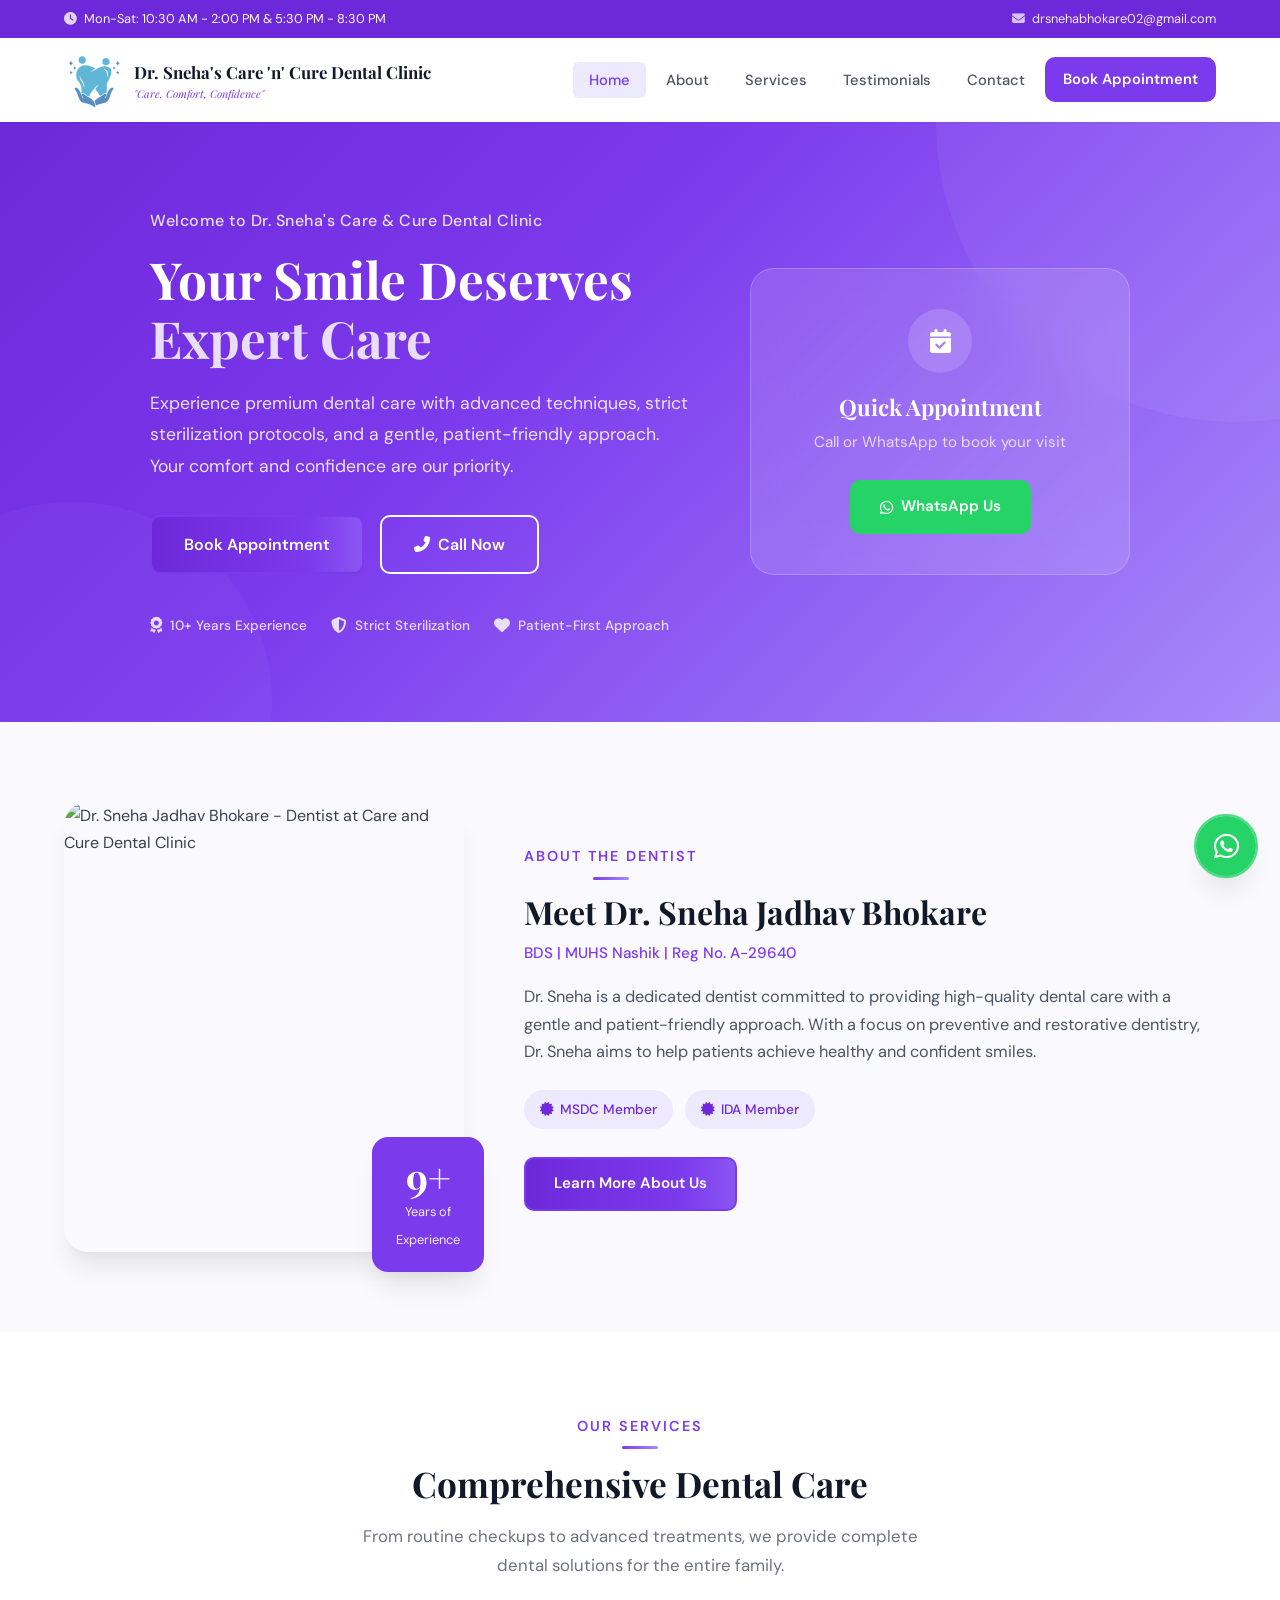
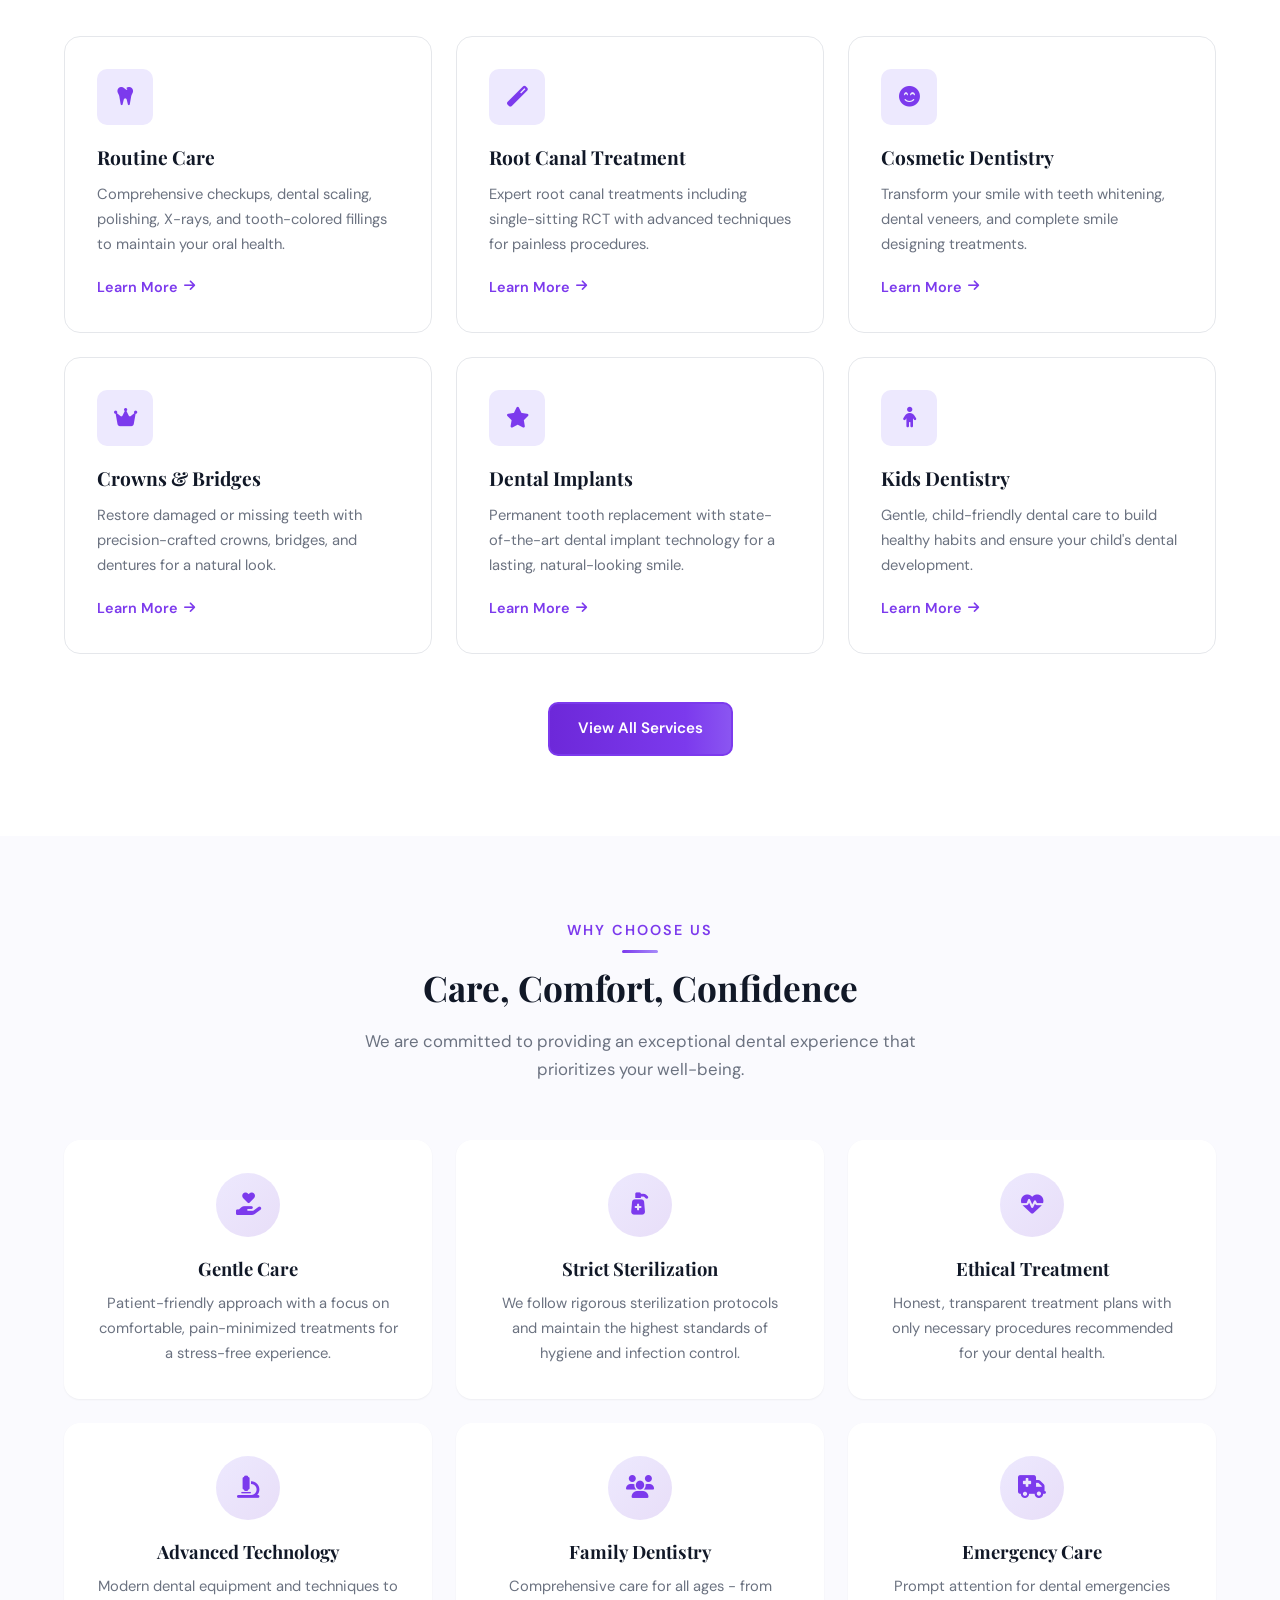
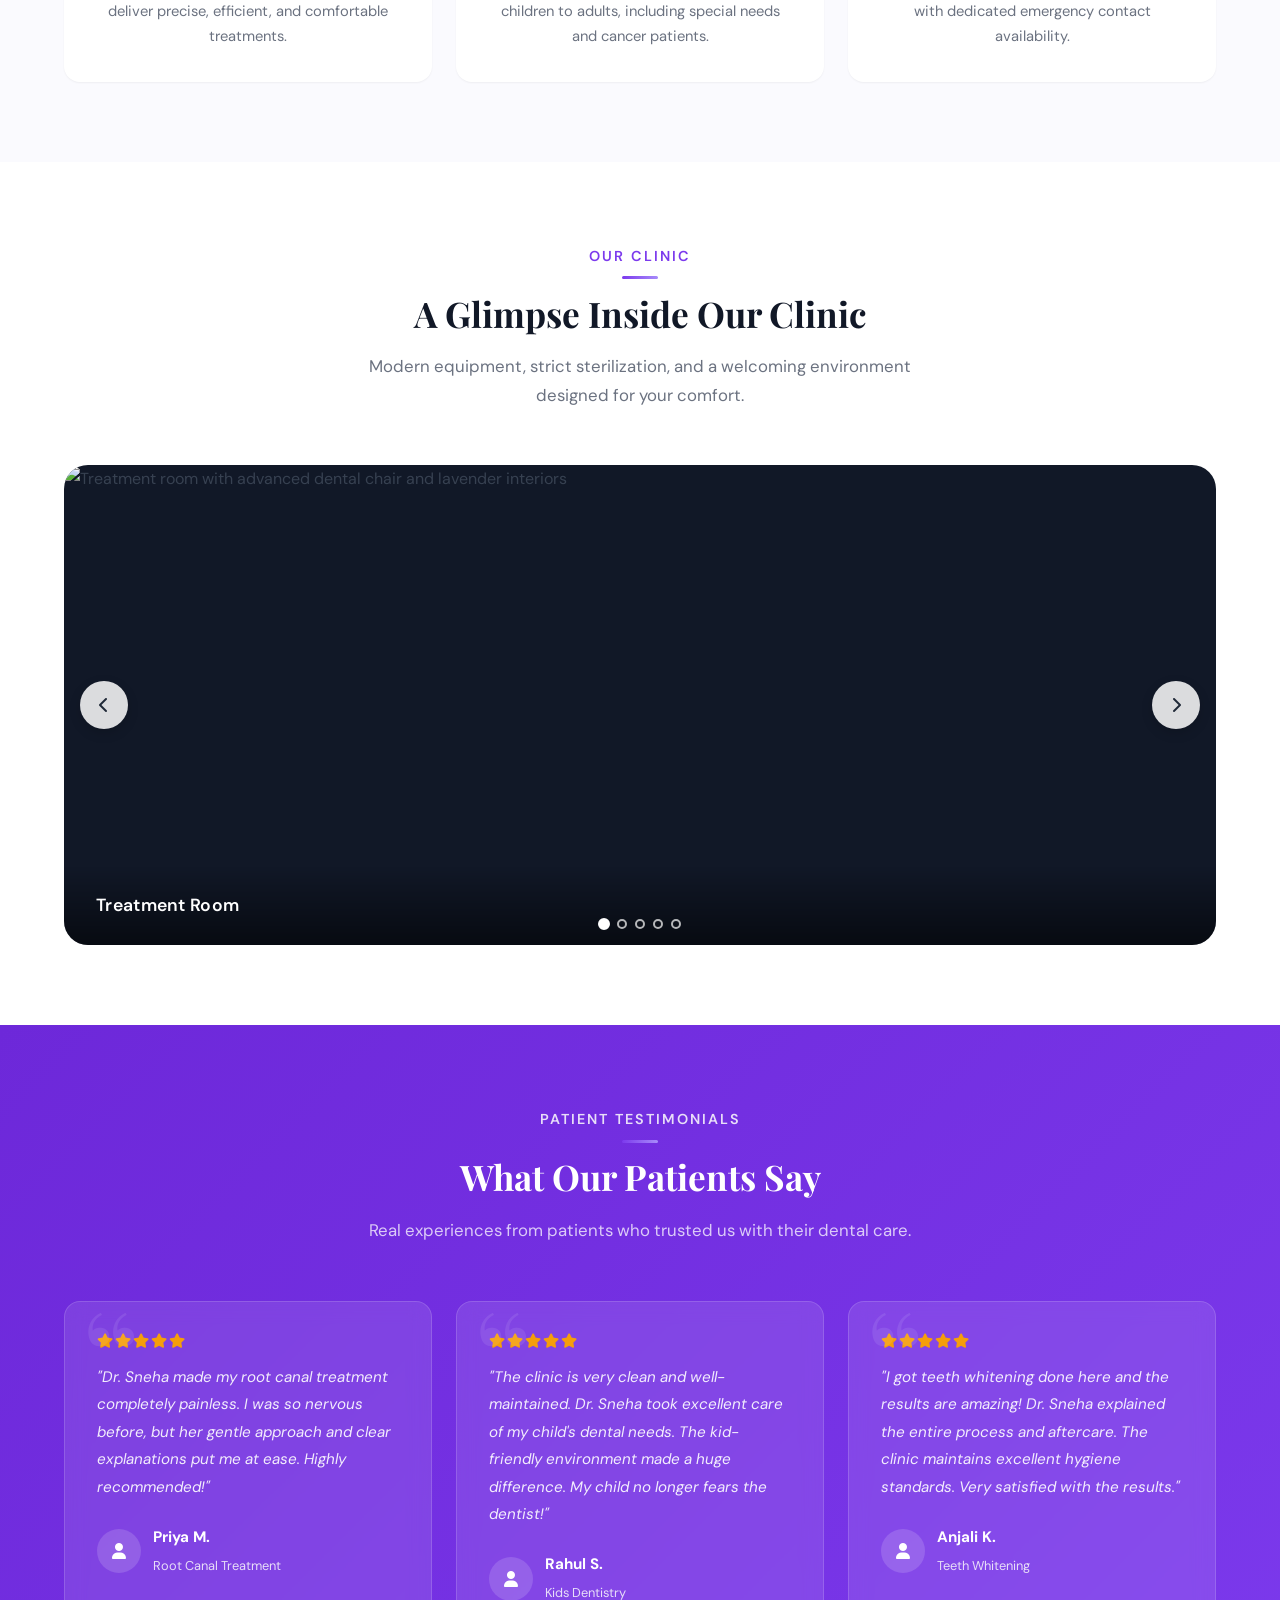
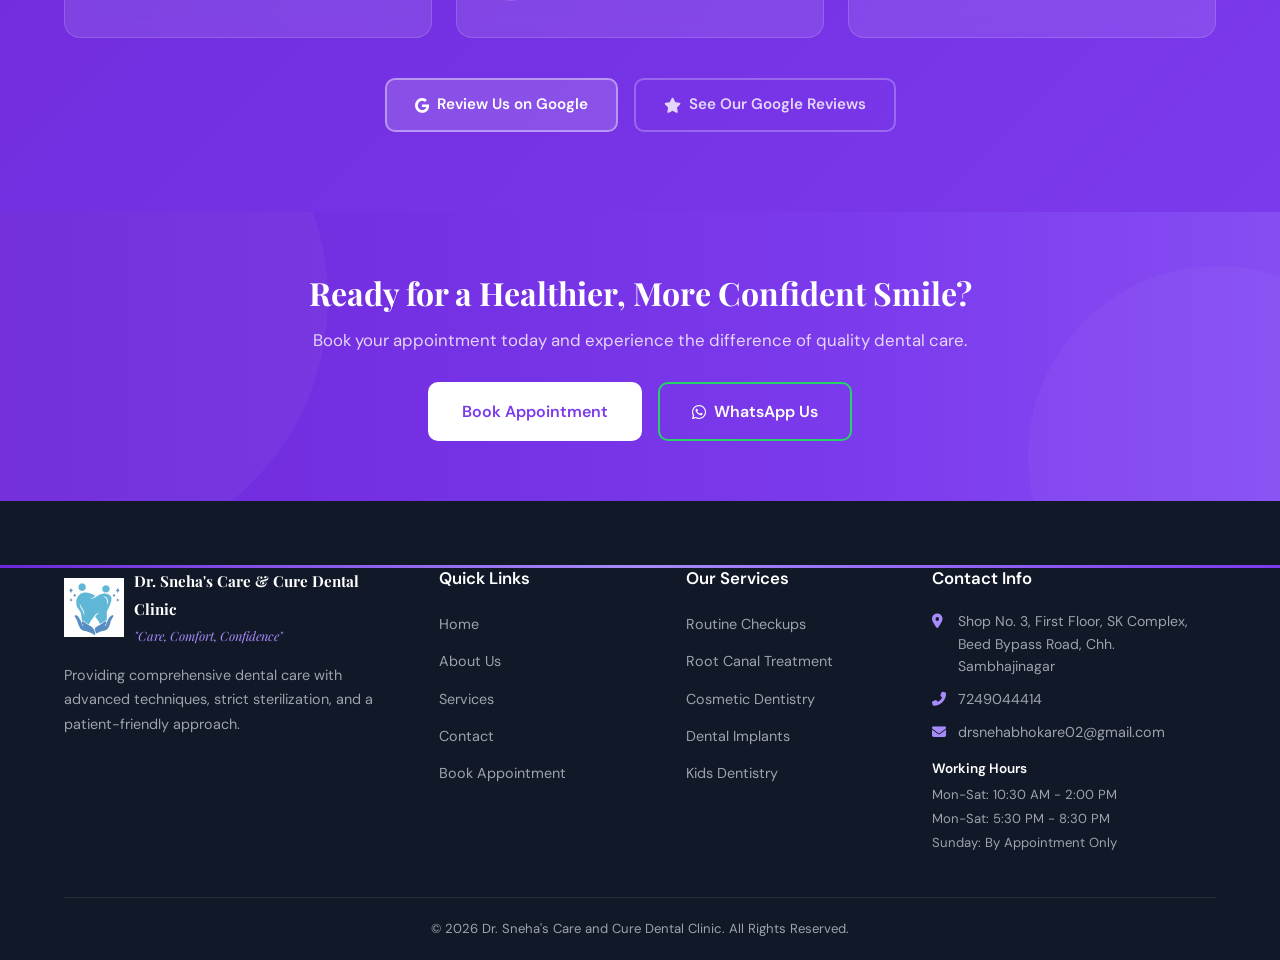
==== commit 1caacfd2: "ui/ux enhancements" ====
--- a/index.html
+++ b/index.html
@@ -13,7 +13,7 @@
     <title>Dr. Sneha's Care and Cure Dental Clinic | Care, Comfort, Confidence</title>
     <link rel="preconnect" href="https://fonts.googleapis.com">
     <link rel="preconnect" href="https://fonts.gstatic.com" crossorigin>
-    <link href="https://fonts.googleapis.com/css2?family=Playfair+Display:wght@400;500;600;700&family=Inter:wght@300;400;500;600;700&display=swap" rel="stylesheet">
+    <link href="https://fonts.googleapis.com/css2?family=Playfair+Display:ital,wght@0,400;0,500;0,600;0,700;1,400&family=DM+Sans:ital,wght@0,300;0,400;0,500;0,600;0,700;1,400&display=swap" rel="stylesheet">
     <link rel="stylesheet" href="https://cdnjs.cloudflare.com/ajax/libs/font-awesome/6.5.1/css/all.min.css">
     <link rel="stylesheet" href="css/styles.css">
     <style>
@@ -40,8 +40,6 @@
         <div class="container top-bar-content">
             <div class="top-bar-left">
                 <span><i class="fas fa-clock"></i> Mon-Sat: 10:30 AM - 2:00 PM &amp; 5:30 PM - 8:30 PM</span>
-                <span class="top-bar-divider">|</span>
-                <span><i class="fas fa-phone-alt"></i> Emergency: <a href="tel:9673066999">9673066999</a></span>
             </div>
             <div class="top-bar-right">
                 <a href="mailto:drsnehabhokare02@gmail.com"><i class="fas fa-envelope"></i> drsnehabhokare02@gmail.com</a>
@@ -390,7 +388,6 @@
                     <ul class="contact-list">
                         <li><i class="fas fa-map-marker-alt"></i> Shop No. 3, First Floor, SK Complex, Beed Bypass Road, Chh. Sambhajinagar</li>
                         <li><i class="fas fa-phone-alt"></i> <a href="tel:7249044414">7249044414</a></li>
-                        <li><i class="fas fa-exclamation-triangle"></i> Emergency: <a href="tel:9673066999">9673066999</a></li>
                         <li><i class="fas fa-envelope"></i> <a href="mailto:drsnehabhokare02@gmail.com">drsnehabhokare02@gmail.com</a></li>
                     </ul>
                     <div class="footer-hours">
--- a/css/styles.css
+++ b/css/styles.css
@@ -30,7 +30,7 @@
     --danger: #EF4444;
     --whatsapp: #25D366;
     --font-heading: 'Playfair Display', Georgia, serif;
-    --font-body: 'Inter', -apple-system, BlinkMacSystemFont, sans-serif;
+    --font-body: 'DM Sans', -apple-system, BlinkMacSystemFont, sans-serif;
     --shadow-sm: 0 1px 2px rgba(0, 0, 0, 0.05);
     --shadow: 0 4px 6px -1px rgba(0, 0, 0, 0.07), 0 2px 4px -2px rgba(0, 0, 0, 0.05);
     --shadow-md: 0 10px 15px -3px rgba(0, 0, 0, 0.08), 0 4px 6px -4px rgba(0, 0, 0, 0.05);
@@ -234,9 +234,10 @@
 .btn-nav {
     background: var(--primary) !important;
     color: var(--white) !important;
-    padding: 10px 20px !important;
+    padding: 8px 16px !important;
     border-radius: var(--radius) !important;
     font-weight: 600 !important;
+    font-size: 0.92rem !important;
 }
 
 .btn-nav:hover {
@@ -1602,7 +1603,7 @@
 
 /* --- Map Section --- */
 .map-section {
-    padding: 60px 0 0;
+    padding: 60px 0 60px;
 }
 
 .map-title {
@@ -1954,9 +1955,9 @@
     }
 
     .nav-links a {
-        padding: 14px 16px;
+        padding: 8px 12px;
         width: 100%;
-        font-size: 0.95rem;
+        font-size: 0.88rem;
         border-radius: var(--radius-sm);
     }
 
@@ -2375,7 +2376,7 @@
 
     /* Map */
     .map-section {
-        padding: 40px 0 0;
+        padding: 40px 0 40px;
     }
 
     .map-title {
@@ -2568,5 +2569,465 @@
     .animate-ready {
         opacity: 1;
         transform: none;
-    }
-}
+        filter: none;
+    }
+
+    .hero-subtitle,
+    .hero h1,
+    .hero-description,
+    .hero-cta,
+    .hero-badges {
+        animation: none !important;
+        opacity: 1 !important;
+        filter: none !important;
+    }
+
+    .hero-card,
+    .hero::before,
+    .hero::after,
+    .cta-section {
+        animation: none !important;
+    }
+
+    .whatsapp-float::before,
+    .whatsapp-float::after {
+        animation: none !important;
+        display: none;
+    }
+}
+
+/* =====================================================
+   RICH MOTION & VISUAL ENHANCEMENTS
+   ===================================================== */
+
+/* ── KEYFRAME ANIMATIONS ── */
+
+@keyframes orbFloat1 {
+    0%, 100% { transform: translate(0, 0) scale(1); }
+    33%       { transform: translate(50px, -60px) scale(1.15); }
+    66%       { transform: translate(-30px, 30px) scale(0.92); }
+}
+
+@keyframes orbFloat2 {
+    0%, 100% { transform: translate(0, 0) scale(1); }
+    33%       { transform: translate(-60px, 40px) scale(1.12); }
+    66%       { transform: translate(35px, -45px) scale(1.2); }
+}
+
+@keyframes cardFloat {
+    0%, 100% { transform: translateY(0px) rotate(0deg); }
+    50%       { transform: translateY(-14px) rotate(0.3deg); }
+}
+
+@keyframes heroReveal {
+    from {
+        opacity: 0;
+        transform: translateY(28px);
+        filter: blur(8px);
+    }
+    to {
+        opacity: 1;
+        transform: translateY(0);
+        filter: blur(0);
+    }
+}
+
+@keyframes gradientShift {
+    0%, 100% { background-position: 0% 50%; }
+    50%       { background-position: 100% 50%; }
+}
+
+@keyframes ringPulse {
+    0%   { transform: scale(1); opacity: 0.65; }
+    100% { transform: scale(2.5); opacity: 0; }
+}
+
+@keyframes underlineReveal {
+    from { transform: scaleX(0); opacity: 0; }
+    to   { transform: scaleX(1); opacity: 1; }
+}
+
+@keyframes iconPop {
+    0%, 100% { transform: scale(1); }
+    40%       { transform: scale(1.2); }
+    70%       { transform: scale(0.93); }
+}
+
+@keyframes footerShimmer {
+    0%   { background-position: -200% center; }
+    100% { background-position: 200% center; }
+}
+
+/* ── HERO: ANIMATED BACKGROUND ORBS ── */
+
+.hero::before {
+    animation: orbFloat1 14s ease-in-out infinite;
+}
+
+.hero::after {
+    animation: orbFloat2 18s ease-in-out infinite;
+}
+
+/* ── HERO: STAGGERED TEXT REVEAL ── */
+
+.hero-subtitle {
+    opacity: 0;
+    animation: heroReveal 0.9s cubic-bezier(0.16, 1, 0.3, 1) forwards;
+    animation-delay: 0.1s;
+}
+
+.hero h1 {
+    opacity: 0;
+    animation: heroReveal 0.9s cubic-bezier(0.16, 1, 0.3, 1) forwards;
+    animation-delay: 0.28s;
+}
+
+.hero-description {
+    opacity: 0;
+    animation: heroReveal 0.9s cubic-bezier(0.16, 1, 0.3, 1) forwards;
+    animation-delay: 0.44s;
+}
+
+.hero-cta {
+    opacity: 0;
+    animation: heroReveal 0.9s cubic-bezier(0.16, 1, 0.3, 1) forwards;
+    animation-delay: 0.58s;
+}
+
+.hero-badges {
+    opacity: 0;
+    animation: heroReveal 0.9s cubic-bezier(0.16, 1, 0.3, 1) forwards;
+    animation-delay: 0.72s;
+}
+
+/* ── HERO CARD: FLOATING ── */
+
+.hero-card {
+    animation: cardFloat 5.5s ease-in-out infinite;
+}
+
+/* ── NAVBAR: GLASSMORPHISM ON SCROLL ── */
+
+.navbar.scrolled {
+    background: rgba(255, 255, 255, 0.82) !important;
+    backdrop-filter: blur(24px) saturate(160%);
+    -webkit-backdrop-filter: blur(24px) saturate(160%);
+    box-shadow: 0 2px 28px rgba(124, 58, 237, 0.1), 0 1px 4px rgba(0, 0, 0, 0.06) !important;
+    border-bottom: 1px solid rgba(124, 58, 237, 0.1);
+}
+
+/* ── BUTTONS: PRIMARY SHIMMER ── */
+
+.btn-primary {
+    background-image: linear-gradient(
+        90deg,
+        var(--primary-dark) 0%,
+        var(--primary) 30%,
+        var(--primary-light) 60%,
+        var(--primary) 80%,
+        var(--primary-dark) 100%
+    );
+    background-size: 250% auto;
+    transition: background-position 0.65s ease, transform 0.3s ease, box-shadow 0.3s ease, border-color 0.3s ease;
+}
+
+.btn-primary:hover {
+    background-position: right center;
+    transform: translateY(-3px);
+    box-shadow: 0 14px 36px -4px rgba(124, 58, 237, 0.42);
+    color: var(--white);
+}
+
+/* ── SERVICE CARDS: RICH HOVER & GLOW ── */
+
+.service-card {
+    position: relative;
+    overflow: hidden;
+}
+
+.service-card::after {
+    content: '';
+    position: absolute;
+    inset: 0;
+    border-radius: var(--radius-lg);
+    background: linear-gradient(135deg, rgba(124, 58, 237, 0.05) 0%, transparent 65%);
+    opacity: 0;
+    transition: opacity 0.45s ease;
+    pointer-events: none;
+    z-index: 0;
+}
+
+.service-card > * {
+    position: relative;
+    z-index: 1;
+}
+
+.service-card:hover {
+    border-color: rgba(124, 58, 237, 0.28);
+    box-shadow: 0 24px 52px -8px rgba(124, 58, 237, 0.2), 0 8px 20px -4px rgba(124, 58, 237, 0.1);
+    transform: translateY(-8px);
+}
+
+.service-card:hover::after {
+    opacity: 1;
+}
+
+.service-icon {
+    transition: background 0.3s ease, color 0.3s ease, transform 0.4s cubic-bezier(0.34, 1.56, 0.64, 1), box-shadow 0.3s ease;
+}
+
+.service-card:hover .service-icon {
+    background: var(--primary);
+    color: var(--white);
+    transform: scale(1.12);
+    box-shadow: 0 8px 24px rgba(124, 58, 237, 0.32);
+    animation: iconPop 0.4s ease;
+}
+
+/* ── WHY-US CARDS: SPRING HOVER ── */
+
+.why-us-card {
+    border: 1px solid rgba(0, 0, 0, 0);
+    transition: all 0.4s cubic-bezier(0.34, 1.56, 0.64, 1);
+}
+
+.why-us-card:hover {
+    border-color: rgba(124, 58, 237, 0.14);
+    box-shadow: 0 20px 44px -8px rgba(124, 58, 237, 0.16);
+    transform: translateY(-6px);
+}
+
+.why-us-icon {
+    transition: transform 0.4s cubic-bezier(0.34, 1.56, 0.64, 1), box-shadow 0.3s ease;
+}
+
+.why-us-card:hover .why-us-icon {
+    transform: scale(1.12);
+    box-shadow: 0 8px 24px rgba(124, 58, 237, 0.22);
+}
+
+/* ── TESTIMONIALS: QUOTE DECORATION & HOVER ── */
+
+.testimonial-card {
+    position: relative;
+    overflow: hidden;
+    transition: transform 0.35s ease, background 0.35s ease, box-shadow 0.35s ease;
+}
+
+.testimonial-card::before {
+    content: '\201C';
+    position: absolute;
+    top: -12px;
+    left: 18px;
+    font-family: var(--font-heading);
+    font-size: 7.5rem;
+    line-height: 1;
+    color: rgba(255, 255, 255, 0.09);
+    pointer-events: none;
+    font-style: normal;
+    font-weight: 700;
+    transition: color 0.35s ease;
+}
+
+.testimonial-card:hover {
+    transform: translateY(-5px);
+    background: rgba(255, 255, 255, 0.16);
+    box-shadow: 0 24px 48px rgba(0, 0, 0, 0.18);
+}
+
+.testimonial-card:hover::before {
+    color: rgba(255, 255, 255, 0.16);
+}
+
+/* ── CTA SECTION: ANIMATED GRADIENT ── */
+
+.cta-section {
+    background: linear-gradient(270deg, #3B0FA3, #5B21B6, #6D28D9, #7C3AED, #9061F9, #7C3AED, #6D28D9);
+    background-size: 400% 400%;
+    animation: gradientShift 10s ease infinite;
+    position: relative;
+    overflow: hidden;
+}
+
+.cta-section::before {
+    content: '';
+    position: absolute;
+    top: -60%;
+    left: -15%;
+    width: 520px;
+    height: 520px;
+    background: rgba(255, 255, 255, 0.04);
+    border-radius: 50%;
+    animation: orbFloat1 16s ease-in-out infinite;
+    pointer-events: none;
+}
+
+.cta-section::after {
+    content: '';
+    position: absolute;
+    bottom: -50%;
+    right: -10%;
+    width: 380px;
+    height: 380px;
+    background: rgba(255, 255, 255, 0.03);
+    border-radius: 50%;
+    animation: orbFloat2 20s ease-in-out infinite;
+    pointer-events: none;
+}
+
+.cta-content {
+    position: relative;
+    z-index: 1;
+}
+
+/* ── FOOTER: GRADIENT TOP ACCENT ── */
+
+.footer::before {
+    content: '';
+    display: block;
+    height: 3px;
+    background: linear-gradient(90deg, var(--primary-dark), var(--primary-light), var(--primary), var(--primary-light), var(--primary-dark));
+    background-size: 200% auto;
+    animation: footerShimmer 6s linear infinite;
+}
+
+/* ── WHATSAPP: DOUBLE PULSE RING ── */
+
+.whatsapp-float::before,
+.whatsapp-float::after {
+    content: '';
+    position: absolute;
+    inset: -2px;
+    border-radius: 50%;
+    border: 2.5px solid rgba(37, 211, 102, 0.55);
+    animation: ringPulse 2.8s cubic-bezier(0.4, 0, 0.6, 1) infinite;
+}
+
+.whatsapp-float::after {
+    animation-delay: 1.4s;
+}
+
+/* ── SECTION LABEL: ANIMATED UNDERLINE ── */
+
+.section-label {
+    display: inline-block;
+}
+
+.section-label::after {
+    content: '';
+    display: block;
+    width: 36px;
+    height: 2.5px;
+    background: linear-gradient(90deg, var(--primary), var(--primary-light));
+    margin: 8px auto 0;
+    border-radius: 2px;
+    transform-origin: center;
+    animation: underlineReveal 0.7s cubic-bezier(0.16, 1, 0.3, 1) both;
+}
+
+/* ── SCROLL ANIMATIONS: BLUR + TRANSLATE ── */
+
+.animate-ready {
+    opacity: 0;
+    transform: translateY(36px);
+    filter: blur(4px);
+    transition:
+        opacity 0.72s cubic-bezier(0.16, 1, 0.3, 1),
+        transform 0.72s cubic-bezier(0.16, 1, 0.3, 1),
+        filter 0.72s cubic-bezier(0.16, 1, 0.3, 1);
+}
+
+.animate-in {
+    opacity: 1;
+    transform: translateY(0);
+    filter: blur(0);
+}
+
+/* ── EXPERIENCE BADGE: SPRING HOVER ── */
+
+.experience-badge {
+    transition: transform 0.4s cubic-bezier(0.34, 1.56, 0.64, 1), box-shadow 0.3s ease;
+    cursor: default;
+}
+
+.experience-badge:hover {
+    transform: scale(1.1) rotate(-2deg);
+    box-shadow: 0 18px 44px rgba(124, 58, 237, 0.45);
+}
+
+/* ── DOCTOR PHOTO: ZOOM ON HOVER ── */
+
+.doctor-photo {
+    transition: transform 0.8s cubic-bezier(0.25, 0.46, 0.45, 0.94);
+}
+
+.doctor-image-wrapper:hover .doctor-photo {
+    transform: scale(1.04);
+}
+
+/* ── MEMBERSHIP TAGS: HOVER FILL ── */
+
+.tag {
+    transition: background 0.3s ease, color 0.3s ease, transform 0.3s ease, box-shadow 0.3s ease;
+    cursor: default;
+}
+
+.tag:hover {
+    background: var(--primary);
+    color: var(--white);
+    transform: translateY(-2px);
+    box-shadow: 0 6px 18px rgba(124, 58, 237, 0.28);
+}
+
+/* ── CONTACT CARD: ICON GLOW ── */
+
+.contact-card-icon {
+    transition: background 0.3s ease, color 0.3s ease, transform 0.35s cubic-bezier(0.34, 1.56, 0.64, 1);
+}
+
+.contact-card:hover .contact-card-icon {
+    background: var(--primary);
+    color: var(--white);
+    transform: scale(1.1);
+}
+
+/* ── SERVICE LINK: WIDER ARROW GAP ── */
+
+.service-link {
+    transition: gap 0.3s ease, color 0.3s ease;
+}
+
+.service-link:hover {
+    gap: 10px;
+}
+
+/* ── HERO CARD ICON: GLOW ── */
+
+.hero-card-icon {
+    transition: transform 0.4s ease, background 0.4s ease, box-shadow 0.4s ease;
+}
+
+.hero-card:hover .hero-card-icon {
+    transform: scale(1.12);
+    background: rgba(255, 255, 255, 0.25);
+    box-shadow: 0 8px 28px rgba(255, 255, 255, 0.22);
+}
+
+/* ── GALLERY: COLORED HOVER BUTTONS ── */
+
+.gallery-btn:hover {
+    background: var(--white);
+    color: var(--primary);
+    transform: translateY(-50%) scale(1.12);
+    box-shadow: 0 8px 28px rgba(0, 0, 0, 0.22);
+}
+
+/* ── ABOUT IMAGE: PERSPECTIVE TILT ── */
+
+.about-preview-image {
+    transition: transform 0.5s ease;
+}
+
+.about-preview-image:hover {
+    transform: perspective(1200px) rotateY(2deg) rotateX(-1deg);
+}
